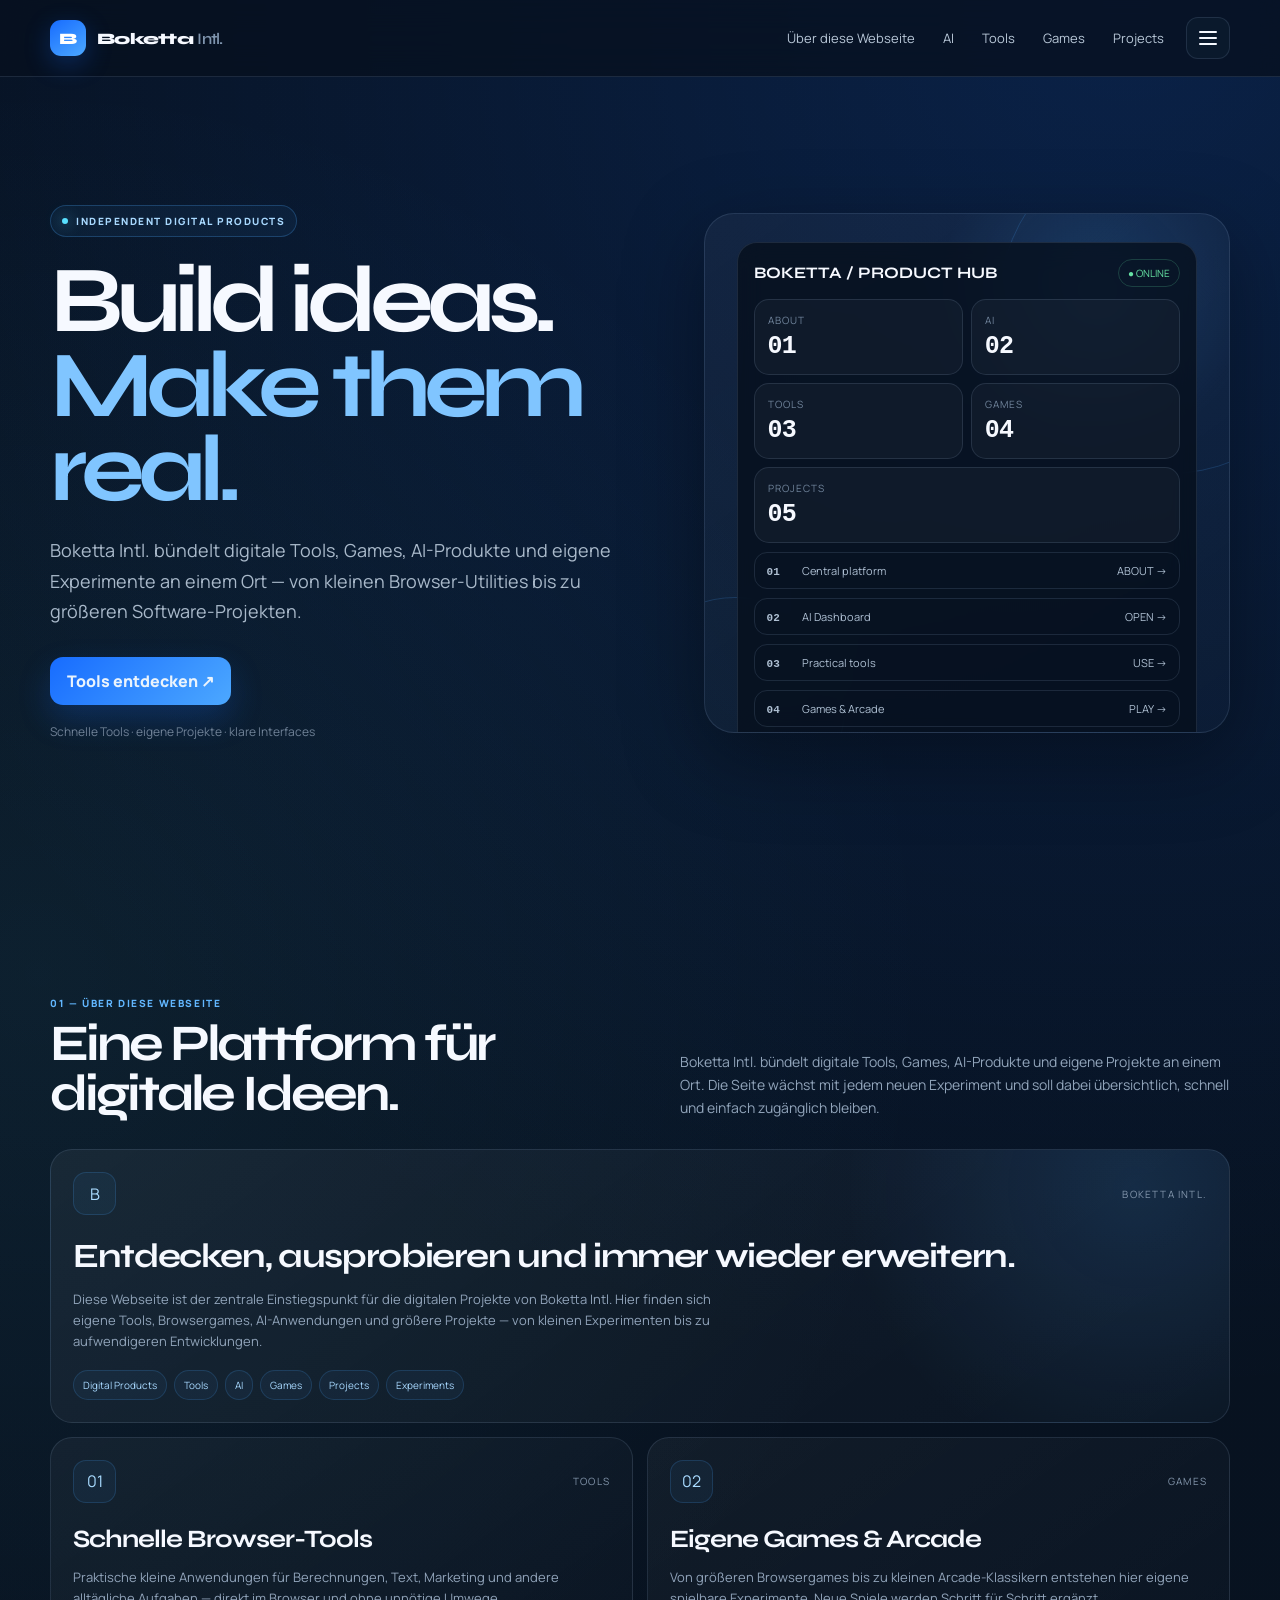
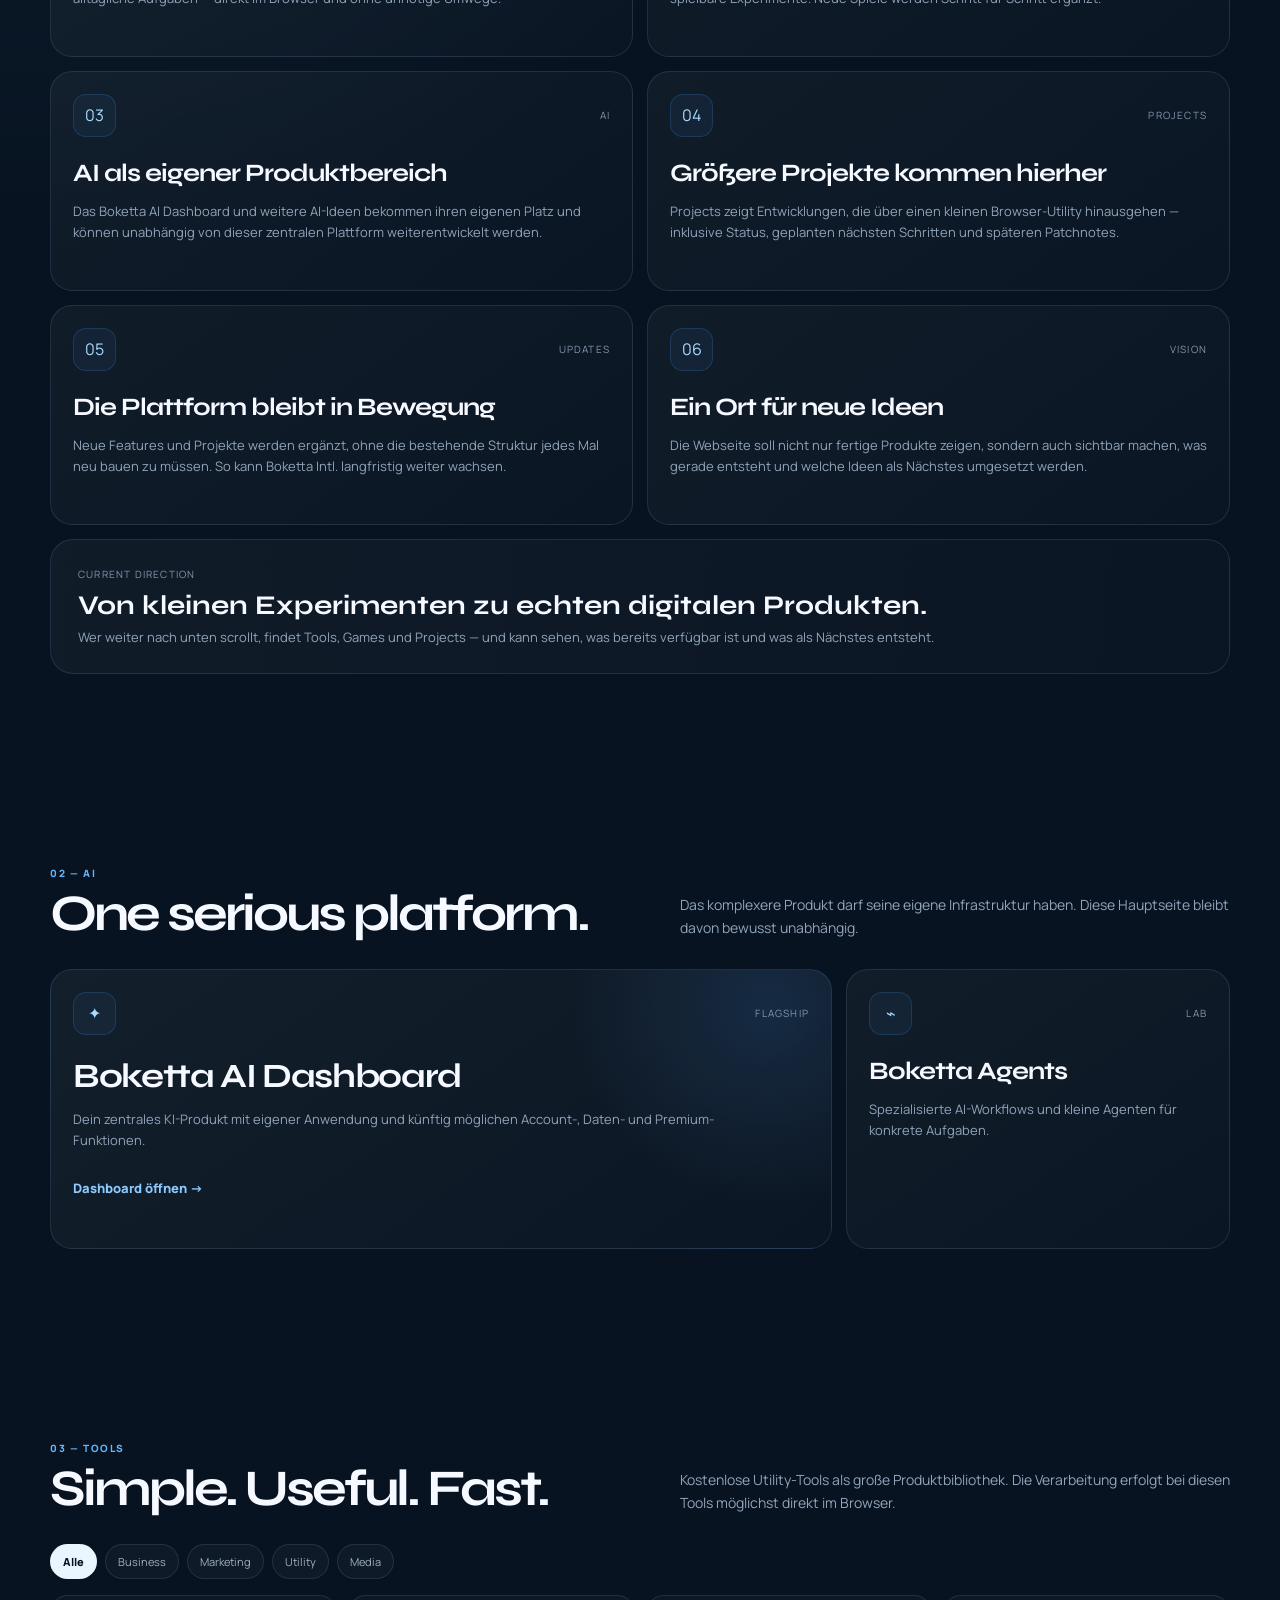
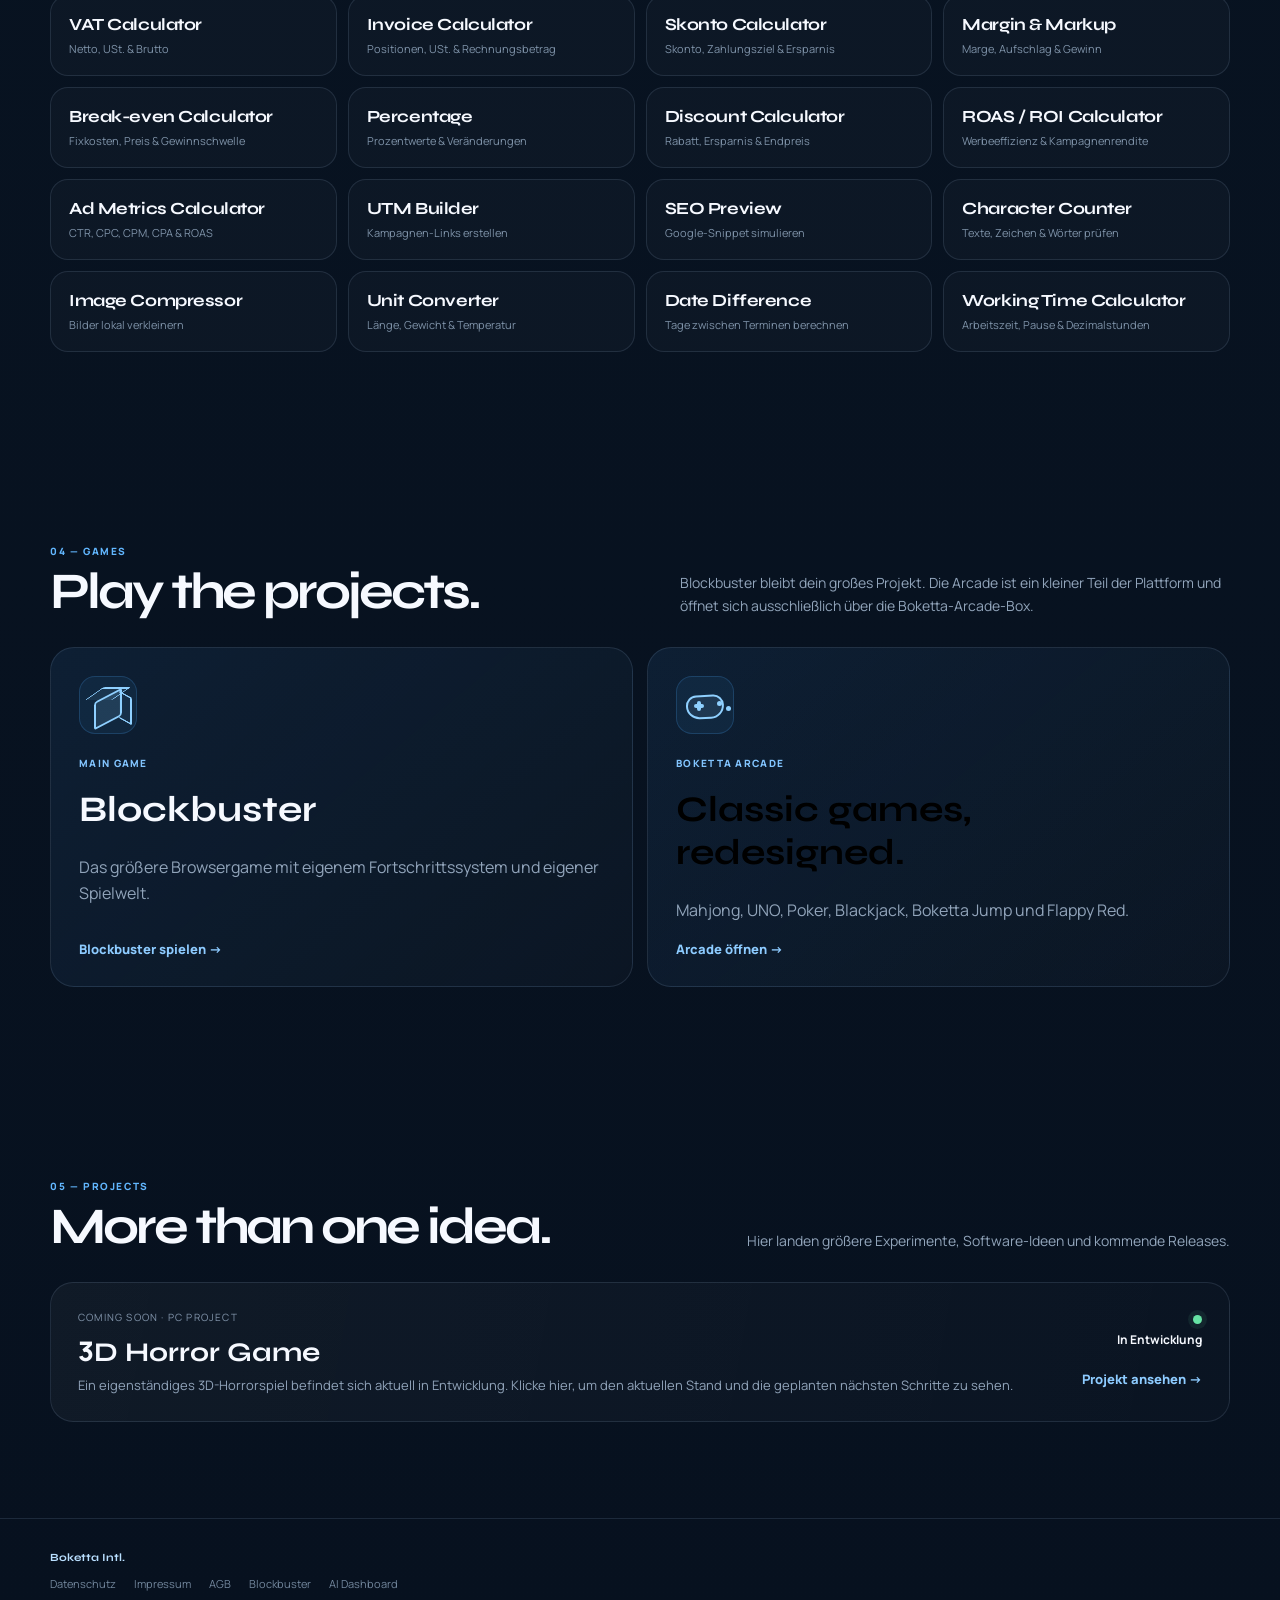
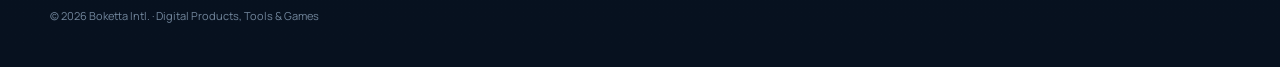
==== index.html @ 2f96fb98 "Add files via upload" ====
<!DOCTYPE html>
<html lang="de">
<head>
  <meta charset="UTF-8">
  <meta name="viewport" content="width=device-width, initial-scale=1.0">
  <meta name="description" content="Boketta Intl. — digitale Tools, Games, AI-Produkte und eigene Projekte.">
  <meta name="theme-color" content="#07111f">
  <title>Boketta Intl. — Digital Products</title>

  <link rel="preconnect" href="https://fonts.googleapis.com">
  <link rel="preconnect" href="https://fonts.gstatic.com" crossorigin>
  <link href="https://fonts.googleapis.com/css2?family=Manrope:wght@400;500;600;700;800&family=Syne:wght@500;600;700;800&display=swap" rel="stylesheet">

  <style>
    :root{
      --bg:#07111f;
      --bg2:#0a1728;
      --surface:#0d1c30;
      --surface2:#11253d;
      --text:#f6f9ff;
      --muted:#91a4ba;
      --line:rgba(164,193,226,.14);
      --blue:#4ca8ff;
      --blue2:#176cff;
      --cyan:#59e0ff;
      --good:#66e3a4;
      --warning:#ffc96b;
      --shadow:0 24px 80px rgba(0,0,0,.34);
      --radius:22px;
    }
    *{box-sizing:border-box}
    html{scroll-behavior:smooth}
    body{
      margin:0;color:var(--text);font-family:"Manrope",sans-serif;
      background:
        radial-gradient(circle at 88% 0%,rgba(23,108,255,.18),transparent 28%),
        radial-gradient(circle at 3% 20%,rgba(89,224,255,.07),transparent 22%),
        linear-gradient(180deg,#07111f 0%,#081321 55%,#07111f 100%);
      min-height:100vh;
    }
    body:before{
      content:"";position:fixed;inset:0;pointer-events:none;opacity:.18;
      background-image:linear-gradient(rgba(255,255,255,.025) 1px,transparent 1px),linear-gradient(90deg,rgba(255,255,255,.025) 1px,transparent 1px);
      background-size:44px 44px;
      mask-image:linear-gradient(to bottom,black,transparent 70%);
    }
    a{text-decoration:none;color:inherit}
    button,input,textarea,select{font:inherit}
    .wrap{width:min(1180px,calc(100% - 40px));margin:auto}
    header{
      position:sticky;top:0;z-index:100;width:100%;backdrop-filter:blur(18px);
      background:rgba(7,17,31,.76);border-bottom:1px solid var(--line);
    }
    .nav{height:76px;display:flex;justify-content:space-between;align-items:center;gap:20px}
    .brand{display:flex;align-items:center;gap:11px;font-family:"Syne",sans-serif;font-weight:800;letter-spacing:-.045em}
    .brand-mark{
      width:36px;height:36px;border-radius:11px;display:grid;place-items:center;
      color:#fff;background:linear-gradient(145deg,var(--blue2),var(--blue));
      box-shadow:0 8px 26px rgba(23,108,255,.28)
    }
    .brand-name{font-size:16px}.brand-name span{color:#7e94ad;font-weight:600}
    nav{display:flex;gap:4px;align-items:center}
    nav a{font-size:13px;color:#b9c8d8;padding:10px 12px;border-radius:11px}
    nav a:hover{background:rgba(255,255,255,.045);color:#fff}
    nav .nav-cta{border:1px solid rgba(76,168,255,.35);color:#bfe4ff}
    main{position:relative}
    section{padding:96px 0}
    .hero{min-height:calc(100vh - 76px);display:grid;grid-template-columns:1.06fr .94fr;align-items:center;gap:60px;padding-top:65px}
    .eyebrow{
      display:inline-flex;align-items:center;gap:8px;border:1px solid rgba(76,168,255,.25);
      background:rgba(76,168,255,.06);border-radius:999px;padding:8px 11px;color:#a9d9ff;
      text-transform:uppercase;font-size:10px;font-weight:800;letter-spacing:.15em
    }
    .eyebrow i{width:6px;height:6px;border-radius:50%;background:var(--cyan);box-shadow:0 0 15px rgba(89,224,255,.9)}
    h1,h2,h3{font-family:"Syne",sans-serif}
    h1{
      font-size:clamp(55px,8vw,94px);line-height:.9;letter-spacing:-.075em;margin:22px 0;
    }
    h1 span{display:block;color:#80c5ff}
    .hero-copy{max-width:650px;color:#a9b9ca;line-height:1.7;font-size:18px}
    .actions{display:flex;gap:11px;flex-wrap:wrap;margin-top:30px}
    .btn{
      border:1px solid var(--line);background:rgba(255,255,255,.035);color:#eaf3fc;
      padding:13px 17px;border-radius:13px;display:inline-flex;justify-content:center;align-items:center;
      gap:8px;cursor:pointer;transition:.2s ease
    }
    .btn:hover{transform:translateY(-2px);border-color:rgba(255,255,255,.22)}
    .btn.primary{border:0;background:linear-gradient(135deg,var(--blue2),var(--blue));font-weight:800;box-shadow:0 14px 32px rgba(23,108,255,.22)}
    .hero-note{margin-top:18px;color:#6f8196;font-size:12px}
    .hero-panel{
      min-height:500px;border:1px solid var(--line);border-radius:30px;position:relative;overflow:hidden;
      background:
        radial-gradient(circle at 75% 15%,rgba(76,168,255,.15),transparent 27%),
        linear-gradient(145deg,rgba(255,255,255,.045),rgba(255,255,255,.015));
      box-shadow:var(--shadow)
    }
    .orb{position:absolute;border:1px solid rgba(76,168,255,.18);border-radius:50%}
    .orb.one{width:340px;height:340px;right:-110px;top:-80px}
    .orb.two{width:220px;height:220px;left:-80px;bottom:-85px}
    .hub-card{
      position:absolute;left:38px;right:38px;top:40px;border:1px solid var(--line);border-radius:20px;
      background:rgba(6,15,27,.78);padding:18px;backdrop-filter:blur(12px)
    }
    .hub-top{display:flex;align-items:center;justify-content:space-between;margin-bottom:18px}
    .hub-title{font-family:"Syne";font-weight:700}.live{font-size:10px;color:var(--good);padding:6px 9px;border:1px solid rgba(102,227,164,.2);border-radius:999px}
    .hub-stats{display:grid;grid-template-columns:repeat(2,1fr);gap:10px}
    .stat{padding:17px;border-radius:15px;background:rgba(255,255,255,.035);border:1px solid var(--line)}
    .stat small{display:block;color:#72869d;font-size:10px;text-transform:uppercase;letter-spacing:.1em}
    .stat strong{display:block;font:700 28px "DM Sans";font-variant-numeric:tabular-nums;margin-top:5px}
    .list-line{margin-top:13px;padding:13px 14px;border:1px solid var(--line);border-radius:13px;color:#afc0d3;font-size:12px;display:flex;justify-content:space-between}
    .section-head{display:flex;align-items:end;justify-content:space-between;gap:30px;margin-bottom:30px}
    .kicker{font-size:10px;letter-spacing:.16em;text-transform:uppercase;color:#62b7ff;font-weight:800}
    h2{font-size:clamp(34px,4vw,54px);line-height:.98;letter-spacing:-.06em;margin:9px 0 0}
    .section-intro{max-width:550px;color:var(--muted);line-height:1.65;font-size:14px;margin:0}
    .grid{display:grid;grid-template-columns:repeat(3,1fr);gap:14px}
    .card{
      border:1px solid var(--line);border-radius:var(--radius);padding:22px;
      background:linear-gradient(145deg,rgba(255,255,255,.045),rgba(255,255,255,.015));
      min-height:220px;transition:.22s ease;position:relative;overflow:hidden
    }
    .card:hover{transform:translateY(-3px);border-color:rgba(76,168,255,.3);box-shadow:0 18px 50px rgba(0,0,0,.22)}
    .featured{grid-column:span 2;min-height:280px;background:
      radial-gradient(circle at 92% 14%,rgba(76,168,255,.13),transparent 26%),
      linear-gradient(145deg,rgba(255,255,255,.05),rgba(255,255,255,.015))}
    .card-icon{width:43px;height:43px;border-radius:13px;display:grid;place-items:center;border:1px solid rgba(76,168,255,.18);background:rgba(76,168,255,.06);color:#a9dbff}
    .card-meta{display:flex;justify-content:space-between;align-items:center}
    .tag{font-size:10px;letter-spacing:.12em;text-transform:uppercase;color:#8497ad}
    .card h3{font-size:25px;letter-spacing:-.04em;margin:21px 0 8px}
    .featured h3{font-size:34px}
    .card p{color:var(--muted);line-height:1.6;font-size:13px;max-width:650px}
    .arrow{display:inline-flex;margin-top:15px;color:#8dcbff;font-size:13px;font-weight:800}
    .tool-bar{display:flex;gap:8px;flex-wrap:wrap;margin-bottom:16px}
    .filter-btn{
      border:1px solid var(--line);background:rgba(255,255,255,.03);color:#9fb0c2;
      padding:9px 12px;border-radius:999px;cursor:pointer;font-size:11px
    }
    .filter-btn.active{background:#eaf6ff;color:#07111f;border-color:transparent;font-weight:800}
    .tool-grid{display:grid;grid-template-columns:repeat(4,1fr);gap:11px}
    .tool{
      border:1px solid var(--line);background:rgba(255,255,255,.025);padding:18px;border-radius:18px;cursor:pointer;transition:.2s
    }
    .tool:hover{transform:translateY(-2px);border-color:rgba(76,168,255,.28);background:rgba(76,168,255,.04)}
    .tool-name{font:700 17px "Syne";letter-spacing:-.025em}.tool small{display:block;color:#7f93a9;line-height:1.45;margin-top:6px;font-size:11px}
    .demo-grid{display:grid;grid-template-columns:1fr 1fr;gap:14px;margin-top:14px}
    .panel{border:1px solid var(--line);border-radius:22px;padding:22px;background:rgba(255,255,255,.025)}
    .panel h3{margin:0;font-size:23px}
    .field{display:grid;gap:7px;margin:12px 0}
    label{font-size:11px;color:#8296ad}
    input,textarea,select{
      width:100%;border:1px solid var(--line);background:#07111f;color:white;border-radius:12px;
      padding:12px 13px;outline:none
    }
    textarea{resize:vertical}
    input:focus,textarea:focus,select:focus{border-color:rgba(76,168,255,.5);box-shadow:0 0 0 3px rgba(76,168,255,.07)}
    .result{margin-top:14px;padding:17px;border-radius:15px;border:1px solid rgba(76,168,255,.18);background:rgba(76,168,255,.045)}
    .result .big{font:700 30px "DM Sans";font-variant-numeric:tabular-nums;color:#91ceff;letter-spacing:-.04em}
    .result span{display:block;color:#71869d;font-size:11px;margin-top:3px}
    .games{display:grid;grid-template-columns:1.18fr .82fr;gap:14px}
    .game{min-height:300px;padding:28px;border:1px solid var(--line);border-radius:24px;position:relative;overflow:hidden;background:linear-gradient(140deg,rgba(76,168,255,.09),rgba(255,255,255,.018))}
    .game h3{font-size:36px;margin:18px 0 8px}.game p{color:var(--muted);line-height:1.6;max-width:560px}
    .game small{color:#83c5ff;text-transform:uppercase;letter-spacing:.13em;font-size:10px;font-weight:800}
    .games-side{display:grid;gap:14px}.game.small{min-height:143px}.game.small h3{font-size:25px;margin:15px 0 5px}.game.small p{font-size:12px;margin:0}
    .project{
      border:1px solid var(--line);border-radius:23px;padding:27px;display:flex;justify-content:space-between;align-items:center;gap:25px;
      background:linear-gradient(100deg,rgba(255,255,255,.04),rgba(255,255,255,.015))
    }
    .project h3{font-size:27px;margin:8px 0 0}.project p{color:var(--muted);font-size:13px;margin:7px 0 0}
    .legal-grid{display:grid;grid-template-columns:1fr 1fr;gap:14px}
    .legal{border:1px solid var(--line);border-radius:20px;padding:22px;background:rgba(255,255,255,.02)}
    .legal h3{font-size:23px;margin:0 0 12px}.legal h4{font-size:13px;margin:15px 0 5px}.legal p{font-size:11px;color:#8396ab;line-height:1.65;margin:6px 0}
    .placeholder{color:#bfdcff;background:rgba(76,168,255,.08);border:1px solid rgba(76,168,255,.16);padding:2px 6px;border-radius:6px}
    footer{border-top:1px solid var(--line);padding:30px 0 44px;color:#72869c;font-size:11px}
    .footer-nav{display:flex;gap:18px;flex-wrap:wrap;margin-top:12px}.footer-nav a:hover{color:#b9ddff}

    .modal::before{
      content:"";position:absolute;inset:0;pointer-events:none;
      background:radial-gradient(circle at 50% 0%,rgba(76,168,255,.12),transparent 34%);
    }
    .modal-box{
      position:relative;width:min(700px,100%);max-height:90vh;overflow:auto;
      border:1px solid rgba(122,178,229,.16);border-radius:26px;
      background:
        linear-gradient(180deg,rgba(17,37,61,.98),rgba(8,20,35,.99));
      padding:0;box-shadow:0 35px 110px rgba(0,0,0,.48);
    }
    .modal-shell-top{
      padding:20px 23px 18px;border-bottom:1px solid var(--line);
      display:flex;justify-content:space-between;align-items:center;gap:20px;
      background:linear-gradient(180deg,rgba(255,255,255,.035),transparent);
    }
    .modal-kicker{
      display:inline-flex;align-items:center;gap:7px;color:#9fd7ff;font-size:10px;
      text-transform:uppercase;letter-spacing:.16em;font-weight:800
    }
    .modal-kicker-dot{width:7px;height:7px;border-radius:50%;background:var(--blue);box-shadow:0 0 13px rgba(76,168,255,.8)}
    .modal-subtitle{margin-top:4px;color:#6f849b;font-size:11px}
    .modal-content{padding:23px}
    .modal-tool-intro{
      color:#8598ad;font-size:12px;line-height:1.55;margin:0 0 18px;
      max-width:560px
    }
    .modal-divider{height:1px;background:var(--line);margin:18px 0}
    .modal-box .result{background:linear-gradient(145deg,rgba(76,168,255,.08),rgba(76,168,255,.02));}
    .tool-actions{display:flex;gap:9px;flex-wrap:wrap;margin-top:13px}
    .tool-actions .btn{min-width:115px}
    .mini-label{font-size:10px;color:#6f849b;text-transform:uppercase;letter-spacing:.11em}
    .split-fields{display:grid;grid-template-columns:1fr 1fr;gap:10px}
    .format-output{
      min-height:165px;border:1px solid var(--line);border-radius:15px;background:#07111f;
      padding:14px;font-family:ui-monospace,SFMono-Regular,Menlo,Consolas,monospace;font-size:12px;
      line-height:1.55;white-space:pre-wrap;word-break:break-word;color:#cfe5f8
    }
    .score-badge{
      display:inline-flex;align-items:center;justify-content:center;width:74px;height:74px;border-radius:50%;
      border:6px solid rgba(76,168,255,.16);font:800 22px "Syne";color:#a8dcff;margin-bottom:10px
    }
    .modal{position:fixed;inset:0;background:rgba(0,0,0,.72);backdrop-filter:blur(9px);z-index:200;display:none;align-items:center;justify-content:center;padding:18px}
    .modal.open{display:flex}.modal-box{width:min(640px,100%);max-height:90vh;overflow:auto;border:1px solid var(--line);border-radius:23px;background:#0a1626;padding:23px;box-shadow:var(--shadow)}
    .modal-head{display:flex;justify-content:space-between;align-items:start;gap:20px}.close{border:0;background:transparent;color:#8196ad;font-size:27px;cursor:pointer}
    .notice{padding:12px 14px;border:1px solid rgba(102,227,164,.15);background:rgba(102,227,164,.04);border-radius:12px;color:#92cdb0;font-size:11px;margin-top:12px}
    .copyrow{display:flex;gap:8px}.copyrow input{flex:1}.copyrow button{min-width:100px}
    .color-output{height:130px;border-radius:15px;margin-top:13px;border:1px solid var(--line);display:flex;align-items:end;padding:13px;color:#07111f;font-weight:800}
    .qr-box{text-align:center;padding:20px;border:1px dashed rgba(76,168,255,.24);border-radius:18px}
    .qr-code{width:220px;height:220px;margin:0 auto 13px;background:white;display:grid;place-items:center;color:#111;font-weight:900;font-size:14px;letter-spacing:2px}
    .drop{padding:32px;text-align:center;border:1px dashed rgba(76,168,255,.3);border-radius:18px;color:#8194aa}
    .drop strong{display:block;color:#eef6ff;margin-bottom:7px}.drop input{margin-top:14px}
    .image-result{display:none;margin-top:14px}.image-preview{max-width:100%;max-height:260px;border-radius:13px;display:block;margin:12px auto}
    @media (max-width:900px){
      .hero{grid-template-columns:1fr}.grid,.tool-grid{grid-template-columns:1fr 1fr}.featured{grid-column:span 2}.games,.demo-grid,.legal-grid{grid-template-columns:1fr}
      nav a:nth-child(-n+2){display:none}
    }
    @media (max-width:620px){
      .wrap{width:calc(100% - 24px)}.nav{height:68px}.hero{padding-top:45px}h1{font-size:56px}.hero-panel{min-height:390px}
      .hub-card{left:18px;right:18px;top:25px}.grid,.tool-grid{grid-template-columns:1fr}.featured{grid-column:span 1}.section-head{display:block}.section-intro{margin-top:12px}.actions .btn{width:100%}
      .project{display:block}.project .btn{margin-top:18px;width:100%}
    }
  
    .reveal{opacity:0;transform:translateY(22px);transition:opacity .65s ease,transform .65s cubic-bezier(.2,.7,.2,1)}
    .reveal.is-visible{opacity:1;transform:none}
    .delay-1{transition-delay:.06s}.delay-2{transition-delay:.12s}.delay-3{transition-delay:.18s}
    @media (prefers-reduced-motion:reduce){.reveal{opacity:1;transform:none;transition:none}}

    .modal{align-items:flex-end;padding:0}
    .modal-box{width:min(760px,100%);max-height:88vh;border-radius:20px 20px 0 0;border-bottom:0;background:#0b1727;padding:0;box-shadow:0 -20px 70px rgba(0,0,0,.42);animation:toolUp .18s ease-out forwards}
    @keyframes toolUp{from{transform:translateY(14px)}to{transform:translateY(0)}}
    .modal-shell-top{padding:17px 20px 15px;background:#0d1c2f;border-bottom:1px solid var(--line)}
    .modal-kicker{font-size:9px;color:#7892ad;letter-spacing:.1em;text-transform:uppercase}
    .modal-kicker-dot{display:none}
    .modal-shell-top [id="modalTitle"]{font-family:"DM Sans",sans-serif!important;font-size:24px!important;font-weight:700!important;letter-spacing:-.035em!important}
    .modal-content{padding:20px}
    .modal-tool-intro{font-size:12px;color:#8195aa;line-height:1.55}
    .modal-box input,.modal-box textarea,.modal-box select{border-radius:9px}
    .modal-box .result{border-radius:12px;background:#0a1b2d}
    @media (prefers-reduced-motion:reduce){.modal-box{animation:none}}

/* Browser scrollbar — same Boketta palette */
html{scrollbar-color:#2d78c9 #07111f;scrollbar-width:thin}
::-webkit-scrollbar{width:11px;height:11px}
::-webkit-scrollbar-track{background:#07111f}
::-webkit-scrollbar-thumb{background:linear-gradient(180deg,#245f9f,#3d94e8);border-radius:999px;border:2px solid #07111f}
::-webkit-scrollbar-thumb:hover{background:linear-gradient(180deg,#2f78c5,#5ba9f5)}

/* Larger arcade selection */
.arcade-grid{display:grid;grid-template-columns:repeat(3,1fr);gap:11px;margin-top:14px}
.arcade-card{appearance:none;text-align:left;min-height:154px;padding:18px;border:1px solid var(--line);border-radius:18px;
background:linear-gradient(145deg,rgba(255,255,255,.042),rgba(255,255,255,.015));color:var(--text);cursor:pointer;transition:.2s}
.arcade-card:hover{transform:translateY(-3px);border-color:rgba(76,168,255,.3);background:rgba(76,168,255,.04)}
.arcade-card .game-icon{width:42px;height:42px;border-radius:12px;border:1px solid rgba(76,168,255,.18);display:grid;place-items:center;
background:#0b1a2b;color:#a8d8ff;font-size:20px;margin-bottom:14px}
.arcade-card strong{display:block;font:700 18px "Syne";letter-spacing:-.03em}.arcade-card small{display:block;color:#7f93a9;line-height:1.45;font-size:11px;margin-top:6px}
.arcade-card.featured-arcade{grid-column:span 3;min-height:180px;background:linear-gradient(145deg,rgba(76,168,255,.08),rgba(255,255,255,.015))}
.arcade-card.featured-arcade .game-icon{float:left;margin-right:14px}
.game-board{border:1px solid var(--line);border-radius:16px;background:#081522;min-height:270px;padding:16px}
.play-status{display:flex;justify-content:space-between;align-items:center;gap:12px;margin-bottom:13px;font-size:11px;color:#8296ad}
.play-status strong{color:#d8ecff}
.play-table{border:1px solid rgba(115,176,224,.11);background:radial-gradient(circle at 50% 35%,rgba(38,124,205,.12),transparent 52%),#07131f;border-radius:18px;padding:18px;min-height:265px}
.play-cards{display:flex;flex-wrap:wrap;gap:8px;align-items:center}
.play-card{position:relative;width:70px;height:98px;border-radius:10px;background:#f5f7fb;color:#0c1520;border:1px solid #b9c6d2;
box-shadow:0 5px 16px rgba(0,0,0,.25);padding:7px;display:flex;flex-direction:column;justify-content:space-between;font:700 14px "DM Sans";cursor:pointer}
.play-card.red{color:#b52942}.play-card.back{background:linear-gradient(145deg,#0e2238,#163554);color:#92cfff;border-color:#2b6597;align-items:center;justify-content:center}
.play-card.back .card-logo{width:42px;height:42px;border-radius:10px;border:1px solid #4688c1;display:grid;place-items:center;font:800 22px "Syne";background:#0c1c2e}
.play-card .center{font-size:28px;text-align:center;line-height:1}
.play-card small{font-size:10px}
.game-controls{display:flex;gap:8px;flex-wrap:wrap;margin-top:14px}
.maze{display:grid;grid-template-columns:repeat(6,1fr);gap:6px;max-width:390px;margin:auto}.maze button{aspect-ratio:1;border-radius:9px;border:1px solid var(--line);background:#0a1a2b;cursor:pointer}
.maze button.active{background:var(--blue);box-shadow:0 0 18px rgba(76,168,255,.3)}
.uno-hand,.sol-hand{display:flex;gap:6px;flex-wrap:wrap}.uno-color{padding:10px 14px;border-radius:10px;border:1px solid var(--line);color:#fff;background:#0c2033;cursor:pointer}
.poker-table{display:grid;grid-template-columns:repeat(5,1fr);gap:6px;max-width:430px;margin:0 auto}.poker-slot{min-height:96px}
.pixel-note{font:10px/1.4 ui-monospace,monospace;color:#7891aa;letter-spacing:.05em}
@media(max-width:900px){.arcade-grid{grid-template-columns:1fr 1fr}.arcade-card.featured-arcade{grid-column:span 2}}
@media(max-width:620px){.arcade-grid{grid-template-columns:1fr}.arcade-card.featured-arcade{grid-column:span 1}.play-card{width:62px;height:88px}}


.arcade-grid{display:grid;grid-template-columns:repeat(3,minmax(0,1fr));gap:12px;margin-top:14px}.arcade-card{appearance:none;text-align:left;min-height:145px;padding:18px;border:1px solid var(--line);border-radius:18px;background:linear-gradient(145deg,rgba(255,255,255,.043),rgba(255,255,255,.014));color:var(--text);cursor:pointer;transition:.2s;touch-action:manipulation}.arcade-card:hover{transform:translateY(-3px);border-color:rgba(76,168,255,.32);background:rgba(76,168,255,.045)}.arcade-card .game-icon{width:42px;height:42px;border-radius:12px;border:1px solid rgba(76,168,255,.18);display:grid;place-items:center;background:#0b1a2b;color:#a8d8ff;font-size:20px;margin-bottom:14px}.arcade-card strong{display:block;font:700 18px "Syne";letter-spacing:-.03em}.arcade-card small{display:block;color:#7f93a9;line-height:1.45;font-size:11px;margin-top:6px}.arcade-tabs{display:flex;gap:7px;overflow-x:auto;padding-bottom:3px}.arcade-stage{border:1px solid var(--line);border-radius:16px;background:#081522;padding:16px;min-height:295px;overflow:hidden}.play-status{display:flex;justify-content:space-between;gap:12px;align-items:center;margin-bottom:13px;font-size:11px;color:#8296ad}.play-status strong{color:#d8ecff}.play-cards{display:flex;gap:8px;flex-wrap:wrap;align-items:center}.play-card{width:70px;height:98px;border-radius:10px;background:#f6f8fc;color:#0d1520;border:1px solid #bac7d2;box-shadow:0 5px 15px rgba(0,0,0,.24);padding:7px;display:flex;flex-direction:column;justify-content:space-between;font:700 14px "DM Sans";cursor:pointer;user-select:none}.play-card.red{color:#b62b43}.play-card.back{background:linear-gradient(145deg,#0e2238,#183b5e);color:#91ccff;border-color:#2e71a8;align-items:center;justify-content:center}.card-logo{width:42px;height:42px;border:1px solid #4d8fca;border-radius:10px;display:grid;place-items:center;background:#0b1c2e;font:800 22px "Syne"}.play-card .center{font-size:27px;text-align:center;line-height:1}.play-card small{font-size:10px}.mah-grid{display:grid;grid-template-columns:repeat(4,1fr);gap:8px;max-width:430px;margin:16px auto}.mah-tile{min-height:60px;border:1px solid var(--line);border-radius:10px;background:#0b1b2c;color:#bfe0fb;font-size:22px;cursor:pointer;touch-action:manipulation}.mah-tile.open{background:#123455;border-color:#4ca8ff}.mah-tile.done{opacity:.14;pointer-events:none}.uno-hand{display:flex;flex-wrap:wrap;gap:7px}.uno-card{width:58px;height:82px;border-radius:10px;border:2px solid rgba(255,255,255,.4);display:flex;flex-direction:column;justify-content:space-between;padding:7px;color:#fff;cursor:pointer;font-weight:800;box-shadow:0 5px 13px rgba(0,0,0,.25);touch-action:manipulation}.uno-r{background:#ba2b3d}.uno-g{background:#1d8b5b}.uno-b{background:#276dd6}.uno-y{background:#cf9a16;color:#0e1a27}
@media(max-width:900px){.arcade-grid{grid-template-columns:1fr 1fr}.modal.arcade-modal{padding:10px}}@media(max-width:620px){.arcade-grid{grid-template-columns:1fr}.arcade-card{min-height:120px}.play-card{width:61px;height:87px}.mah-grid{gap:6px}.mah-tile{min-height:52px;font-size:19px}.uno-card{width:52px;height:75px}.arcade-stage{padding:12px}.modal.arcade-modal{padding:6px}.modal.arcade-modal .modal-box{width:100%;max-height:96vh;border-radius:17px}}


/* ===== Boketta Arcade · mobile-game shell ===== */
.arcade-grid{display:grid;grid-template-columns:repeat(3,minmax(0,1fr));gap:12px;margin-top:15px}
.arcade-card{appearance:none;text-align:left;min-height:150px;padding:18px;border:1px solid var(--line);border-radius:18px;background:linear-gradient(145deg,rgba(255,255,255,.045),rgba(255,255,255,.015));color:var(--text);cursor:pointer;transition:.22s ease;touch-action:manipulation}
.arcade-card:hover{transform:translateY(-4px);border-color:rgba(76,168,255,.38);box-shadow:0 14px 35px rgba(0,0,0,.18)}
.arcade-card .game-icon{width:44px;height:44px;border-radius:13px;border:1px solid rgba(76,168,255,.18);display:grid;place-items:center;background:#0b1a2b;color:#a8d8ff;font-size:20px;margin-bottom:14px}
.arcade-card strong{display:block;font:700 18px "Syne";letter-spacing:-.03em}
.arcade-card small{display:block;color:#7f93a9;line-height:1.45;font-size:11px;margin-top:6px}
.arcade-modal{align-items:center!important;padding:16px!important}
.arcade-modal .modal-box{width:min(1020px,100%)!important;max-height:min(94vh,920px)!important;border:1px solid rgba(122,178,229,.17)!important;border-radius:24px!important}
.arcade-tabs{display:flex;gap:7px;overflow-x:auto;scrollbar-width:thin;padding:0 0 6px}
.arcade-tabs .filter-btn{white-space:nowrap;flex:0 0 auto}
.arcade-shell{min-height:560px;border:1px solid var(--line);border-radius:18px;background:linear-gradient(180deg,#081522 0%,#07111d 100%);overflow:hidden}
.arcade-topbar{display:flex;justify-content:space-between;align-items:center;padding:12px 14px;border-bottom:1px solid var(--line);background:#0a1727}
.arcade-topbar .left,.arcade-topbar .right{display:flex;align-items:center;gap:10px}
.arcade-title{font:700 13px "DM Sans";letter-spacing:.02em}.arcade-caption{font-size:10px;color:#6d839b}
.arcade-icon-btn{width:38px;height:38px;border:1px solid var(--line);border-radius:11px;background:#0b1b2d;color:#bcd7ef;cursor:pointer;touch-action:manipulation}
.arcade-main{padding:15px;min-height:500px}
.arcade-actionbar{display:flex;justify-content:space-between;align-items:center;gap:10px;flex-wrap:wrap;margin-bottom:14px}
.arcade-actionbar .muted{color:#71869b;font-size:11px}
.arcade-primary{background:linear-gradient(135deg,#176cff,#4ca8ff)!important;color:white!important;border:0!important}
.arcade-secondary{background:#0a1b2d!important;border:1px solid var(--line)!important}
.touch-card{width:78px;height:110px;border-radius:12px;background:#f6f8fc;color:#111a23;border:1px solid #b8c6d2;box-shadow:0 7px 17px rgba(0,0,0,.28);padding:8px;display:flex;flex-direction:column;justify-content:space-between;font:700 14px "DM Sans";cursor:pointer;user-select:none;transition:.16s;touch-action:manipulation}
.touch-card.red{color:#b82a44}.touch-card.back{background:linear-gradient(145deg,#0d2035,#18446b);border-color:#2f73ac;color:#9cd3ff;align-items:center;justify-content:center}
.touch-card.selected{transform:translateY(-8px);outline:2px solid #4ca8ff;box-shadow:0 14px 25px rgba(76,168,255,.2)}
.touch-card .tc-center{text-align:center;font-size:31px;line-height:1}.touch-card small{font-size:10px}
.card-stack{display:flex;gap:9px;flex-wrap:wrap;align-items:flex-start}
.arcade-message{min-height:23px;color:#9ab0c5;font-size:12px;line-height:1.5;margin-top:12px}
.score-panel{display:flex;gap:9px;flex-wrap:wrap}.score-chip{padding:9px 11px;border:1px solid var(--line);border-radius:11px;background:#0a1929;min-width:100px}.score-chip small{display:block;color:#70869e;font-size:9px;text-transform:uppercase;letter-spacing:.08em}.score-chip strong{display:block;font:700 20px "DM Sans";font-variant-numeric:tabular-nums;color:#dbeeff;margin-top:2px}
/* Mahjong */
.mj-layout{display:grid;grid-template-columns:1fr 260px;gap:14px;align-items:start}.mj-board{min-height:430px;border:1px solid rgba(76,168,255,.12);border-radius:18px;background:radial-gradient(circle at 50% 20%,rgba(76,168,255,.10),transparent 48%),#081624;padding:18px;display:grid;place-items:center}
.mj-grid-pro{display:grid;grid-template-columns:repeat(4,72px);gap:10px}.mj-tile-pro{width:72px;height:72px;border-radius:12px;border:1px solid #1d4165;background:linear-gradient(145deg,#123554,#0b2238);color:#b9ddfb;display:grid;place-items:center;font-size:27px;cursor:pointer;box-shadow:0 6px 14px rgba(0,0,0,.2);touch-action:manipulation;transition:.16s}.mj-tile-pro.open{border-color:#4ca8ff;transform:translateY(-3px);background:#123d62}.mj-tile-pro.done{visibility:hidden}
.mj-side{border:1px solid var(--line);border-radius:16px;padding:14px;background:#0a1828}.mj-side h4{margin:0 0 10px;font:700 15px "Syne"}.mj-rule{color:#748aa1;font-size:11px;line-height:1.55;margin-bottom:14px}
/* UNO */
.uno-layout-pro{display:grid;gap:13px}.uno-zone{border:1px solid var(--line);border-radius:15px;padding:13px;background:#0a1828}.uno-label{font-size:9px;text-transform:uppercase;letter-spacing:.11em;color:#70869d;margin-bottom:8px}.uno-mini{display:flex;gap:7px;flex-wrap:wrap}.uno-pro-card{width:58px;height:84px;border-radius:12px;border:2px solid rgba(255,255,255,.48);color:white;padding:7px;display:flex;flex-direction:column;justify-content:space-between;cursor:pointer;font-weight:800;box-shadow:0 6px 14px rgba(0,0,0,.22);touch-action:manipulation;transition:.16s}.uno-pro-card:hover{transform:translateY(-5px)}.uno-pro-card.red{background:#c52a41}.uno-pro-card.green{background:#198e5d}.uno-pro-card.blue{background:#286fda}.uno-pro-card.yellow{background:#d1a019;color:#0d1924}.uno-pro-card.wild{background:#172838}.uno-color-picker{display:grid;grid-template-columns:repeat(4,1fr);gap:8px;margin-top:10px}.uno-color-picker button{height:38px;border:0;border-radius:9px;cursor:pointer;touch-action:manipulation}
/* Solitaire */
.sol-layout{display:grid;gap:13px}.sol-top{display:grid;grid-template-columns:repeat(5,minmax(0,1fr));gap:8px}.sol-slot{min-height:100px;border:1px dashed rgba(115,176,224,.2);border-radius:12px;background:#091827;display:grid;place-items:center;color:#6c849c}.sol-tableau-pro{display:grid;grid-template-columns:repeat(7,minmax(0,1fr));gap:7px}.sol-col-pro{min-height:300px;border:1px dashed rgba(115,176,224,.13);border-radius:11px;padding:5px;display:flex;flex-direction:column;align-items:center}.sol-col-pro .touch-card{margin-top:-49px}.sol-col-pro .touch-card:first-child{margin-top:0}
/* Poker */
.poker-pro{display:grid;gap:14px}.poker-center{display:grid;place-items:center;min-height:160px;border:1px solid rgba(76,168,255,.1);border-radius:18px;background:radial-gradient(circle at 50% 40%,rgba(76,168,255,.12),transparent 45%),#081522}.hold-card-wrap{display:flex;flex-direction:column;gap:6px}.hold-label{text-align:center;font-size:9px;text-transform:uppercase;letter-spacing:.09em;color:#6e849a;min-height:12px}
/* Blackjack */
.bj-pro{display:grid;gap:13px}.bj-table{min-height:410px;border-radius:20px;border:1px solid rgba(76,168,255,.12);background:radial-gradient(circle at 50% 50%,rgba(24,108,255,.13),transparent 55%),#071520;padding:18px;display:grid;grid-template-rows:auto 1fr auto;gap:15px}.bj-seat{display:grid;gap:8px}.bj-seat-title{font-size:9px;text-transform:uppercase;letter-spacing:.12em;color:#7188a1}.bj-center{display:grid;place-items:center;color:#5d7894;font:600 12px "Syne";letter-spacing:.11em}
/* Reaction */
.reaction-pro{display:grid;gap:14px}.reaction-arena{min-height:420px;border:1px solid rgba(76,168,255,.12);border-radius:20px;background:#081522;display:grid;place-items:center;transition:background .18s,box-shadow .18s}.reaction-arena.go{background:radial-gradient(circle,#164b74 0%,#0a253a 45%,#081522 100%);box-shadow:inset 0 0 80px rgba(76,168,255,.15)}.reaction-button{width:230px;height:100px;border-radius:18px;border:1px solid rgba(255,255,255,.15);background:linear-gradient(145deg,#176cff,#4ca8ff);color:white;font:800 18px "DM Sans";cursor:pointer;touch-action:manipulation}

/* ===== Premium table presentation + card motion ===== */
.arcade-shell{position:relative}
.table-felt{position:relative;overflow:hidden;border:1px solid rgba(99,176,235,.14);border-radius:26px;background:
 radial-gradient(circle at 50% 42%,rgba(76,168,255,.18),transparent 34%),
 radial-gradient(circle at 50% 50%,rgba(11,71,49,.68),rgba(5,28,24,.96) 62%,rgba(4,19,29,1) 100%);
 box-shadow:inset 0 0 0 1px rgba(255,255,255,.02),inset 0 24px 60px rgba(0,0,0,.2),0 20px 55px rgba(0,0,0,.22);min-height:460px;padding:22px}
.table-felt:before{content:"";position:absolute;inset:10px;border:1px solid rgba(205,240,255,.07);border-radius:22px;pointer-events:none}
.table-felt:after{content:"";position:absolute;left:50%;top:50%;width:220px;height:220px;transform:translate(-50%,-50%);border:1px solid rgba(176,224,255,.06);border-radius:50%;box-shadow:0 0 90px rgba(76,168,255,.06);pointer-events:none}
.table-center-logo{position:absolute;left:50%;top:50%;transform:translate(-50%,-50%);font:800 12px "Syne";letter-spacing:.25em;color:rgba(188,226,255,.16);pointer-events:none}
.uno-table{position:relative;min-height:450px;display:grid;grid-template-columns:150px 1fr 150px;grid-template-rows:100px 1fr 145px;gap:10px;align-items:center;z-index:1}
.uno-seat{display:flex;flex-direction:column;gap:7px;align-items:center;min-width:0}
.uno-seat.top{grid-column:2;grid-row:1}.uno-seat.left{grid-column:1;grid-row:2}.uno-seat.right{grid-column:3;grid-row:2}.uno-seat.bottom{grid-column:2;grid-row:3;align-self:end}
.uno-avatar{width:46px;height:46px;border-radius:50%;display:grid;place-items:center;background:linear-gradient(145deg,#0c2b43,#163e59);border:1px solid rgba(117,189,239,.25);box-shadow:0 8px 18px rgba(0,0,0,.22);font:800 13px "Syne";color:#bde6ff;position:relative}
.uno-seat.active .uno-avatar{box-shadow:0 0 0 2px rgba(76,168,255,.4),0 0 25px rgba(76,168,255,.24);animation:seatPulse 1.1s ease-in-out infinite alternate}
.uno-seat .seat-name{font:700 11px "DM Sans";color:#d9ecff}.uno-seat .seat-count{font:10px "DM Sans";color:#6f879d}
.uno-fan{display:flex;justify-content:center;min-height:60px}
.uno-fan .uno-pro-card.mini{width:34px;height:50px;margin-left:-8px;border-radius:8px;padding:4px;font-size:9px;cursor:default}
.uno-fan .uno-pro-card.mini:first-child{margin-left:0}
.uno-center{grid-column:2;grid-row:2;display:flex;align-items:center;justify-content:center;gap:28px}
.uno-pile{display:flex;flex-direction:column;align-items:center;gap:7px}.uno-pile-label{font-size:9px;text-transform:uppercase;letter-spacing:.12em;color:rgba(204,232,250,.45)}
.uno-pro-card.table-card{width:74px;height:108px;border-radius:13px;box-shadow:0 10px 26px rgba(0,0,0,.3),0 0 0 1px rgba(255,255,255,.05) inset;position:relative}
.uno-pro-card.table-card.played{animation:cardPlay .42s cubic-bezier(.2,.9,.25,1)}
.uno-discard-wrap{transform:rotate(-2deg)}
.uno-deck-wrap{transform:rotate(3deg);position:relative}.uno-deck-wrap:after,.uno-deck-wrap:before{content:"";position:absolute;inset:4px;border-radius:12px;border:1px solid rgba(255,255,255,.08);z-index:-1}.uno-deck-wrap:after{transform:translate(4px,4px);opacity:.6}.uno-deck-wrap:before{transform:translate(8px,8px);opacity:.35}
.uno-your-hand{border:1px solid rgba(111,184,231,.10);background:rgba(4,18,29,.5);border-radius:18px;padding:12px 10px 8px;backdrop-filter:blur(4px)}
.uno-hand-pro{display:flex;justify-content:center;gap:8px;flex-wrap:wrap}
.uno-hand-pro .uno-pro-card{transition:transform .18s ease,box-shadow .18s ease;animation:handDeal .38s both}
.uno-hand-pro .uno-pro-card:hover{transform:translateY(-14px);box-shadow:0 18px 28px rgba(0,0,0,.34)}
.uno-hand-pro .uno-pro-card.uno-disabled{opacity:.38;cursor:not-allowed;filter:saturate(.7)}
.uno-action-row{display:flex;justify-content:center;gap:8px;flex-wrap:wrap;margin-top:8px}.uno-status-strip{display:flex;gap:7px;justify-content:center;flex-wrap:wrap}
.uno-mini-stat{font-size:10px;color:#8aa4bb;border:1px solid rgba(111,184,231,.1);background:rgba(7,20,33,.6);padding:7px 9px;border-radius:9px}
.uno-banner{min-height:18px;text-align:center;color:#cfe9ff;font-size:12px}.uno-color-picker.pro{max-width:300px;margin:0 auto;background:rgba(5,18,29,.84);padding:8px;border-radius:13px;border:1px solid rgba(119,198,244,.16);box-shadow:0 14px 25px rgba(0,0,0,.24)}
.uno-color-picker.pro button{height:42px;box-shadow:inset 0 0 0 2px rgba(255,255,255,.1)}
.blackjack-table{position:relative;overflow:hidden;border:1px solid rgba(99,176,235,.14);border-radius:28px;min-height:520px;padding:22px;background:
 radial-gradient(circle at 50% 34%,rgba(89,224,255,.10),transparent 28%),
 radial-gradient(circle at 50% 50%,rgba(19,110,68,.74),rgba(6,36,29,.98) 58%,#041c1c 100%);
 box-shadow:inset 0 0 0 1px rgba(255,255,255,.02),inset 0 24px 60px rgba(0,0,0,.22),0 22px 60px rgba(0,0,0,.25)}
.bj-rail{position:absolute;inset:14px;border:1px solid rgba(222,240,248,.07);border-radius:24px;pointer-events:none}.bj-arc{position:absolute;left:50%;top:52%;width:76%;height:42%;transform:translate(-50%,-50%);border:1px solid rgba(214,239,250,.06);border-radius:50%;pointer-events:none}
.bj-zone{position:relative;z-index:1;display:grid;grid-template-rows:auto 1fr auto;gap:26px;min-height:474px}.bj-dealer-zone,.bj-player-zone{display:grid;gap:9px}.bj-zone-label{display:flex;justify-content:space-between;align-items:center;color:#d5ebfa;font:700 11px "DM Sans"}.bj-zone-label span{font-size:10px;color:#7693aa;font-weight:500}
.bj-card-row{display:flex;justify-content:center;gap:9px;min-height:112px;align-items:center}.bj-card-row .touch-card{animation:dealCard .46s cubic-bezier(.2,.85,.2,1) both}.bj-card-row .touch-card:nth-child(2){animation-delay:.12s}.bj-card-row .touch-card:nth-child(3){animation-delay:.18s}.bj-card-row .touch-card:nth-child(4){animation-delay:.24s}
.bj-badge{text-align:center;color:rgba(216,239,252,.3);font:800 12px "Syne";letter-spacing:.22em}.bj-badge.win{color:#86e9bf;text-shadow:0 0 24px rgba(134,233,191,.26);animation:badgePop .35s ease-out}.bj-badge.lose{color:#ff9eaa}.bj-badge.push{color:#9dd5ff}
.bj-hand-card{position:relative}.bj-chip-bet{display:inline-flex;align-items:center;gap:6px;padding:5px 8px;border-radius:999px;border:1px solid rgba(255,255,255,.08);background:rgba(2,16,18,.45);font-size:9px;color:#9ab0bc}
.bj-bottom-bar{display:flex;flex-direction:column;gap:9px}.bj-bet-controls{display:flex;justify-content:center;align-items:center;gap:7px}.bj-bet-chip{min-width:74px;text-align:center;padding:8px 10px;border-radius:10px;border:1px solid rgba(135,212,246,.18);background:rgba(4,17,27,.6);color:#dff4ff;font:700 13px "DM Sans"}.bj-bet-btn{width:36px;height:36px;border-radius:10px;border:1px solid var(--line);background:#0a1b2d;color:#c6e7fb;cursor:pointer}.bj-action-row{display:flex;justify-content:center;gap:7px;flex-wrap:wrap}
.bj-chip-burst{animation:chipBurst .42s ease-out}.uno-table.flash,.blackjack-table.flash{box-shadow:inset 0 0 0 1px rgba(119,202,255,.12),inset 0 0 60px rgba(76,168,255,.08),0 0 34px rgba(76,168,255,.12)}
@keyframes dealCard{from{opacity:0;transform:translateY(-35px) translateX(18px) rotate(5deg) scale(.88)}to{opacity:1;transform:none}}
@keyframes handDeal{from{opacity:0;transform:translateY(18px) scale(.9) rotate(2deg)}to{opacity:1;transform:none}}
@keyframes cardPlay{0%{transform:translateY(0) scale(1)}45%{transform:translateY(-18px) scale(1.03)}100%{transform:translateY(0) scale(1)}}
@keyframes badgePop{from{transform:scale(.82);opacity:.2}to{transform:scale(1);opacity:1}}
@keyframes seatPulse{from{transform:scale(1)}to{transform:scale(1.04)}}
@keyframes chipBurst{from{transform:scale(.75);opacity:.4}to{transform:scale(1);opacity:1}}
@media(max-width:900px){.uno-table{grid-template-columns:90px 1fr 90px}.uno-fan .uno-pro-card.mini{width:29px;height:44px}.uno-pro-card.table-card{width:65px;height:95px}.blackjack-table{min-height:480px}.bj-zone{min-height:430px}}
@media(max-width:620px){.uno-table{grid-template-columns:62px 1fr 62px;grid-template-rows:88px 1fr 150px;min-height:460px}.uno-center{gap:12px}.uno-pro-card.table-card{width:58px;height:85px}.uno-hand-pro{gap:5px}.uno-hand-pro .uno-pro-card{width:48px;height:72px}.uno-seat .seat-name{font-size:10px}.uno-seat .seat-count{font-size:9px}.uno-avatar{width:40px;height:40px}.blackjack-table{border-radius:20px;padding:14px;min-height:500px}.bj-zone{gap:19px;min-height:458px}.bj-card-row{gap:6px}.bj-card-row .touch-card{width:58px;height:84px}.bj-bottom-bar{padding-bottom:2px}.bj-action-row .btn{padding:10px 11px}}

/* Mobile */
@media(max-width:900px){.arcade-grid{grid-template-columns:1fr 1fr}.mj-layout{grid-template-columns:1fr}.mj-side{order:-1}.sol-tableau-pro{grid-template-columns:repeat(4,minmax(0,1fr))}.arcade-modal{padding:9px!important}}
.about-grid{display:grid;grid-template-columns:repeat(2,1fr);gap:14px}.about-grid .featured{grid-column:span 2;min-height:250px}.about-card-main{display:block}.about-tags{display:flex;flex-wrap:wrap;gap:7px;margin-top:18px}.about-tags span{font-size:10px;color:#a9d9ff;border:1px solid rgba(76,168,255,.18);background:rgba(76,168,255,.055);padding:7px 9px;border-radius:999px}.about-quote{margin-top:14px}@media(max-width:620px){.about-grid{grid-template-columns:1fr}.about-grid .featured{grid-column:span 1}}
@media(max-width:620px){
  .arcade-grid{grid-template-columns:1fr}.arcade-modal{padding:0!important}.arcade-modal .modal-box{width:100%!important;max-height:100vh!important;height:100dvh;border-radius:0!important;border-left:0!important;border-right:0!important}
  .arcade-modal .modal-content{padding:10px}.arcade-shell{border-radius:13px;min-height:calc(100dvh - 150px)}.arcade-main{padding:10px;min-height:0}.arcade-topbar{padding:10px}.arcade-actionbar{margin-bottom:9px}
  .arcade-stage{min-height:0}.touch-card{width:60px;height:87px}.uno-pro-card{width:53px;height:78px}.mj-board{min-height:350px;padding:10px}.mj-grid-pro{grid-template-columns:repeat(4,58px);gap:6px}.mj-tile-pro{width:58px;height:58px;font-size:21px}.sol-tableau-pro{grid-template-columns:repeat(4,minmax(0,1fr));gap:5px}.sol-col-pro{min-height:235px}.sol-col-pro .touch-card{margin-top:-38px}.sol-top{grid-template-columns:repeat(4,1fr)}.sol-top .sol-slot:last-child{display:none}
  .poker-center{min-height:125px}.bj-table{min-height:355px;padding:12px}.reaction-arena{min-height:calc(100dvh - 315px);min-height:390px}.score-chip{min-width:0;flex:1}.arcade-tabs{padding-bottom:2px}
}


/* ===== Arcade game upgrades: poker / blackjack / UNO ===== */
.poker-pro-grid{display:grid;grid-template-columns:210px 1fr;gap:14px;align-items:stretch}
.poker-seats{display:grid;gap:8px;align-content:start}
.poker-seat{border:1px solid var(--line);border-radius:13px;padding:10px;background:#0a1828}
.poker-seat.active{border-color:rgba(76,168,255,.55);box-shadow:0 0 0 1px rgba(76,168,255,.12)}
.poker-seat.folded{opacity:.45}
.poker-seat .pname{font:700 13px "Syne"}.poker-seat .psub{color:#7890a8;font-size:10px;margin-top:3px}
.poker-seat .pcards{display:flex;gap:4px;margin-top:7px}
.poker-seat .pcards .touch-card{width:34px;height:48px;font-size:8px;padding:4px;border-radius:6px}
.poker-seat .pcards .touch-card .tc-center{font-size:15px}
.poker-seat .pcards .touch-card small{font-size:7px}
.poker-center .hold-label{margin:10px 0 6px}
.bj-hand-block{display:grid;gap:8px}
.bj-hand-chip{padding:8px 10px;border:1px solid var(--line);border-radius:10px;background:#0a1929;color:#b9d2e8;font-size:10px}
@media(max-width:700px){
  .poker-pro-grid{grid-template-columns:1fr}
  .poker-seats{grid-template-columns:1fr 1fr}
  .poker-seat{min-height:80px}
}


/* ===== Premium arcade skins ===== */
.table-felt,.uno-premium-table,.bj-casino,.mj-premium-board{position:relative}
.uno-premium-table{min-height:590px;border-radius:28px;border:1px solid rgba(112,200,160,.22);background:radial-gradient(circle at 50% 46%,rgba(54,150,108,.26),transparent 44%),radial-gradient(circle at 50% 50%,#14583f 0%,#0d3a2c 47%,#08271f 100%);box-shadow:inset 0 0 80px rgba(0,0,0,.35),0 24px 55px rgba(0,0,0,.24);overflow:hidden}
.uno-felt-ring{position:absolute;inset:20px;border:1px solid rgba(255,255,255,.12);border-radius:50%;pointer-events:none}
.uno-seat.premium{position:absolute;display:grid;justify-items:center;gap:4px;z-index:5;transition:.35s ease}
.uno-seat.premium.top{top:19px;left:50%;transform:translateX(-50%)}.uno-seat.premium.left{left:20px;top:50%;transform:translateY(-50%)}.uno-seat.premium.right{right:20px;top:50%;transform:translateY(-50%)}.uno-seat.premium.bottom{left:50%;bottom:14px;transform:translateX(-50%);width:92%}
.uno-seat.active-seat{filter:drop-shadow(0 0 13px rgba(112,224,170,.55));transform:translateX(-50%) scale(1.035)}.uno-seat.left.active-seat,.uno-seat.right.active-seat{transform:translateY(-50%) scale(1.035)}
.uno-avatar{width:40px;height:40px;border-radius:50%;display:grid;place-items:center;background:linear-gradient(145deg,#dbeeff,#8ab7dc);color:#092033;font:800 12px "Syne";border:3px solid rgba(255,255,255,.3);box-shadow:0 8px 22px rgba(0,0,0,.25)}
.seat-name{font:800 11px "DM Sans";letter-spacing:.09em}.seat-count{font-size:9px;color:#b4d2c6}
.uno-fan{display:flex;justify-content:center;min-height:34px}.uno-fan .mini-card{width:26px!important;height:38px!important;margin-left:-8px!important;pointer-events:none}
.uno-center-premium{position:absolute;top:50%;left:50%;transform:translate(-50%,-54%);display:flex;gap:24px;align-items:center;z-index:4}
.uno-pile-pair{display:grid;justify-items:center;gap:7px}.uno-pile-label{font:700 8px "DM Sans";letter-spacing:.16em;color:#8fc8b4}
.uno-deck{width:78px;height:112px;border-radius:14px;border:2px solid rgba(255,255,255,.36);background:linear-gradient(145deg,#132d44,#0a1726);box-shadow:0 11px 25px rgba(0,0,0,.35);color:#8ed0ff;font:800 31px "Syne";cursor:pointer;transition:.18s}.uno-deck:hover{transform:translateY(-5px) rotate(-2deg)}
.uno-info-bar{position:absolute;left:50%;bottom:178px;transform:translateX(-50%);display:flex;gap:16px;padding:9px 14px;border-radius:999px;background:rgba(4,19,15,.55);border:1px solid rgba(255,255,255,.09);font-size:9px;color:#8bb5a7;z-index:6;white-space:nowrap}.uno-info-bar strong{color:#e4fff4}
.uno-turn-tracker{position:absolute;top:-32px;left:50%;transform:translateX(-50%);display:flex;align-items:center;gap:8px;color:#83a99e;font-size:8px;white-space:nowrap}.uno-turn-tracker span.active{color:#fff}.uno-turn-tracker i{opacity:.4}
.uno-your-hand{width:100%;padding-top:2px}.uno-hand-pro{display:flex;justify-content:center;gap:7px;flex-wrap:wrap;min-height:84px}.uno-pro-card{position:relative}.uno-pro-card.playable{animation:unoFloat 1.25s ease-in-out infinite alternate}.uno-pro-card.playable:hover{transform:translateY(-11px) scale(1.03)}.discard-fly{animation:discardIn .35s cubic-bezier(.2,.8,.2,1)}
@keyframes unoFloat{from{transform:translateY(0)}to{transform:translateY(-4px)}}@keyframes discardIn{from{opacity:0;transform:translateY(-28px) rotate(-8deg) scale(.92)}to{opacity:1;transform:none}}
.uno-banner{text-align:center;margin-top:10px;padding:9px;border-radius:12px;background:rgba(0,0,0,.18);border:1px solid rgba(255,255,255,.06);color:#cce8dd;font-size:11px}
.uno-color-picker.pro{width:min(290px,92vw);margin:10px auto 0}.uno-color-picker.pro button{height:34px}

.mj-premium{display:grid;gap:12px}.mj-hud{display:flex;align-items:center;justify-content:space-between;gap:10px;flex-wrap:wrap}.mj-controls{display:flex;gap:8px}.mj-premium-board{min-height:520px;border-radius:22px;border:1px solid rgba(122,178,229,.12);background:radial-gradient(circle at 50% 45%,rgba(76,168,255,.12),transparent 50%),linear-gradient(160deg,#0a2436,#061622);overflow:auto;padding:22px}
.mj-premium-board #mjLayers{position:relative;width:780px;height:430px;margin:0 auto}.mj-table-mark{position:absolute;left:50%;top:50%;transform:translate(-50%,-50%);font:800 34px "Syne";letter-spacing:.08em;text-align:center;color:rgba(151,209,244,.05);z-index:0}.mj-table-mark span{font-size:15px;letter-spacing:.22em}
.mj-real-tile{position:absolute;width:56px;height:56px;border-radius:10px;border:1px solid #1b496c;background:linear-gradient(145deg,#174463,#0c273e);color:#b9dcf7;box-shadow:6px 7px 0 rgba(0,0,0,.18),0 9px 18px rgba(0,0,0,.22);cursor:default;transition:.16s}.mj-real-tile.free{cursor:pointer}.mj-real-tile.free:hover{transform:translateY(-4px);border-color:#4ca8ff}.mj-real-tile.selected{border-color:#fff;box-shadow:0 0 0 2px #4ca8ff,6px 7px 0 rgba(0,0,0,.16)}.mj-real-tile span{font-size:23px}.mj-real-tile small{font-size:7px;letter-spacing:.1em;color:#70a0bf}.mj-real-tile.match-pop{animation:matchPop .4s ease forwards}@keyframes matchPop{to{opacity:0;transform:scale(1.2) rotate(8deg)}}

.bj-casino{min-height:610px;border-radius:34px;border:5px solid #132b45;background:radial-gradient(circle at 50% 46%,rgba(38,147,102,.2),transparent 45%),linear-gradient(160deg,#154f39 0%,#0d392a 46%,#08261e 100%);box-shadow:inset 0 0 90px rgba(0,0,0,.35),0 24px 60px rgba(0,0,0,.24);padding:18px;overflow:hidden}.bj-casino-rim{position:absolute;inset:14px;border:1px solid rgba(224,194,109,.22);border-radius:25px;pointer-events:none}.bj-bank-strip{position:absolute;top:22px;left:50%;transform:translateX(-50%);display:flex;gap:18px;padding:8px 13px;border-radius:999px;background:rgba(1,18,12,.45);border:1px solid rgba(255,255,255,.08);font-size:9px;color:#8fb7a5;z-index:5}.bj-bank-strip strong{color:#f4f7f9;font:700 13px "DM Sans"}.bj-casino-zone{position:absolute;inset:90px 30px 25px;display:grid;grid-template-rows:1fr auto 1fr;align-items:center}.bj-dealer-zone,.bj-player-zone{display:grid;justify-items:center;gap:9px}.bj-zone-label{width:min(430px,92%);display:flex;justify-content:space-between;font-size:9px;color:#91b6a8;letter-spacing:.15em}.bj-zone-label span:last-child{color:#effff6;font:700 16px "DM Sans"}.bj-card-row{display:flex;justify-content:center;gap:8px;min-height:115px}.bj-card-row .touch-card{animation:dealCard .34s cubic-bezier(.2,.8,.2,1)}@keyframes dealCard{from{opacity:0;transform:translateY(-40px) rotate(-9deg)}to{opacity:1;transform:none}}.bj-table-logo{text-align:center;font:800 34px "Syne";letter-spacing:.15em;color:rgba(226,244,237,.1)}.bj-table-logo span{font-size:11px;letter-spacing:.35em}.bj-controls-pro{display:grid;gap:10px;justify-items:center}.bj-bet-controls{display:flex;gap:7px;align-items:center}.bj-bet-btn{width:38px;height:34px;border-radius:10px;border:1px solid rgba(255,255,255,.12);background:#0b2437;color:#d0e8fa;cursor:pointer}.bj-bet-chip{padding:8px 13px;border-radius:999px;background:#e4c765;color:#15210f;font:800 11px "DM Sans";box-shadow:0 7px 18px rgba(0,0,0,.25)}.bj-result{position:absolute;left:50%;top:51%;transform:translate(-50%,-50%);padding:10px 18px;border-radius:999px;background:rgba(6,24,18,.74);border:1px solid rgba(226,199,101,.25);font:800 11px "DM Sans";letter-spacing:.14em;color:#e8f8f0;pointer-events:none;animation:bjPulse 1.8s ease-in-out infinite}@keyframes bjPulse{50%{box-shadow:0 0 25px rgba(223,201,110,.14)}}

.jump-pro,.smoker-pro{display:grid;gap:10px}.jump-hud,.sm-hud{display:flex;justify-content:space-between;gap:10px;padding:10px 12px;border:1px solid var(--line);border-radius:13px;background:#091725;font-size:9px;color:#738ca3;letter-spacing:.12em}.jump-hud strong,.sm-hud strong{color:#e6f4ff;font:700 17px "DM Sans"}.jump-canvas-wrap,.sm-canvas-wrap{position:relative;border:1px solid rgba(76,168,255,.16);border-radius:20px;overflow:hidden;background:#081522;box-shadow:inset 0 0 60px rgba(0,0,0,.25)}.jump-canvas-wrap canvas,.sm-canvas-wrap canvas{width:100%;height:auto;display:block}.jump-overlay,.sm-overlay{position:absolute;inset:0;display:grid;place-items:center;align-content:center;gap:13px;background:linear-gradient(rgba(3,12,19,.6),rgba(3,12,19,.82));backdrop-filter:blur(4px);text-align:center}.jump-overlay strong,.sm-overlay strong{font:800 39px "Syne";letter-spacing:-.05em}.jump-overlay span,.sm-overlay span{font-size:11px;color:#9db0c1}.smoker-pro .sm-overlay strong{font-size:36px}

@media(max-width:900px){.uno-premium-table{min-height:560px}.bj-casino{min-height:570px}.bj-casino-zone{inset:85px 18px 18px}.uno-info-bar{bottom:154px}.mj-premium-board #mjLayers{transform-origin:top left;transform:scale(.86);height:380px;width:700px}}
@media(max-width:620px){.uno-premium-table{min-height:690px;border-radius:21px}.uno-seat.premium.top{top:13px}.uno-seat.premium.left{left:8px}.uno-seat.premium.right{right:8px}.uno-seat.premium.bottom{bottom:9px}.uno-center-premium{transform:translate(-50%,-58%);gap:10px}.uno-deck{width:62px;height:90px}.uno-info-bar{bottom:170px;gap:8px;font-size:7px}.uno-turn-tracker{top:-27px}.uno-hand-pro{gap:5px}.uno-pro-card{width:49px;height:72px}.mj-premium-board{min-height:450px;padding:10px}.mj-premium-board #mjLayers{transform:scale(.66);transform-origin:top left;width:780px;height:430px}.bj-casino{min-height:610px;padding:8px;border-width:3px}.bj-casino-zone{inset:82px 8px 16px}.bj-card-row{gap:4px;min-height:94px}.bj-card-row .touch-card{width:58px;height:84px}.bj-table-logo{font-size:24px}.bj-bank-strip{gap:8px;font-size:7px}.bj-action-row{justify-content:center}.bj-action-row .btn{min-width:74px;padding:10px 9px}.jump-overlay strong,.sm-overlay strong{font-size:28px}.jump-overlay span,.sm-overlay span{max-width:85%}}


/* ===== Arcade V3 visual correction — only Arcade styles ===== */
.arcade-modal .modal-box{background:#08131f!important}
.arcade-modal .modal-content{background:#08131f}
.arcade-tabs{scrollbar-width:none!important;align-items:center;gap:8px!important}
.arcade-tabs::-webkit-scrollbar{display:none}
.arcade-tabs .filter-btn{background:#0a1a2a!important;border:1px solid rgba(164,193,226,.14)!important;color:#8ea5bb!important}
.arcade-tabs .filter-btn.active{background:#eaf6ff!important;color:#07111f!important;border-color:transparent!important}
.arcade-card{min-height:145px!important}
.jump-canvas-wrap,.sm-canvas-wrap{background:#06111c!important;box-shadow:inset 0 0 100px rgba(0,0,0,.42),0 16px 42px rgba(0,0,0,.22)!important}
.jump-canvas-wrap canvas,.sm-canvas-wrap canvas{width:100%;height:auto;aspect-ratio:900/560;object-fit:cover}
.jump-overlay,.sm-overlay{transition:opacity .22s ease,backdrop-filter .22s ease;background:linear-gradient(180deg,rgba(3,10,17,.36),rgba(3,10,17,.78))!important}
.jump-overlay strong,.sm-overlay strong{text-shadow:0 8px 35px rgba(0,0,0,.55);letter-spacing:-.055em}
@media(max-width:620px){.arcade-modal .modal-box{overflow:hidden!important}.arcade-modal .modal-content{overflow-y:auto;height:calc(100dvh - 76px)}.arcade-tabs{padding-right:4px!important}.jump-canvas-wrap,.sm-canvas-wrap{border-radius:15px}.jump-canvas-wrap canvas,.sm-canvas-wrap canvas{min-height:340px;object-fit:cover}}


/* ===== Arcade refinements ===== */
.flappy-dark-shell{background:#0b111b!important}
.flappy-dark-shell #flappyCanvas{background:#0a1019}
.flappy-dark-shell .jump-canvas-wrap{background:#0a1019;border-color:rgba(76,168,255,.16)}

/* Hide arcade selection cards on the landing page: Arcade opens only from the small box. */
section#games > .arcade-grid{display:none!important}

@media(max-width:620px){
  .arcade-shell .jump-canvas-wrap{border-radius:14px}
}


/* ===== Navigation menu + project presentation ===== */
.nav-menu-btn{width:44px;height:42px;border:1px solid var(--line);border-radius:12px;background:rgba(13,28,48,.72);display:grid;place-content:center;gap:4px;cursor:pointer;margin-left:6px;padding:0}
.nav-menu-btn span{display:block;width:18px;height:2px;border-radius:2px;background:var(--text);transition:.18s}
.nav-menu-btn:hover{border-color:rgba(76,168,255,.45);background:rgba(23,108,255,.12)}
.site-menu{position:fixed;inset:0;z-index:1200;background:rgba(2,8,16,.62);backdrop-filter:blur(10px);display:none;align-items:flex-start;justify-content:flex-end;padding:78px 22px 22px}
.site-menu.open{display:flex}
.site-menu-panel{width:min(390px,100%);border:1px solid rgba(164,193,226,.16);border-radius:22px;background:linear-gradient(180deg,#0e2035,#091727);box-shadow:0 30px 90px rgba(0,0,0,.5);overflow:hidden;animation:menuDrop .2s ease}
@keyframes menuDrop{from{opacity:0;transform:translateY(-10px)}to{opacity:1;transform:translateY(0)}}
.site-menu-head{display:flex;align-items:center;justify-content:space-between;padding:20px 20px 16px;border-bottom:1px solid var(--line)}
.menu-title{font:700 27px 'Syne';letter-spacing:-.04em;margin-top:5px}
.menu-links{padding:10px}
.menu-links button{width:100%;display:flex;flex-direction:column;align-items:flex-start;gap:4px;text-align:left;border:1px solid transparent;border-radius:15px;background:transparent;color:var(--text);padding:15px 14px;cursor:pointer}
.menu-links button:hover{background:rgba(76,168,255,.08);border-color:rgba(76,168,255,.16)}
.menu-links span{font-weight:800;font-size:14px}.menu-links small{color:var(--muted);font-size:11px}
.projects-grid{display:grid;gap:16px}.project-card{width:100%;text-align:left;cursor:pointer;display:flex;align-items:center;justify-content:space-between;gap:24px;border:1px solid var(--line);font:inherit;color:var(--text);transition:.2s}.project-card:hover{transform:translateY(-3px);border-color:rgba(76,168,255,.35);box-shadow:0 20px 50px rgba(0,0,0,.2)}
.project-card-side{display:flex;flex-direction:column;align-items:flex-end;gap:7px;min-width:150px;color:var(--muted);font-size:11px}.project-card-side strong{color:var(--text);font-size:12px}.status-dot{width:9px;height:9px;border-radius:50%;display:inline-block;background:var(--good);box-shadow:0 0 0 5px rgba(102,227,164,.08)}
.project-detail{display:grid;gap:18px}.project-detail h3{margin:0;font:700 25px 'Syne';letter-spacing:-.035em}.project-detail p{color:var(--muted);line-height:1.7}.project-status{display:flex;align-items:center;gap:10px;flex-wrap:wrap;color:var(--muted);font-size:11px}.project-status strong{color:var(--good)}.project-detail-grid{display:grid;grid-template-columns:repeat(3,1fr);gap:10px}.project-detail-grid .result{display:grid;gap:7px}.project-detail-grid .result small{color:#70869d;letter-spacing:.11em;font-size:9px}.project-detail-grid .result strong{font-size:13px}.project-detail-grid .result span{font-size:11px;line-height:1.5;color:var(--muted)}.patchnotes{display:grid;gap:10px}.patch{display:grid;gap:5px;border-top:1px solid var(--line);padding-top:13px}.patch strong{font-size:13px}.patch span{color:var(--muted);font-size:11px;line-height:1.6}
@media(max-width:760px){.project-card{flex-direction:column;align-items:flex-start}.project-card-side{align-items:flex-start;min-width:0}.project-detail-grid{grid-template-columns:1fr}.site-menu{padding:72px 12px 12px}.site-menu-panel{width:100%}}

/* ===== V9 visual fixes: modal scrolling, ordered hub, equal game cards ===== */
.hub-stats{grid-template-columns:repeat(2,minmax(0,1fr));}
.hub-stats .stat-wide{grid-column:1 / -1;}
.stat strong{font-family:"IBM Plex Mono",ui-monospace,SFMono-Regular,Menlo,Consolas,monospace!important;font-weight:700!important;letter-spacing:-.03em;}
.games-equal{grid-template-columns:repeat(2,minmax(0,1fr))!important;}
.game-equal{min-height:320px!important;display:flex;flex-direction:column;align-items:flex-start;}
.game-equal .arrow{margin-top:auto;}
.game-icon{width:58px;height:58px;border:1px solid rgba(76,168,255,.2);border-radius:16px;background:rgba(76,168,255,.07);display:grid;place-items:center;color:#a9dbff;margin-bottom:22px;}
.game-icon-block{grid-template-columns:repeat(2,9px);grid-template-rows:repeat(2,9px);gap:4px;}
.game-icon-block span{display:block;width:9px;height:9px;border-radius:2px;background:#8fd0ff;}
.game-icon-controller{font-size:39px;line-height:1;transform:rotate(-18deg);font-family:Arial,sans-serif;}
/* Every modal stays fully inside the viewport; long content scrolls inside the box. */
.modal{align-items:center!important;justify-content:center!important;padding:20px!important;overflow:hidden;}
.modal:not(.arcade-modal) .modal-box{width:min(760px,100%);max-height:calc(100vh - 40px)!important;overflow:hidden!important;display:flex;flex-direction:column;}
.modal:not(.arcade-modal) .modal-content{min-height:0;overflow-y:auto;overflow-x:hidden;}
.modal:not(.arcade-modal) .modal-shell-top{flex:0 0 auto;}
.arcade-modal .modal-box{max-height:calc(100vh - 40px)!important;overflow:hidden!important;display:flex;flex-direction:column;}
.arcade-modal .modal-content{min-height:0;overflow-y:auto;overflow-x:hidden;}
@media(max-width:620px){
  .games-equal{grid-template-columns:1fr!important;}
  .game-equal{min-height:260px!important;}
  .modal{padding:10px!important;}
  .modal:not(.arcade-modal) .modal-box,.arcade-modal .modal-box{max-height:calc(100dvh - 20px)!important;}
}

/* V10 precision fixes: navigation, hub ordering, equal game cards, numeric typography */
.games.games-equal{grid-template-columns:repeat(2,minmax(0,1fr))!important}
.games.games-equal .game-equal{min-width:0}
.hub-index{display:inline-block;width:25px;margin-right:8px;font-family:"IBM Plex Mono","Courier New",monospace;font-size:11px;font-weight:600;font-variant-numeric:tabular-nums;letter-spacing:0}
.stat strong,.result .big,.score-chip strong{
  font-family:"IBM Plex Mono","Courier New",monospace!important;
  font-variant-numeric:tabular-nums;
  font-feature-settings:"tnum" 1;
}
.clean-number{font-family:"Manrope",sans-serif!important;font-weight:800}
.modal{overflow-y:auto;overscroll-behavior:contain}
.modal .modal-box{max-height:calc(100dvh - 36px);overflow:hidden;display:flex;flex-direction:column}
.modal .modal-content{min-height:0;overflow-y:auto;overflow-x:hidden;-webkit-overflow-scrolling:touch}
.arcade-modal .modal-box{max-height:calc(100dvh - 36px)!important;overflow:hidden!important}
.arcade-modal .modal-content{min-height:0;overflow-y:auto;overflow-x:hidden;-webkit-overflow-scrolling:touch}
@media(max-width:760px){
  .games.games-equal{grid-template-columns:1fr!important}
}

/* ===== V11 mobile layout: desktop remains unchanged ===== */
html,body{max-width:100%;overflow-x:hidden}
img,svg{max-width:100%;height:auto}
@media(max-width:760px){
  .wrap{width:calc(100% - 24px);max-width:100%}
  header{overflow:hidden}
  .nav{height:64px;gap:5px;min-width:0}
  .brand{gap:7px;min-width:0;flex:0 1 auto}
  .brand-mark{width:30px;height:30px;border-radius:9px;flex:0 0 30px}
  .brand-name{font-size:12px;white-space:nowrap}
  nav{gap:0;min-width:0;justify-content:flex-end;flex:1}
  nav a{
    font-size:9px!important;
    padding:7px 4px!important;
    border-radius:8px;
    white-space:nowrap;
    letter-spacing:-.01em
  }
  .nav-menu-btn{
    width:36px;height:36px;min-width:36px;
    border-radius:10px;margin-left:3px
  }
  .nav-menu-btn span{width:16px}
  .hero{
    min-height:auto;
    grid-template-columns:1fr;
    gap:34px;
    padding-top:44px
  }
  h1{font-size:clamp(45px,14vw,70px)}
  .hero-copy{font-size:15px}
  .hero-panel{width:100%;min-width:0}
  .hub-card{width:100%;max-width:100%}
  .grid,.demo-grid,.about-grid,.projects-grid{grid-template-columns:1fr!important}
  .featured,.about-grid .featured{grid-column:auto!important}
  .tool-grid{grid-template-columns:repeat(2,minmax(0,1fr))}
  .tool{min-width:0;padding:14px}
  .tool-name{font-size:14px}
  .games.games-equal{grid-template-columns:1fr!important}
  .game-equal{min-width:0;width:100%;min-height:260px!important}
  .section-head{grid-template-columns:1fr!important;gap:10px}
  .section-head h2{font-size:clamp(34px,10vw,52px)}
  section{padding:68px 0}
  .site-menu{padding:68px 10px 10px}
  .site-menu-panel{width:min(420px,100%);max-height:calc(100dvh - 78px);overflow:hidden}
  .menu-links{max-height:calc(100dvh - 150px);overflow-y:auto}
  .menu-tools-list{max-height:42vh;overflow-y:auto}
  .menu-tool-item{padding:11px 12px!important}
  .menu-tool-item span{font-size:13px!important}
  .menu-tool-item small{font-size:10px!important}
}
@media(max-width:390px){
  .brand-name{font-size:11px}
  nav a{font-size:8px!important;padding-left:3px!important;padding-right:3px!important}
  .nav-menu-btn{width:34px;min-width:34px}
  .tool-grid{grid-template-columns:1fr}
}

.menu-tools{display:block}
.menu-tools-toggle{position:relative!important}
.menu-chevron{position:absolute;right:14px;font-size:18px;font-weight:500;transition:transform .18s ease}
.menu-tools-toggle[aria-expanded="true"] .menu-chevron{transform:rotate(180deg)}
.menu-tools-list{
  display:grid;gap:4px;margin:0 10px 8px;padding:6px;
  border:1px solid rgba(164,193,226,.10);border-radius:15px;
  background:rgba(2,10,20,.28)
}
.menu-tools-list[hidden]{display:none}
.menu-tool-item{
  width:100%;display:flex;flex-direction:column;align-items:flex-start;gap:3px;
  text-align:left;border:1px solid transparent;border-radius:11px;
  background:transparent;color:var(--text);padding:10px 11px;cursor:pointer
}
.menu-tool-item:hover{background:rgba(76,168,255,.08);border-color:rgba(76,168,255,.14)}
.menu-tool-item span{font-weight:750;font-size:12px}
.menu-tool-item small{color:var(--muted);font-size:10px}

/* ===== V12 requested refinements ===== */
.tools-demo-closed{display:none!important}
.vat-mode{display:grid;grid-template-columns:repeat(3,1fr);gap:7px;margin:12px 0 16px}
.vat-mode-btn{border:1px solid var(--line);background:rgba(255,255,255,.025);color:var(--muted);border-radius:11px;padding:10px 8px;font:700 11px "Syne";cursor:pointer}
.vat-mode-btn.active{color:#fff;border-color:rgba(76,168,255,.45);background:rgba(76,168,255,.10)}
.vat-results{display:grid;grid-template-columns:repeat(3,1fr);gap:10px}
.vat-results .result{display:grid;gap:5px}
.vat-results .result small{color:#70869d;font-size:9px;letter-spacing:.11em}
.vat-results .result .big{font-size:clamp(17px,3vw,24px)}
@media(max-width:620px){
  .vat-results{grid-template-columns:1fr}
  .vat-results .result .big{font-size:21px}
}

.site-menu-panel{max-height:calc(100dvh - 100px);display:flex;flex-direction:column}
.site-menu-head{flex:0 0 auto}
.menu-links{min-height:0;overflow-y:auto;-webkit-overflow-scrolling:touch}
.menu-tools-list{max-height:none}

.game-icon-block{position:relative;display:block}
.game-icon-block .cube-face{position:absolute;width:28px;height:28px;left:14px;top:18px;border-radius:3px;border:2px solid #8fd0ff;background:rgba(143,208,255,.13);transform:skewY(-28deg)}
.game-icon-block .cube-top{position:absolute;width:28px;height:13px;left:14px;top:10px;border:2px solid #8fd0ff;border-bottom:0;background:rgba(143,208,255,.08);transform:skewX(-55deg)}
.game-icon-block .cube-side{position:absolute;width:13px;height:28px;left:39px;top:17px;border:2px solid #8fd0ff;border-left:0;background:rgba(143,208,255,.05);transform:skewY(28deg)}
.game-icon-controller{position:relative!important;display:block!important;transform:none!important;font-size:0!important}
.controller-body{position:absolute;width:38px;height:24px;left:9px;top:18px;border:2px solid #8fd0ff;border-radius:11px 11px 14px 14px;background:rgba(143,208,255,.10);transform:rotate(-3deg)}
.controller-stick{position:absolute;width:10px;height:4px;left:17px;top:27px;border-radius:3px;background:#8fd0ff}
.controller-stick:after{content:"";position:absolute;width:4px;height:10px;left:3px;top:-3px;border-radius:3px;background:#8fd0ff}
.controller-dot{position:absolute;width:5px;height:5px;left:40px;top:24px;border-radius:50%;background:#8fd0ff;box-shadow:9px 5px 0 #8fd0ff}

#legalBody h4{font:700 15px "Syne",sans-serif;margin:20px 0 7px;color:var(--text)}
#legalBody .result{margin:10px 0}

/* ===== V14 precision: fixed header + expanded practical toolset ===== */
header{
  position:fixed!important;
  top:0;left:0;right:0;width:100%;
}
body{padding-top:76px;}
.invoice-rows{display:grid;gap:8px}
.invoice-row{display:grid;grid-template-columns:1.7fr .6fr 1fr auto;gap:7px;align-items:center}
.invoice-row input{min-width:0}
.invoice-head{font-size:9px;color:#71869d;text-transform:uppercase;letter-spacing:.1em;padding:0 3px}
.invoice-row .btn{padding:8px 10px;min-width:38px}
.invoice-summary{display:grid;grid-template-columns:repeat(3,minmax(0,1fr));gap:9px;margin-top:12px}
.invoice-summary .result{min-width:0}
.invoice-summary .result .big{white-space:nowrap;overflow:hidden;text-overflow:ellipsis}
@media(max-width:760px){
  body{padding-top:64px}
  header{z-index:1100}
  .invoice-row{grid-template-columns:1.5fr .6fr 1fr 38px}
  .invoice-head{display:grid}
  .invoice-summary{grid-template-columns:1fr}
}
/* ===== V16: only requested hub/navigation refinement ===== */
.hero-panel{min-height:520px}
.hub-card{top:28px;left:32px;right:32px;padding:16px}
.hub-top{margin-bottom:12px}
.hub-stats{gap:8px}
.stat{padding:13px}
.stat strong{font-size:25px}
.list-line{margin-top:9px;padding:10px 12px;font-size:11px}
@media(max-width:760px){
  .hero-panel{min-height:500px}
  .hub-card{top:16px;left:12px;right:12px;width:auto;max-width:none;padding:13px}
  .hub-title{font-size:13px}
  .live{font-size:9px;padding:5px 7px}
  .hub-stats{gap:7px}
  .stat{padding:11px}
  .stat strong{font-size:22px}
  .list-line{margin-top:7px;padding:9px 10px;font-size:10px}
  .hub-index{width:22px;margin-right:5px;font-size:10px}
}
@media(max-width:390px){
  .hero-panel{min-height:480px}
  .hub-card{left:10px;right:10px;padding:11px}
  .hub-top{gap:8px}
  .hub-title{font-size:11.5px}
  .stat{padding:9px}
  .stat small{font-size:8px}
  .stat strong{font-size:20px}
  .list-line{padding:8px;font-size:9px}
}
</style>
</head>
<body>
<header>
  <div class="wrap nav">
    <a class="brand" href="#home">
      <div class="brand-mark">B</div>
      <div class="brand-name">Boketta <span>Intl.</span></div>
    </a>
    <nav aria-label="Hauptnavigation">
      <a href="#about">Über diese Webseite</a>
      <a href="#ai">AI</a>
      <a href="#tools">Tools</a>
      <a href="#games">Games</a>
      <a href="#projects">Projects</a>
      <button class="nav-menu-btn" id="menuOpen" aria-label="Menü öffnen" aria-expanded="false"><span></span><span></span><span></span></button>
    </nav>
  </div>
</header>

<main id="home">
  <div class="wrap">
    <section class="hero">
      <div>
        <div class="eyebrow"><i></i>Independent digital products</div>
        <h1>Build ideas.<span>Make them real.</span></h1>
        <p class="hero-copy">
          Boketta Intl. bündelt digitale Tools, Games, AI-Produkte und eigene Experimente
          an einem Ort — von kleinen Browser-Utilities bis zu größeren Software-Projekten.
        </p>
        <div class="actions">
          <a class="btn primary" href="#tools">Tools entdecken ↗</a>
        </div>
        <div class="hero-note">Schnelle Tools · eigene Projekte · klare Interfaces</div>
      </div>

      <div class="hero-panel" aria-hidden="true">
        <div class="orb one"></div><div class="orb two"></div>
        <div class="hub-card">
          <div class="hub-top"><div class="hub-title">BOKETTA / PRODUCT HUB</div><div class="live">● ONLINE</div></div>
          <div class="hub-stats">
            <div class="stat"><small>ABOUT</small><strong>01</strong></div>
            <div class="stat"><small>AI</small><strong>02</strong></div>
            <div class="stat"><small>TOOLS</small><strong>03</strong></div>
            <div class="stat"><small>GAMES</small><strong>04</strong></div>
            <div class="stat stat-wide"><small>PROJECTS</small><strong>05</strong></div>
          </div>
          <div class="list-line"><span><b class="hub-index">01</b> Central platform</span><span>ABOUT →</span></div>
          <div class="list-line"><span><b class="hub-index">02</b> AI Dashboard</span><span>OPEN →</span></div>
          <div class="list-line"><span><b class="hub-index">03</b> Practical tools</span><span>USE →</span></div>
          <div class="list-line"><span><b class="hub-index">04</b> Games &amp; Arcade</span><span>PLAY →</span></div>
          <div class="list-line"><span><b class="hub-index">05</b> Projects in development</span><span>BUILD →</span></div>
        </div>
      </div>
    </section>

    <section id="about">
      <div class="section-head">
        <div><div class="kicker">01 — Über diese Webseite</div><h2>Eine Plattform für digitale Ideen.</h2></div>
        <p class="section-intro">Boketta Intl. bündelt digitale Tools, Games, AI-Produkte und eigene Projekte an einem Ort. Die Seite wächst mit jedem neuen Experiment und soll dabei übersichtlich, schnell und einfach zugänglich bleiben.</p>
      </div>

      <div class="about-grid">
        <div class="card featured about-card-main">
          <div class="card-meta"><div class="card-icon">B</div><div class="tag">BOKETTA INTL.</div></div>
          <h3>Entdecken, ausprobieren und immer wieder erweitern.</h3>
          <p>Diese Webseite ist der zentrale Einstiegspunkt für die digitalen Projekte von Boketta Intl. Hier finden sich eigene Tools, Browsergames, AI-Anwendungen und größere Projekte — von kleinen Experimenten bis zu aufwendigeren Entwicklungen.</p>
          <div class="about-tags"><span>Digital Products</span><span>Tools</span><span>AI</span><span>Games</span><span>Projects</span><span>Experiments</span></div>
        </div>

        <div class="card">
          <div class="card-meta"><div class="card-icon">01</div><div class="tag">TOOLS</div></div>
          <h3>Schnelle Browser-Tools</h3>
          <p>Praktische kleine Anwendungen für Berechnungen, Text, Marketing und andere alltägliche Aufgaben — direkt im Browser und ohne unnötige Umwege.</p>
        </div>

        <div class="card">
          <div class="card-meta"><div class="card-icon">02</div><div class="tag">GAMES</div></div>
          <h3>Eigene Games & Arcade</h3>
          <p>Von größeren Browsergames bis zu kleinen Arcade-Klassikern entstehen hier eigene spielbare Experimente. Neue Spiele werden Schritt für Schritt ergänzt.</p>
        </div>

        <div class="card">
          <div class="card-meta"><div class="card-icon">03</div><div class="tag">AI</div></div>
          <h3>AI als eigener Produktbereich</h3>
          <p>Das Boketta AI Dashboard und weitere AI-Ideen bekommen ihren eigenen Platz und können unabhängig von dieser zentralen Plattform weiterentwickelt werden.</p>
        </div>

        <div class="card">
          <div class="card-meta"><div class="card-icon">04</div><div class="tag">PROJECTS</div></div>
          <h3>Größere Projekte kommen hierher</h3>
          <p>Projects zeigt Entwicklungen, die über einen kleinen Browser-Utility hinausgehen — inklusive Status, geplanten nächsten Schritten und späteren Patchnotes.</p>
        </div>

        <div class="card">
          <div class="card-meta"><div class="card-icon">05</div><div class="tag">UPDATES</div></div>
          <h3>Die Plattform bleibt in Bewegung</h3>
          <p>Neue Features und Projekte werden ergänzt, ohne die bestehende Struktur jedes Mal neu bauen zu müssen. So kann Boketta Intl. langfristig weiter wachsen.</p>
        </div>

        <div class="card">
          <div class="card-meta"><div class="card-icon">06</div><div class="tag">VISION</div></div>
          <h3>Ein Ort für neue Ideen</h3>
          <p>Die Webseite soll nicht nur fertige Produkte zeigen, sondern auch sichtbar machen, was gerade entsteht und welche Ideen als Nächstes umgesetzt werden.</p>
        </div>
      </div>

      <div class="project about-quote">
        <div>
          <div class="tag">CURRENT DIRECTION</div>
          <h3>Von kleinen Experimenten zu echten digitalen Produkten.</h3>
          <p>Wer weiter nach unten scrollt, findet Tools, Games und Projects — und kann sehen, was bereits verfügbar ist und was als Nächstes entsteht.</p>
        </div>
      </div>
    </section>

    <section id="ai">
      <div class="section-head">
        <div><div class="kicker">02 — AI</div><h2>One serious platform.</h2></div>
        <p class="section-intro">Das komplexere Produkt darf seine eigene Infrastruktur haben. Diese Hauptseite bleibt davon bewusst unabhängig.</p>
      </div>
      <div class="grid">
        <a class="card featured" href="https://boketta-ki-dashboard.netlify.app" target="_blank" rel="noopener">
          <div class="card-meta"><div class="card-icon">✦</div><div class="tag">Flagship</div></div>
          <h3>Boketta AI Dashboard</h3>
          <p>Dein zentrales KI-Produkt mit eigener Anwendung und künftig möglichen Account-, Daten- und Premium-Funktionen.</p>
          <span class="arrow">Dashboard öffnen →</span>
        </a>
        <div class="card">
          <div class="card-meta"><div class="card-icon">⌁</div><div class="tag">Lab</div></div>
          <h3>Boketta Agents</h3>
          <p>Spezialisierte AI-Workflows und kleine Agenten für konkrete Aufgaben.</p>
        </div>
      </div>
    </section>

    <section id="tools">
      <div class="section-head">
        <div><div class="kicker">03 — Tools</div><h2>Simple. Useful. Fast.</h2></div>
        <p class="section-intro">Kostenlose Utility-Tools als große Produktbibliothek. Die Verarbeitung erfolgt bei diesen Tools möglichst direkt im Browser.</p>
      </div>

      <div class="tool-bar">
        <button class="filter-btn active" data-filter="all">Alle</button>
        <button class="filter-btn" data-filter="business">Business</button>
        <button class="filter-btn" data-filter="marketing">Marketing</button>
        <button class="filter-btn" data-filter="utility">Utility</button>
        <button class="filter-btn" data-filter="media">Media</button>
      </div>

      <div class="tool-grid">
        <div class="tool" data-cat="business" data-tool="vat"><div class="tool-name">VAT Calculator</div><small>Netto, USt. & Brutto</small></div>
        <div class="tool" data-cat="business" data-tool="invoice"><div class="tool-name">Invoice Calculator</div><small>Positionen, USt. & Rechnungsbetrag</small></div>
        <div class="tool" data-cat="business" data-tool="skonto"><div class="tool-name">Skonto Calculator</div><small>Skonto, Zahlungsziel & Ersparnis</small></div>
        <div class="tool" data-cat="business" data-tool="margin"><div class="tool-name">Margin & Markup</div><small>Marge, Aufschlag & Gewinn</small></div>
        <div class="tool" data-cat="business" data-tool="breakeven"><div class="tool-name">Break-even Calculator</div><small>Fixkosten, Preis & Gewinnschwelle</small></div>
        <div class="tool" data-cat="business" data-tool="percentage"><div class="tool-name">Percentage</div><small>Prozentwerte & Veränderungen</small></div>
        <div class="tool" data-cat="business" data-tool="discount"><div class="tool-name">Discount Calculator</div><small>Rabatt, Ersparnis & Endpreis</small></div>
        <div class="tool" data-cat="marketing" data-tool="roas"><div class="tool-name">ROAS / ROI Calculator</div><small>Werbeeffizienz & Kampagnenrendite</small></div>
        <div class="tool" data-cat="marketing" data-tool="admetrics"><div class="tool-name">Ad Metrics Calculator</div><small>CTR, CPC, CPM, CPA & ROAS</small></div>
        <div class="tool" data-cat="marketing" data-tool="utm"><div class="tool-name">UTM Builder</div><small>Kampagnen-Links erstellen</small></div>
        <div class="tool" data-cat="marketing" data-tool="seo"><div class="tool-name">SEO Preview</div><small>Google-Snippet simulieren</small></div>
        <div class="tool" data-cat="marketing" data-tool="characters"><div class="tool-name">Character Counter</div><small>Texte, Zeichen & Wörter prüfen</small></div>
        <div class="tool" data-cat="media" data-tool="compressor"><div class="tool-name">Image Compressor</div><small>Bilder lokal verkleinern</small></div>
        <div class="tool" data-cat="utility" data-tool="unit"><div class="tool-name">Unit Converter</div><small>Länge, Gewicht & Temperatur</small></div>
        <div class="tool" data-cat="utility" data-tool="date"><div class="tool-name">Date Difference</div><small>Tage zwischen Terminen berechnen</small></div>
        <div class="tool" data-cat="utility" data-tool="worktime"><div class="tool-name">Working Time Calculator</div><small>Arbeitszeit, Pause & Dezimalstunden</small></div>
      </div>

      <div class="demo-grid tools-demo-closed <div class="demo-grid tools-demo-closed" aria-hidden="true">
        <div class="panel">
          <h3>VAT Calculator</h3>
          <div class="field"><label>Netto-Betrag</label><input id="vatAmount" type="number" min="0" step="0.01" value="100"></div>
          <div class="field"><label>USt.-Satz</label><select id="vatRate"><option value="0.19">19 %</option><option value="0.07">7 %</option><option value="0">0 %</option></select></div>
          <button class="btn primary" style="width:100%" id="vatBtn">Berechnen</button>
          <div class="result"><div class="big" id="vatGross">119,00 €</div><span id="vatInfo">100,00 € netto + 19,00 € USt.</span></div>
        </div>

        <div class="panel">
          <h3>Character Counter</h3>
          <div class="field"><label>Text</label><textarea id="charText" rows="7" placeholder="Text hier eingeben..."></textarea></div>
          <div class="result"><div class="big" id="charCount">0</div><span>Zeichen · Wörter: <b id="wordCount">0</b></span></div>
        </div>
      </div>
    </section>

    <section id="games">
  <div class="section-head">
    <div><div class="kicker">04 — Games</div><h2>Play the projects.</h2></div>
    <p class="section-intro">Blockbuster bleibt dein großes Projekt. Die Arcade ist ein kleiner Teil der Plattform und öffnet sich ausschließlich über die Boketta-Arcade-Box.</p>
  </div>

  <div class="games games-equal">
    <a class="game game-equal" href="https://boketta-games.netlify.app" target="_blank" rel="noopener">
      <div class="game-icon game-icon-block" aria-hidden="true"><span class="cube-top"></span><span class="cube-face"></span><span class="cube-side"></span></div>
      <small>MAIN GAME</small><h3>Blockbuster</h3>
      <p>Das größere Browsergame mit eigenem Fortschrittssystem und eigener Spielwelt.</p>
      <span class="arrow">Blockbuster spielen →</span>
    </a>
    <button class="game game-equal" style="text-align:left;cursor:pointer" id="arcadeOpen" type="button">
      <div class="game-icon game-icon-controller" aria-hidden="true"><span class="controller-body"></span><i class="controller-stick"></i><i class="controller-dot"></i></div>
      <small>BOKETTA ARCADE</small><h3>Classic games, redesigned.</h3>
      <p>Mahjong, UNO, Poker, Blackjack, Boketta Jump und Flappy Red.</p>
      <span class="arrow">Arcade öffnen →</span>
    </button>
  </div>
</section>

    <section id="projects">
      <div class="section-head">
        <div><div class="kicker">05 — Projects</div><h2>More than one idea.</h2></div>
        <p class="section-intro">Hier landen größere Experimente, Software-Ideen und kommende Releases.</p>
      </div>
      <div class="projects-grid">
        <button class="project project-card" id="horrorProjectOpen" type="button">
          <div>
            <div class="tag">COMING SOON · PC PROJECT</div>
            <h3><span class="clean-number">3</span>D Horror Game</h3>
            <p>Ein eigenständiges 3D-Horrorspiel befindet sich aktuell in Entwicklung. Klicke hier, um den aktuellen Stand und die geplanten nächsten Schritte zu sehen.</p>
          </div>
          <div class="project-card-side"><span class="status-dot"></span><strong>In Entwicklung</strong><span class="arrow">Projekt ansehen →</span></div>
        </button>
      </div>
    </section>


  </div>
</main>

<footer>
  <div class="wrap">
    <strong style="font-family:'Syne';color:#b9dfff">Boketta Intl.</strong>
    <div class="footer-nav">
      <a href="#" data-legal="privacy">Datenschutz</a>
      <a href="#" data-legal="imprint">Impressum</a>
      <a href="#" data-legal="terms">AGB</a>
      <a href="https://boketta-games.netlify.app" target="_blank" rel="noopener">Blockbuster</a>
      <a href="https://boketta-ki-dashboard.netlify.app" target="_blank" rel="noopener">AI Dashboard</a>
    </div>
    <div style="margin-top:17px">© 2026 Boketta Intl. · Digital Products, Tools & Games</div>
  </div>
</footer>


<div class="site-menu" id="siteMenu" aria-hidden="true">
  <div class="site-menu-panel">
    <div class="site-menu-head"><div><div class="modal-kicker">Boketta Intl.</div><div class="menu-title">Menu</div></div><button class="close" id="menuClose" aria-label="Menü schließen">×</button></div>
    <div class="menu-links">
      <button type="button" data-menu-view="about-personal"><span>Über mich</span><small>Persönliche Vorstellung</small></button>
      <button type="button" data-menu-view="profile"><span>Profil</span><small>Creator · Builder · Marketing</small></button>
      <div class="menu-tools">
        <button type="button" class="menu-tools-toggle" id="menuToolsToggle" aria-expanded="false">
          <span>Tools <b class="menu-chevron">⌄</b></span><small>Schnellzugriff auf alle Tools</small>
        </button>
        <div class="menu-tools-list" id="menuToolsList" hidden>
          <button type="button" class="menu-tool-item" data-tool-jump="vat"><span>VAT Calculator</span><small>Netto, USt. & Brutto</small></button>
          <button type="button" class="menu-tool-item" data-tool-jump="invoice"><span>Invoice Calculator</span><small>Positionen, USt. & Rechnungsbetrag</small></button>
          <button type="button" class="menu-tool-item" data-tool-jump="skonto"><span>Skonto Calculator</span><small>Skonto & Zahlungsziel</small></button>
          <button type="button" class="menu-tool-item" data-tool-jump="margin"><span>Margin & Markup</span><small>Marge, Aufschlag & Gewinn</small></button>
          <button type="button" class="menu-tool-item" data-tool-jump="breakeven"><span>Break-even Calculator</span><small>Gewinnschwelle berechnen</small></button>
          <button type="button" class="menu-tool-item" data-tool-jump="percentage"><span>Percentage</span><small>Prozentwerte & Veränderungen</small></button>
          <button type="button" class="menu-tool-item" data-tool-jump="discount"><span>Discount Calculator</span><small>Rabatt & Endpreis</small></button>
          <button type="button" class="menu-tool-item" data-tool-jump="roas"><span>ROAS / ROI Calculator</span><small>Werbeeffizienz</small></button>
          <button type="button" class="menu-tool-item" data-tool-jump="admetrics"><span>Ad Metrics Calculator</span><small>CTR, CPC, CPM, CPA & ROAS</small></button>
          <button type="button" class="menu-tool-item" data-tool-jump="utm"><span>UTM Builder</span><small>Kampagnen-Links</small></button>
          <button type="button" class="menu-tool-item" data-tool-jump="seo"><span>SEO Preview</span><small>Google-Snippet</small></button>
          <button type="button" class="menu-tool-item" data-tool-jump="characters"><span>Character Counter</span><small>Zeichen & Wörter</small></button>
          <button type="button" class="menu-tool-item" data-tool-jump="compressor"><span>Image Compressor</span><small>Bilder verkleinern</small></button>
          <button type="button" class="menu-tool-item" data-tool-jump="unit"><span>Unit Converter</span><small>Einheiten umrechnen</small></button>
          <button type="button" class="menu-tool-item" data-tool-jump="date"><span>Date Difference</span><small>Datumsabstände</small></button>
          <button type="button" class="menu-tool-item" data-tool-jump="worktime"><span>Working Time Calculator</span><small>Arbeitszeit & Pausen</small></button>
        </div>
      </div>
      <button type="button" data-menu-view="settings"><span>Einstellungen</span><small>Darstellung und Präferenzen</small></button>
      <button type="button" data-menu-view="privacy"><span>Datenschutzerklärung</span><small>Informationen zum Datenschutz</small></button>
    </div>
  </div>
</div>

<div class="modal" id="projectModal">
  <div class="modal-box">
    <div class="modal-shell-top"><div><div class="modal-kicker">Boketta Intl. · Projects</div><div class="modal-title"><span class="clean-number">3</span>D Horror Game</div><div class="modal-subtitle">PC project · currently in development</div></div><button class="close" id="projectClose" aria-label="Schließen">×</button></div>
    <div class="modal-content project-detail">
      <div class="project-status"><span class="status-dot"></span><strong>In Entwicklung</strong><span>Release noch offen</span></div>
      <h3>Ein eigenes 3D-Horrorspiel für PC.</h3>
      <p>Das Projekt befindet sich noch in der Entwicklung. Gameplay-Systeme, Atmosphäre, Level und technische Grundlagen werden Schritt für Schritt aufgebaut und getestet.</p>
      <div class="project-detail-grid">
        <div class="result"><small>AKTUELL</small><strong>Gameplay & Systeme</strong><span>Die grundlegenden Spielmechaniken werden weiterentwickelt und miteinander verbunden.</span></div>
        <div class="result"><small>ALS NÄCHSTES</small><strong>Weitere Inhalte</strong><span>Neue Bereiche, Gegner, Interaktionen und Feinschliff für die Spielwelt.</span></div>
        <div class="result"><small>RELEASE</small><strong>Noch offen</strong><span>Ein Termin wird erst genannt, wenn der Entwicklungsstand dafür bereit ist.</span></div>
      </div>
      <div class="patchnotes">
        <div class="tag">PATCHNOTES · DEVELOPMENT</div>
        <div class="patch"><strong>Aktueller Stand · <span class="clean-number">3</span>D Horror Game</strong><span>Das Projekt befindet sich in Entwicklung. Neue Systeme, Gameplay-Funktionen und weitere Fortschritte werden hier später als einzelne Patchnotes ergänzt.</span></div>
      </div>
    </div>
  </div>
</div>

<div class="modal arcade-modal" id="arcadeModal">
  <div class="modal-box">
    <div class="modal-shell-top">
      <div><div class="modal-kicker">Boketta Arcade</div><div class="modal-title" id="arcadeTitle">Arcade</div><div class="modal-subtitle">Mobile-style classics · touch first · no account</div></div>
      <button class="close" id="arcadeClose" aria-label="Schließen">×</button>
    </div>
    <div class="modal-content">
      <div class="arcade-tabs" id="arcadeTabs">
        <button class="filter-btn active" data-arc="arcade">Arcade</button>
        <button class="filter-btn" data-arc="mahjong">Mahjong</button>
        <button class="filter-btn" data-arc="uno">UNO</button>
        <button class="filter-btn" data-arc="poker">Poker</button>
        <button class="filter-btn" data-arc="blackjack">Blackjack</button>
        <button class="filter-btn" data-arc="jump">Boketta Jump</button>
        <button class="filter-btn" data-arc="flappy">Flappy Red</button>
      </div>
      <div id="arcadeBody"></div>
    </div>
  </div>
</div>
<div class="modal" id="legalModal">
  <div class="modal-box">
    <div class="modal-shell-top"><div><div class="modal-kicker">Boketta Intl.</div><div id="legalTitle" class="modal-title">Information</div></div><button class="close" id="legalClose" aria-label="Schließen">×</button></div>
    <div class="modal-content" id="legalBody"></div>
  </div>
</div>
<div class="modal" id="modal">
  <div class="modal-box">
    <div class="modal-shell-top">
      <div>
        <div class="modal-kicker"><span class="modal-kicker-dot"></span><span id="modalKicker">Boketta Utility</span></div>
        <div id="modalTitle" style="font:700 29px 'Syne';letter-spacing:-.04em;margin-top:6px">Tool</div>
        <div class="modal-subtitle" id="modalSubtitle">Fast utility · runs in your browser</div>
      </div>
      <button class="close" id="modalClose" aria-label="Schließen">×</button>
    </div>
    <div class="modal-content" id="modalBody"></div>
  </div>
</div>

<script>
  // Kein Notification-Code, kein Notification-Permission-Request.
  const euro = n => new Intl.NumberFormat('de-DE',{style:'currency',currency:'EUR'}).format(n);
  const modal = document.getElementById('modal');
  const modalTitle = document.getElementById('modalTitle');
  const modalBody = document.getElementById('modalBody');

  function vatCalc(amount, rate){
    const tax = amount * rate;
    return {tax, gross:amount+tax};
  }
  function renderVat(){
    const a = Number(document.getElementById('vatAmount').value)||0;
    const r = Number(document.getElementById('vatRate').value)||0;
    const {tax,gross}=vatCalc(a,r);
    document.getElementById('vatGross').textContent=euro(gross);
    document.getElementById('vatInfo').textContent=`${euro(a)} netto + ${euro(tax)} USt.`;
  }
  document.getElementById('vatBtn').addEventListener('click',renderVat); renderVat();

  function updateChars(){
    const t=document.getElementById('charText').value;
    document.getElementById('charCount').textContent=t.length.toLocaleString('de-DE');
    document.getElementById('wordCount').textContent=(t.trim()?t.trim().split(/\s+/).length:0).toLocaleString('de-DE');
  }
  document.getElementById('charText').addEventListener('input',updateChars);

  document.querySelectorAll('.filter-btn').forEach(b=>b.addEventListener('click',()=>{
    document.querySelectorAll('.filter-btn').forEach(x=>x.classList.remove('active')); b.classList.add('active');
    const f=b.dataset.filter;
    document.querySelectorAll('.tool').forEach(t=>t.style.display=(f==='all'||t.dataset.cat===f)?'':'none');
  }));

  const UIs = {
    vat:()=>`
      <p class="modal-tool-intro">Gib wahlweise Netto, Umsatzsteuer oder Brutto vor. Der Rechner ermittelt die beiden anderen Werte automatisch.</p>
      <div class="vat-mode" role="tablist" aria-label="Ausgangswert">
        <button type="button" class="vat-mode-btn active" data-vat-mode="net">Netto</button>
        <button type="button" class="vat-mode-btn" data-vat-mode="tax">USt.</button>
        <button type="button" class="vat-mode-btn" data-vat-mode="gross">Brutto</button>
      </div>
      <div class="split-fields">
        <div class="field"><label id="mVatInputLabel">Netto-Betrag (€)</label><input id="mVatA" type="number" min="0" step="0.01" value="100"></div>
        <div class="field"><label>USt.-Satz</label><select id="mVatR"><option value=".19">19 %</option><option value=".07">7 %</option><option value="0">0 %</option></select></div>
      </div>
      <div class="tool-actions"><button class="btn primary" onclick="mVAT()">Berechnen</button></div>
      <div class="vat-results">
        <div class="result"><small>NETTO</small><div class="big" id="mVatNet">100,00 €</div></div>
        <div class="result"><small>UST.</small><div class="big" id="mVatTax">19,00 €</div></div>
        <div class="result"><small>BRUTTO</small><div class="big" id="mVatGross">119,00 €</div></div>
      </div>`,

    percentage:()=>`
      <p class="modal-tool-intro">Berechne Prozentwerte, ohne erst einen Taschenrechner öffnen zu müssen.</p>
      <div class="split-fields">
        <div class="field"><label>Prozent</label><input id="pPct" type="number" value="19"></div>
        <div class="field"><label>Grundwert</label><input id="pBase" type="number" value="100"></div>
      </div>
      <div class="tool-actions"><button class="btn primary" onclick="mPct()">Berechnen</button></div>
      <div class="result"><div class="big" id="pOut">19,00</div><span>Prozentwert</span></div>`,

    discount:()=>`
      <p class="modal-tool-intro">Ideal für Angebote, Aktionen oder schnelle Preisvergleiche.</p>
      <div class="split-fields">
        <div class="field"><label>Originalpreis (€)</label><input id="dPrice" type="number" min="0" step=".01" value="100"></div>
        <div class="field"><label>Rabatt (%)</label><input id="dRate" type="number" min="0" max="100" step=".1" value="20"></div>
      </div>
      <div class="tool-actions"><button class="btn primary" onclick="mDiscount()">Berechnen</button></div>
      <div class="result"><div class="big" id="dOut">80,00 €</div><span id="dSub">Du sparst 20,00 €</span></div>`,

    utm:()=>`
      <p class="modal-tool-intro">Erstelle saubere Tracking-URLs für Google Ads, Meta, Instagram oder andere Kampagnen.</p>
      <div class="field"><label>Website URL</label><input id="uBase" placeholder="https://example.com"></div>
      <div class="split-fields">
        <div class="field"><label>Source</label><input id="uSource" placeholder="instagram"></div>
        <div class="field"><label>Medium</label><input id="uMedium" placeholder="social"></div>
      </div>
      <div class="field"><label>Campaign</label><input id="uCampaign" placeholder="summer-sale"></div>
      <div class="tool-actions"><button class="btn primary" onclick="mUTM()">UTM-Link erstellen</button><button class="btn" onclick="copyValue('uOut')">Kopieren</button></div>
      <div class="result"><div id="uOut" style="word-break:break-word;font-size:12px">Noch kein Link.</div></div>`,

    seo:()=>`
      <p class="modal-tool-intro">Simuliere einen Suchmaschinen-Snippet und kontrolliere Länge und Darstellung deiner Meta-Daten.</p>
      <div class="field"><label>SEO Title</label><input id="sTitle" maxlength="70" placeholder="Meine Website | Boketta Intl."></div>
      <div class="field"><label>Meta Description</label><textarea id="sDesc" maxlength="170" rows="4" placeholder="Kurze Beschreibung..."></textarea></div>
      <div class="result"><div style="color:#67aef5;font-size:11px">example.com</div><div id="sPrevTitle" style="font-weight:700;margin-top:5px">Seitentitel</div><div id="sPrevDesc" style="color:#8699ad;font-size:11px;margin-top:4px">Beschreibung...</div></div>`,

    characters:()=>`
      <p class="modal-tool-intro">Praktisch für Social Posts, Anzeigen, Meta Descriptions und kurze Texte mit Zeichenlimits.</p>
      <div class="field"><label>Text</label><textarea id="mText" rows="9" placeholder="Text hier eingeben..."></textarea></div>
      <div class="result"><div class="big" id="mChars">0</div><span>Zeichen · Wörter: <b id="mWords">0</b> · ohne Leerzeichen: <b id="mNoSpace">0</b></span></div>`,

    password:()=>`
      <p class="modal-tool-intro">Erzeuge ein zufälliges Passwort direkt im Browser. Es wird nicht an einen Server gesendet.</p>
      <div class="split-fields">
        <div class="field"><label>Länge</label><input id="pwLen" type="number" value="20" min="6" max="128"></div>
        <div class="field"><label>Zeichen</label><select id="pwPreset"><option value="all">Buchstaben + Zahlen + Symbole</option><option value="letters">Nur Buchstaben</option><option value="safe">Buchstaben + Zahlen</option></select></div>
      </div>
      <div class="tool-actions"><button class="btn primary" onclick="mPassword()">Passwort erzeugen</button></div>
      <div class="result"><div class="copyrow"><input id="pwOut" readonly><button class="btn" onclick="copyValue('pwOut')">Kopieren</button></div></div>
      <div class="notice">Lokale Browser-Verarbeitung · kein Upload</div>`,

    color:()=>`
      <p class="modal-tool-intro">Ein einfacher Farbhelfer für Websites, Logos und UI-Designs.</p>
      <div class="field"><label>Farbe auswählen</label><input id="cPick" type="color" value="#4ca8ff" style="height:58px;padding:4px"></div>
      <div class="color-output" id="cBox" style="background:#4ca8ff">#4CA8FF</div>
      <div class="result"><div class="big" id="cHex">#4CA8FF</div><span>Hex-Wert</span></div>`,

    compressor:()=>`
      <p class="modal-tool-intro">Verkleinere ein Bild direkt in deinem Browser. Die Datei muss nicht auf einen Server hochgeladen werden.</p>
      <div class="drop"><strong>Bild auswählen</strong><div>JPG, PNG oder WebP</div><input id="imgInput" type="file" accept="image/*"></div>
      <div class="image-result" id="imgResult">
        <img class="image-preview" id="imgPreview">
        <div class="field"><label>Qualität: <b id="qualityValue">80</b>%</label><input id="quality" type="range" min="20" max="100" value="80"></div>
        <div class="tool-actions"><button class="btn primary" onclick="compressImage()">Komprimieren & Download</button></div>
        <div class="result"><div id="imgInfo">Noch nicht verarbeitet.</div></div>
      </div>`,

    unit:()=>`
      <p class="modal-tool-intro">Schnelle Umrechnung für die gängigsten Größen — alles direkt im Browser.</p>
      <div class="split-fields">
        <div class="field"><label>Wert</label><input id="unitValue" type="number" value="1"></div>
        <div class="field"><label>Kategorie</label><select id="unitType"><option value="length">Länge</option><option value="weight">Gewicht</option><option value="temp">Temperatur</option><option value="data">Daten</option></select></div>
      </div>
      <div class="split-fields">
        <div class="field"><label>Von</label><select id="unitFrom"></select></div>
        <div class="field"><label>Nach</label><select id="unitTo"></select></div>
      </div>
      <div class="tool-actions"><button class="btn primary" onclick="mUnit()">Umrechnen</button></div>
      <div class="result"><div class="big" id="unitOut">1</div><span id="unitSub"></span></div>`,

    date:()=>`
      <p class="modal-tool-intro">Wie viele Tage liegen zwischen zwei Terminen? Nützlich für Projekte, Fristen und Planung.</p>
      <div class="split-fields">
        <div class="field"><label>Startdatum</label><input id="dateA" type="date"></div>
        <div class="field"><label>Enddatum</label><input id="dateB" type="date"></div>
      </div>
      <div class="tool-actions"><button class="btn primary" onclick="mDateDiff()">Berechnen</button></div>
      <div class="result"><div class="big" id="dateOut">0 Tage</div><span id="dateSub">Differenz zwischen den Daten</span></div>`,

    slug:()=>`
      <p class="modal-tool-intro">Aus „Meine neue Produktseite!“ wird eine saubere URL wie <b>meine-neue-produktseite</b>.</p>
      <div class="field"><label>Text</label><input id="slugText" placeholder="Meine neue Produktseite"></div>
      <div class="tool-actions"><button class="btn primary" onclick="mSlug()">Slug erzeugen</button><button class="btn" onclick="copyValue('slugOut')">Kopieren</button></div>
      <div class="result"><div class="copyrow"><input id="slugOut" readonly placeholder="deine-url"></div></div>`,

    case:()=>`
      <p class="modal-tool-intro">Wandle Texte sofort in verschiedene Schreibweisen um.</p>
      <div class="field"><label>Text</label><textarea id="caseText" rows="7" placeholder="Dein Text..."></textarea></div>
      <div class="tool-actions">
        <button class="btn" onclick="mCase('upper')">UPPERCASE</button>
        <button class="btn" onclick="mCase('lower')">lowercase</button>
        <button class="btn" onclick="mCase('title')">Title Case</button>
      </div>
      <div class="result"><div id="caseOut" style="white-space:pre-wrap;line-height:1.55"></div></div>`,

    timestamp:()=>`
      <p class="modal-tool-intro">Konvertiere ein Datum in Unix-Zeit oder einen Unix-Timestamp zurück in ein Datum.</p>
      <div class="field"><label>Datum & Uhrzeit</label><input id="tsDate" type="datetime-local"></div>
      <div class="tool-actions"><button class="btn primary" onclick="mTimestamp()">Unix-Timestamp</button><button class="btn" onclick="tsNow()">Jetzt</button></div>
      <div class="result"><div class="big" id="tsOut">—</div><span id="tsSub">Sekunden seit 1.1.1970</span></div>
      <div class="modal-divider"></div>
      <div class="field"><label>Timestamp zurückrechnen</label><input id="tsInput" type="number" placeholder="1750000000"></div>
      <button class="btn" onclick="mFromTimestamp()">Datum anzeigen</button>
      <div class="result"><div id="tsBack">—</div></div>`,

    contrast:()=>`
      <p class="modal-tool-intro">Prüfe, ob zwei Farben ausreichend Kontrast für Text haben. Die Prüfung basiert auf dem üblichen WCAG-Kontrastverhältnis.</p>
      <div class="split-fields">
        <div class="field"><label>Hintergrund</label><input id="bgColor" type="color" value="#07111f" style="height:56px;padding:4px"></div>
        <div class="field"><label>Text</label><input id="fgColor" type="color" value="#ffffff" style="height:56px;padding:4px"></div>
      </div>
      <button class="btn primary" style="margin-top:4px" onclick="mContrast()">Prüfen</button>
      <div class="result" style="text-align:center"><div class="score-badge" id="contrastScore">—</div><div id="contrastResult" style="font-weight:700">Noch nicht geprüft</div><span id="contrastSub"></span></div>`,

    json:()=>`
      <p class="modal-tool-intro">Formatieren, prüfen und kopieren — ohne JSON-Datei hochzuladen.</p>
      <div class="field"><label>JSON</label><textarea id="jsonText" rows="9" placeholder='{"name":"Boketta","type":"tool"}'></textarea></div>
      <div class="tool-actions"><button class="btn primary" onclick="mJSON()">Formatieren</button><button class="btn" onclick="mJSONMin()">Minifizieren</button><button class="btn" onclick="copyText('jsonOut')">Kopieren</button></div>
      <div class="format-output" id="jsonOut">Hier erscheint das formatierte JSON.</div>`,

    bmi:()=>`
      <p class="modal-tool-intro">Einfache BMI-Berechnung als allgemeiner Orientierungswert.</p>
      <div class="split-fields">
        <div class="field"><label>Gewicht (kg)</label><input id="bmiWeight" type="number" min="1" step=".1" value="70"></div>
        <div class="field"><label>Größe (cm)</label><input id="bmiHeight" type="number" min="50" step="1" value="175"></div>
      </div>
      <button class="btn primary" style="margin-top:4px" onclick="mBMI()">Berechnen</button>
      <div class="result"><div class="big" id="bmiOut">22,9</div><span id="bmiSub">Normalbereich</span></div>`,

    invoice:()=>`
      <p class="modal-tool-intro">Erstelle schnell eine übersichtliche Rechnungssumme. Mehrere Positionen, Mengen, Einzelpreise und USt. werden direkt zusammengerechnet.</p>
      <div id="invRows" class="invoice-rows">
        <div class="invoice-row invoice-head"><span>Position</span><span>Menge</span><span>Einzelpreis</span><span></span></div>
        <div class="invoice-row"><input class="inv-name" placeholder="z. B. Beratung"><input class="inv-qty" type="number" min="0" step=".01" value="1"><input class="inv-price" type="number" min="0" step=".01" value="100"><button class="btn inv-remove" type="button" aria-label="Position entfernen">×</button></div>
        <div class="invoice-row"><input class="inv-name" placeholder="Weitere Position"><input class="inv-qty" type="number" min="0" step=".01" value="1"><input class="inv-price" type="number" min="0" step=".01" value="0"><button class="btn inv-remove" type="button" aria-label="Position entfernen">×</button></div>
      </div>
      <div class="tool-actions"><button class="btn" type="button" onclick="addInvoiceRow()">+ Position</button><button class="btn primary" type="button" onclick="mInvoice()">Berechnen</button></div>
      <div class="field"><label>USt.-Satz</label><select id="invRate"><option value=".19">19 %</option><option value=".07">7 %</option><option value="0">0 %</option></select></div>
      <div class="invoice-summary">
        <div class="result"><small>NETTO</small><div class="big" id="invNet">100,00 €</div></div>
        <div class="result"><small>UST.</small><div class="big" id="invTax">19,00 €</div></div>
        <div class="result"><small>BRUTTO</small><div class="big" id="invGross">119,00 €</div></div>
      </div>`,

    skonto:()=>`
      <p class="modal-tool-intro">Berechne sofort, wie viel du mit Skonto sparst und wie hoch der zu zahlende Betrag ist. Zusätzlich kannst du das Zahlungsziel einordnen.</p>
      <div class="split-fields">
        <div class="field"><label>Rechnungsbetrag (€)</label><input id="skAmount" type="number" min="0" step=".01" value="1000"></div>
        <div class="field"><label>Skonto (%)</label><input id="skRate" type="number" min="0" max="100" step=".1" value="2"></div>
      </div>
      <div class="split-fields">
        <div class="field"><label>Skonto-Frist (Tage)</label><input id="skDays" type="number" min="0" step="1" value="10"></div>
        <div class="field"><label>Reguläres Zahlungsziel (Tage)</label><input id="skTerm" type="number" min="0" step="1" value="30"></div>
      </div>
      <button class="btn primary" type="button" onclick="mSkonto()">Berechnen</button>
      <div class="invoice-summary">
        <div class="result"><small>SKONTO</small><div class="big" id="skSave">20,00 €</div></div>
        <div class="result"><small>ZAHLUNG MIT SKONTO</small><div class="big" id="skPay">980,00 €</div></div>
        <div class="result"><small>SPARRATE</small><div class="big" id="skRateOut">2,00 %</div></div>
      </div>
      <div class="notice" id="skInfo">2 % Skonto innerhalb von 10 Tagen statt regulär innerhalb von 30 Tagen.</div>`,

    margin:()=>`
      <p class="modal-tool-intro">Für Einkauf, Verkauf und Angebote: berechne Gewinn, Marge und Aufschlag aus deinen Preisangaben.</p>
      <div class="split-fields">
        <div class="field"><label>Verkaufspreis (€)</label><input id="mgSale" type="number" min="0" step=".01" value="150"></div>
        <div class="field"><label>Einstandskosten (€)</label><input id="mgCost" type="number" min="0" step=".01" value="100"></div>
      </div>
      <button class="btn primary" type="button" onclick="mMargin()">Berechnen</button>
      <div class="invoice-summary">
        <div class="result"><small>GEWINN</small><div class="big" id="mgProfit">50,00 €</div></div>
        <div class="result"><small>MARGE</small><div class="big" id="mgMargin">33,33 %</div></div>
        <div class="result"><small>AUFSCHLAG</small><div class="big" id="mgMarkup">50,00 %</div></div>
      </div>
      <div class="notice">Marge = Gewinn im Verhältnis zum Verkaufspreis. Aufschlag = Gewinn im Verhältnis zu den Kosten.</div>`,

    breakeven:()=>`
      <p class="modal-tool-intro">Finde heraus, wie viele Einheiten verkauft werden müssen, bis Fixkosten gedeckt sind und Gewinn entsteht.</p>
      <div class="split-fields">
        <div class="field"><label>Fixkosten (€)</label><input id="beFixed" type="number" min="0" step=".01" value="5000"></div>
        <div class="field"><label>Verkaufspreis je Einheit (€)</label><input id="bePrice" type="number" min="0" step=".01" value="100"></div>
      </div>
      <div class="split-fields">
        <div class="field"><label>Variable Kosten je Einheit (€)</label><input id="beVar" type="number" min="0" step=".01" value="40"></div>
        <div class="field"><label>Zielgewinn (€)</label><input id="beTarget" type="number" min="0" step=".01" value="0"></div>
      </div>
      <button class="btn primary" type="button" onclick="mBreakeven()">Berechnen</button>
      <div class="invoice-summary">
        <div class="result"><small>BREAK-EVEN</small><div class="big" id="beUnits">84 Einheiten</div></div>
        <div class="result"><small>UMSATZ BIS ZIEL</small><div class="big" id="beRevenue">8.400,00 €</div></div>
        <div class="result"><small>DECKUNGSBEITRAG</small><div class="big" id="beContribution">60,00 €</div></div>
      </div>`,

    roas:()=>`
      <p class="modal-tool-intro">Bewerte eine Werbekampagne nicht nur mit ROAS, sondern zusätzlich mit dem tatsächlichen ROI nach Produkt- oder Leistungskosten.</p>
      <div class="split-fields">
        <div class="field"><label>Werbekosten (€)</label><input id="roasSpend" type="number" min="0" step=".01" value="1000"></div>
        <div class="field"><label>Umsatz (€)</label><input id="roasRevenue" type="number" min="0" step=".01" value="4000"></div>
      </div>
      <div class="field"><label>Weitere variable Kosten (€)</label><input id="roasCost" type="number" min="0" step=".01" value="1400"></div>
      <button class="btn primary" type="button" onclick="mRoas()">Berechnen</button>
      <div class="invoice-summary">
        <div class="result"><small>ROAS</small><div class="big" id="roasOut">4,00×</div></div>
        <div class="result"><small>GEWINN NACH KOSTEN</small><div class="big" id="roasProfit">1.600,00 €</div></div>
        <div class="result"><small>ROI</small><div class="big" id="roiOut">66,67 %</div></div>
      </div>`,

    admetrics:()=>`
      <p class="modal-tool-intro">Ein kompakter Marketing-Rechner für die wichtigsten Kennzahlen einer Kampagne: CTR, CPC, CPM, Conversion Rate, CPA und ROAS.</p>
      <div class="split-fields">
        <div class="field"><label>Impressionen</label><input id="amImp" type="number" min="0" step="1" value="100000"></div>
        <div class="field"><label>Klicks</label><input id="amClicks" type="number" min="0" step="1" value="2000"></div>
      </div>
      <div class="split-fields">
        <div class="field"><label>Werbekosten (€)</label><input id="amSpend" type="number" min="0" step=".01" value="800"></div>
        <div class="field"><label>Conversions</label><input id="amConv" type="number" min="0" step="1" value="80"></div>
      </div>
      <div class="field"><label>Umsatz (€)</label><input id="amRevenue" type="number" min="0" step=".01" value="3200"></div>
      <button class="btn primary" type="button" onclick="mAdMetrics()">Berechnen</button>
      <div class="invoice-summary">
        <div class="result"><small>CTR</small><div class="big" id="amCtr">2,00 %</div></div>
        <div class="result"><small>CPC</small><div class="big" id="amCpc">0,40 €</div></div>
        <div class="result"><small>CPM</small><div class="big" id="amCpm">8,00 €</div></div>
        <div class="result"><small>CONVERSION RATE</small><div class="big" id="amCr">4,00 %</div></div>
        <div class="result"><small>CPA</small><div class="big" id="amCpa">10,00 €</div></div>
        <div class="result"><small>ROAS</small><div class="big" id="amRoas">4,00×</div></div>
      </div>`,

    worktime:()=>`
      <p class="modal-tool-intro">Berechne deine effektive Arbeitszeit aus Beginn, Ende und Pause – inklusive Dezimalstunden für Zeiterfassung oder Abrechnung.</p>
      <div class="split-fields">
        <div class="field"><label>Arbeitsbeginn</label><input id="wtStart" type="time" value="08:00"></div>
        <div class="field"><label>Arbeitsende</label><input id="wtEnd" type="time" value="16:30"></div>
      </div>
      <div class="split-fields">
        <div class="field"><label>Pause (Minuten)</label><input id="wtBreak" type="number" min="0" step="5" value="30"></div>
        <div class="field"><label>Zweiter Zeitraum</label><select id="wtOvernight"><option value="0">Gleicher Tag</option><option value="1">Über Mitternacht</option></select></div>
      </div>
      <button class="btn primary" type="button" onclick="mWorktime()">Berechnen</button>
      <div class="invoice-summary">
        <div class="result"><small>NETTO-ARBEITSZEIT</small><div class="big" id="wtHours">8:00 h</div></div>
        <div class="result"><small>DEZIMAL</small><div class="big" id="wtDecimal">8,00 h</div></div>
        <div class="result"><small>GESAMTSPANNE</small><div class="big" id="wtSpan">8:30 h</div></div>
      </div>`

  };

  const toolDescriptions = {
    vat:"Finance & Business",
    invoice:"Finance & Accounting",
    skonto:"Finance & Accounting",
    margin:"Finance & Business",
    breakeven:"Finance & Business",
    percentage:"Business",
    discount:"Business",
    roas:"Marketing",
    admetrics:"Marketing",
    utm:"Marketing",
    seo:"Marketing",
    characters:"Writing & Marketing",
    compressor:"Media",
    unit:"Utility",
    date:"Planning",
    worktime:"Office"
  };

  function openTool(type,title){
    modalTitle.textContent=title;
    document.getElementById('modalKicker').textContent=toolDescriptions[type]||'Boketta Utility';
    document.getElementById('modalSubtitle').textContent='Fast utility · runs in your browser';
    modalBody.innerHTML=(UIs[type]||(()=>`<p style="color:var(--muted)">Tool wird vorbereitet.</p>`))();
    modal.classList.add('open');

    if(type==='invoice')initInvoice();
    if(type==='skonto')mSkonto();
    if(type==='margin')mMargin();
    if(type==='breakeven')mBreakeven();
    if(type==='roas')mRoas();
    if(type==='admetrics')mAdMetrics();
    if(type==='worktime')mWorktime();

    if(type==='vat'){
      vatInputMode='net';
      const vatLabel=document.getElementById('mVatInputLabel');
      const vatInput=document.getElementById('mVatA');
      document.querySelectorAll('.vat-mode-btn').forEach(btn=>btn.onclick=()=>{
        vatInputMode=btn.dataset.vatMode;
        document.querySelectorAll('.vat-mode-btn').forEach(b=>b.classList.toggle('active',b===btn));
        const labels={net:'Netto-Betrag (€)',tax:'USt.-Betrag (€)',gross:'Brutto-Betrag (€)'};
        if(vatLabel)vatLabel.textContent=labels[vatInputMode];
        if(vatInput)vatInput.value=vatInputMode==='net'?'100':vatInputMode==='tax'?'19':'119';
        mVAT();
      });
      document.getElementById('mVatR')?.addEventListener('change',mVAT);
      document.getElementById('mVatA')?.addEventListener('input',mVAT);
      mVAT();
    }


    const bindCalc=(ids,fn)=>ids.forEach(id=>document.getElementById(id)?.addEventListener('input',fn));
    bindCalc(['skAmount','skRate','skDays','skTerm'],mSkonto);
    bindCalc(['mgSale','mgCost'],mMargin);
    bindCalc(['beFixed','bePrice','beVar','beTarget'],mBreakeven);
    bindCalc(['roasSpend','roasRevenue','roasCost'],mRoas);
    bindCalc(['amImp','amClicks','amSpend','amConv','amRevenue'],mAdMetrics);
    bindCalc(['wtStart','wtEnd','wtBreak','wtOvernight'],mWorktime);

    const mText=document.getElementById('mText');
    if(mText)mText.addEventListener('input',()=>{
      document.getElementById('mChars').textContent=mText.value.length.toLocaleString('de-DE');
      document.getElementById('mWords').textContent=(mText.value.trim()?mText.value.trim().split(/\s+/).length:0).toLocaleString('de-DE');
      document.getElementById('mNoSpace').textContent=mText.value.replace(/\s/g,'').length.toLocaleString('de-DE');
    });

    const sTitle=document.getElementById('sTitle'),sDesc=document.getElementById('sDesc');
    if(sTitle)sTitle.addEventListener('input',()=>document.getElementById('sPrevTitle').textContent=sTitle.value||'Seitentitel');
    if(sDesc)sDesc.addEventListener('input',()=>document.getElementById('sPrevDesc').textContent=sDesc.value||'Beschreibung...');

    const cPick=document.getElementById('cPick');
    if(cPick)cPick.addEventListener('input',()=>{document.getElementById('cHex').textContent=cPick.value.toUpperCase();document.getElementById('cBox').style.background=cPick.value;document.getElementById('cBox').textContent=cPick.value.toUpperCase()});

    const q=document.getElementById('quality'),qi=document.getElementById('qualityValue');
    if(q)q.addEventListener('input',()=>qi.textContent=q.value);

    const img=document.getElementById('imgInput');
    if(img)img.addEventListener('change',previewImage);

    if(type==='unit')initUnit();
    if(type==='date'){const now=new Date();const iso=x=>new Date(x.getTime()-x.getTimezoneOffset()*60000).toISOString().slice(0,10);document.getElementById('dateA').value=iso(now);document.getElementById('dateB').value=iso(new Date(now.getTime()+7*86400000));}
    if(type==='timestamp'){const d=new Date();d.setSeconds(0,0);document.getElementById('tsDate').value=new Date(d.getTime()-d.getTimezoneOffset()*60000).toISOString().slice(0,16);}
    if(type==='bmi'){}
    if(type==='data')mData();
  }

  document.querySelectorAll('.tool').forEach(t=>t.addEventListener('click',()=>openTool(t.dataset.tool,t.querySelector('.tool-name').textContent)));
  document.getElementById('modalClose').addEventListener('click',()=>modal.classList.remove('open'));
  modal.addEventListener('click',e=>{if(e.target===modal)modal.classList.remove('open')});
  document.addEventListener('keydown',e=>{if(e.key==='Escape')modal.classList.remove('open')});

  let vatInputMode='net';
  function mVAT(){
    const input=Number(document.getElementById('mVatA')?.value)||0;
    const rate=Number(document.getElementById('mVatR')?.value)||0;
    let net=0,tax=0,gross=0;
    if(vatInputMode==='net'){net=input;tax=net*rate;gross=net+tax}
    else if(vatInputMode==='tax'){tax=input;net=rate?tax/rate:tax;gross=net+tax}
    else {gross=input;net=rate?gross/(1+rate):gross;tax=gross-net}
    document.getElementById('mVatNet').textContent=euro(net);
    document.getElementById('mVatTax').textContent=euro(tax);
    document.getElementById('mVatGross').textContent=euro(gross);
  }
  function mPct(){const p=Number(document.getElementById('pPct').value)||0,b=Number(document.getElementById('pBase').value)||0;document.getElementById('pOut').textContent=(p*b/100).toLocaleString('de-DE',{maximumFractionDigits:4})}
  function mDiscount(){const p=Number(document.getElementById('dPrice').value)||0,r=Math.min(100,Math.max(0,Number(document.getElementById('dRate').value)||0));const save=p*r/100;document.getElementById('dOut').textContent=euro(p-save);document.getElementById('dSub').textContent=`Du sparst ${euro(save)}`}
  function mUTM(){const u=document.getElementById('uBase').value.trim()||'https://example.com';const params=new URLSearchParams();const vals=[['utm_source','uSource'],['utm_medium','uMedium'],['utm_campaign','uCampaign']];vals.forEach(([key,id])=>{const v=document.getElementById(id).value.trim();if(v)params.set(key,v)});document.getElementById('uOut').value=u+(params.toString()?((u.includes('?')?'&':'?')+params.toString()):'');document.getElementById('uOut').type='text'}

  const money=n=>euro(Number.isFinite(n)?n:0);
  function mInvoice(){
    const rate=Number(document.getElementById('invRate')?.value)||0;
    let net=0;
    document.querySelectorAll('#invRows .invoice-row:not(.invoice-head)').forEach(row=>{
      const q=Number(row.querySelector('.inv-qty')?.value)||0;
      const p=Number(row.querySelector('.inv-price')?.value)||0;
      net+=q*p;
    });
    const tax=net*rate,gross=net+tax;
    document.getElementById('invNet').textContent=money(net);
    document.getElementById('invTax').textContent=money(tax);
    document.getElementById('invGross').textContent=money(gross);
  }
  function addInvoiceRow(){
    const wrap=document.getElementById('invRows'); if(!wrap)return;
    const row=document.createElement('div'); row.className='invoice-row';
    row.innerHTML='<input class="inv-name" placeholder="Weitere Position"><input class="inv-qty" type="number" min="0" step=".01" value="1"><input class="inv-price" type="number" min="0" step=".01" value="0"><button class="btn inv-remove" type="button" aria-label="Position entfernen">×</button>';
    wrap.appendChild(row);
    row.querySelectorAll('input').forEach(i=>i.addEventListener('input',mInvoice));
    row.querySelector('.inv-remove').onclick=()=>{row.remove();mInvoice()};
    mInvoice();
  }
  function initInvoice(){
    document.querySelectorAll('#invRows input').forEach(i=>i.addEventListener('input',mInvoice));
    document.getElementById('invRate')?.addEventListener('change',mInvoice);
    document.querySelectorAll('#invRows .inv-remove').forEach(btn=>btn.onclick=()=>{btn.closest('.invoice-row')?.remove();mInvoice()});
    mInvoice();
  }
  function mSkonto(){
    const amount=Number(document.getElementById('skAmount')?.value)||0;
    const rate=Math.max(0,Math.min(100,Number(document.getElementById('skRate')?.value)||0));
    const days=Number(document.getElementById('skDays')?.value)||0;
    const term=Number(document.getElementById('skTerm')?.value)||0;
    const save=amount*rate/100,pay=amount-save;
    document.getElementById('skSave').textContent=money(save);
    document.getElementById('skPay').textContent=money(pay);
    document.getElementById('skRateOut').textContent=rate.toLocaleString('de-DE',{minimumFractionDigits:2,maximumFractionDigits:2})+' %';
    document.getElementById('skInfo').textContent=`${rate.toLocaleString('de-DE',{maximumFractionDigits:2})} % Skonto innerhalb von ${days} Tagen statt regulär innerhalb von ${term} Tagen.`;
  }
  function mMargin(){
    const sale=Number(document.getElementById('mgSale')?.value)||0,cost=Number(document.getElementById('mgCost')?.value)||0;
    const profit=sale-cost,margin=sale?profit/sale*100:0,markup=cost?profit/cost*100:0;
    document.getElementById('mgProfit').textContent=money(profit);
    document.getElementById('mgMargin').textContent=margin.toLocaleString('de-DE',{minimumFractionDigits:2,maximumFractionDigits:2})+' %';
    document.getElementById('mgMarkup').textContent=markup.toLocaleString('de-DE',{minimumFractionDigits:2,maximumFractionDigits:2})+' %';
  }
  function mBreakeven(){
    const fixed=Number(document.getElementById('beFixed')?.value)||0,price=Number(document.getElementById('bePrice')?.value)||0,variable=Number(document.getElementById('beVar')?.value)||0,target=Number(document.getElementById('beTarget')?.value)||0;
    const contribution=price-variable,units=contribution>0?Math.ceil((fixed+target)/contribution):0,revenue=units*price;
    document.getElementById('beUnits').textContent=`${units.toLocaleString('de-DE')} Einheiten`;
    document.getElementById('beRevenue').textContent=money(revenue);
    document.getElementById('beContribution').textContent=money(contribution);
  }
  function mRoas(){
    const spend=Number(document.getElementById('roasSpend')?.value)||0,revenue=Number(document.getElementById('roasRevenue')?.value)||0,cost=Number(document.getElementById('roasCost')?.value)||0;
    const roas=spend?revenue/spend:0,profit=revenue-spend-cost,roi=(spend+cost)?profit/(spend+cost)*100:0;
    document.getElementById('roasOut').textContent=roas.toLocaleString('de-DE',{minimumFractionDigits:2,maximumFractionDigits:2})+'×';
    document.getElementById('roasProfit').textContent=money(profit);
    document.getElementById('roiOut').textContent=roi.toLocaleString('de-DE',{minimumFractionDigits:2,maximumFractionDigits:2})+' %';
  }
  function mAdMetrics(){
    const imp=Number(document.getElementById('amImp')?.value)||0,clicks=Number(document.getElementById('amClicks')?.value)||0,spend=Number(document.getElementById('amSpend')?.value)||0,conv=Number(document.getElementById('amConv')?.value)||0,revenue=Number(document.getElementById('amRevenue')?.value)||0;
    const ctr=imp?clicks/imp*100:0,cpc=clicks?spend/clicks:0,cpm=imp?spend/imp*1000:0,cr=clicks?conv/clicks*100:0,cpa=conv?spend/conv:0,roas=spend?revenue/spend:0;
    document.getElementById('amCtr').textContent=ctr.toLocaleString('de-DE',{minimumFractionDigits:2,maximumFractionDigits:2})+' %';
    document.getElementById('amCpc').textContent=money(cpc);
    document.getElementById('amCpm').textContent=money(cpm);
    document.getElementById('amCr').textContent=cr.toLocaleString('de-DE',{minimumFractionDigits:2,maximumFractionDigits:2})+' %';
    document.getElementById('amCpa').textContent=money(cpa);
    document.getElementById('amRoas').textContent=roas.toLocaleString('de-DE',{minimumFractionDigits:2,maximumFractionDigits:2})+'×';
  }
  function mWorktime(){
    const a=document.getElementById('wtStart')?.value||'08:00',b=document.getElementById('wtEnd')?.value||'16:30',br=Math.max(0,Number(document.getElementById('wtBreak')?.value)||0),overnight=Number(document.getElementById('wtOvernight')?.value)||0;
    const mins=t=>{const [h,m]=t.split(':').map(Number);return h*60+m};
    let span=mins(b)-mins(a);if(overnight&&span<=0)span+=1440;if(!overnight&&span<0)span+=1440;
    const net=Math.max(0,span-br),fmt=x=>`${Math.floor(x/60)}:${String(Math.round(x%60)).padStart(2,'0')} h`;
    document.getElementById('wtHours').textContent=fmt(net);
    document.getElementById('wtDecimal').textContent=(net/60).toLocaleString('de-DE',{minimumFractionDigits:2,maximumFractionDigits:2})+' h';
    document.getElementById('wtSpan').textContent=fmt(span);
  }

  function mPassword(){const len=Math.min(128,Math.max(6,Number(document.getElementById('pwLen').value)||20));const preset=document.getElementById('pwPreset').value;let pool='abcdefghijklmnopqrstuvwxyzABCDEFGHIJKLMNOPQRSTUVWXYZ';if(preset!=='letters')pool+='0123456789';if(preset==='all')pool+='!@#$%^&*()-_=+[]{}?';const arr=new Uint32Array(len);crypto.getRandomValues(arr);let out='';for(let i=0;i<len;i++)out+=pool[arr[i]%pool.length];document.getElementById('pwOut').value=out}
  async function copyValue(id){const el=document.getElementById(id);const value=el.value??el.textContent??'';try{await navigator.clipboard.writeText(value);const b=event.currentTarget;if(b){const old=b.textContent;b.textContent='Kopiert';setTimeout(()=>b.textContent=old,1000)}}catch{}}
  async function copyText(id){const el=document.getElementById(id);try{await navigator.clipboard.writeText(el.textContent||'')}catch{}}
  function previewImage(e){const file=e.target.files[0];if(!file)return;const url=URL.createObjectURL(file);document.getElementById('imgPreview').src=url;document.getElementById('imgResult').style.display='block';document.getElementById('imgInfo').textContent=`Original: ${(file.size/1024/1024).toFixed(2)} MB · ${file.type}`}
  async function compressImage(){const input=document.getElementById('imgInput'),file=input.files[0];if(!file)return;const img=new Image();img.src=URL.createObjectURL(file);await img.decode();const max=2400,scale=Math.min(1,max/Math.max(img.width,img.height));const canvas=document.createElement('canvas');canvas.width=Math.round(img.width*scale);canvas.height=Math.round(img.height*scale);canvas.getContext('2d').drawImage(img,0,0,canvas.width,canvas.height);const q=(Number(document.getElementById('quality').value)||80)/100;canvas.toBlob(blob=>{if(!blob)return;const a=document.createElement('a');a.href=URL.createObjectURL(blob);a.download='boketta-compressed.jpg';a.click();document.getElementById('imgInfo').textContent=`Original ${(file.size/1024/1024).toFixed(2)} MB → ${(blob.size/1024/1024).toFixed(2)} MB · lokal verarbeitet`},'image/jpeg',q)}

  const unitSets={
    length:{m:1,km:1000,cm:.01,mm:.001,ft:.3048,in:.0254,mi:1609.344},
    weight:{kg:1,g:.001,mg:.000001,lb:.45359237,oz:.028349523125},
    temp:{C:'C',F:'F',K:'K'},
    data:{B:1,KB:1024,MB:1024**2,GB:1024**3,TB:1024**4}
  };
  const unitLabels={m:'Meter',km:'Kilometer',cm:'Zentimeter',mm:'Millimeter',ft:'Fuß',in:'Zoll',mi:'Meilen',kg:'Kilogramm',g:'Gramm',mg:'Milligramm',lb:'Pfund',oz:'Unzen',C:'Celsius',F:'Fahrenheit',K:'Kelvin',B:'Bytes',KB:'KB',MB:'MB',GB:'GB',TB:'TB'};
  function initUnit(){const type=document.getElementById('unitType');const fill=()=>{const set=unitSets[type.value];document.getElementById('unitFrom').innerHTML=Object.keys(set).map(k=>`<option value="${k}">${unitLabels[k]}</option>`).join('');document.getElementById('unitTo').innerHTML=Object.keys(set).map((k,i)=>`<option value="${k}" ${i===1?'selected':''}>${unitLabels[k]}</option>`).join('');};fill();type.addEventListener('change',fill)}
  function unitConvert(v,type,from,to){if(type==='temp'){let c=from==='C'?v:from==='F'?(v-32)*5/9:v-273.15;return to==='C'?c:to==='F'?c*9/5+32:c+273.15}return v*unitSets[type][from]/unitSets[type][to]}
  function mUnit(){const v=Number(document.getElementById('unitValue').value)||0,type=document.getElementById('unitType').value,from=document.getElementById('unitFrom').value,to=document.getElementById('unitTo').value;const out=unitConvert(v,type,from,to);document.getElementById('unitOut').textContent=out.toLocaleString('de-DE',{maximumFractionDigits:8});document.getElementById('unitSub').textContent=`${unitLabels[from]} → ${unitLabels[to]}`}
  function mDateDiff(){const a=new Date(document.getElementById('dateA').value+'T00:00:00'),b=new Date(document.getElementById('dateB').value+'T00:00:00');if(Number.isNaN(a)||Number.isNaN(b))return;const days=Math.round(Math.abs(b-a)/86400000);document.getElementById('dateOut').textContent=`${days.toLocaleString('de-DE')} ${days===1?'Tag':'Tage'}`;document.getElementById('dateSub').textContent=b>=a?'Enddatum liegt nach dem Startdatum':'Startdatum liegt nach dem Enddatum'}
  function slugify(s){return s.toString().normalize('NFD').replace(/[\u0300-\u036f]/g,'').replace(/ß/g,'ss').toLowerCase().replace(/[^a-z0-9]+/g,'-').replace(/^-+|-+$/g,'')}
  function mSlug(){document.getElementById('slugOut').value=slugify(document.getElementById('slugText').value)}
  function mCase(mode){const s=document.getElementById('caseText').value;let out=s;if(mode==='upper')out=s.toUpperCase();if(mode==='lower')out=s.toLowerCase();if(mode==='title')out=s.toLowerCase().replace(/\b\p{L}/gu,c=>c.toUpperCase());document.getElementById('caseOut').textContent=out}
  function tsNow(){const now=new Date();document.getElementById('tsDate').value=new Date(now.getTime()-now.getTimezoneOffset()*60000).toISOString().slice(0,16);mTimestamp()}
  function mTimestamp(){const value=document.getElementById('tsDate').value;if(!value)return;const d=new Date(value);const ts=Math.floor(d.getTime()/1000);document.getElementById('tsOut').textContent=ts.toLocaleString('de-DE');document.getElementById('tsSub').textContent=d.toLocaleString('de-DE')}
  function mFromTimestamp(){const n=Number(document.getElementById('tsInput').value);if(!Number.isFinite(n))return;const d=new Date(n*1000);document.getElementById('tsBack').textContent=d.toLocaleString('de-DE',{dateStyle:'medium',timeStyle:'medium'})}
  function hexRgb(hex){const h=hex.replace('#','');return [parseInt(h.slice(0,2),16),parseInt(h.slice(2,4),16),parseInt(h.slice(4,6),16)]}
  function luminance(rgb){const s=rgb.map(v=>v/255).map(v=>v<=.03928?v/12.92:((v+.055)/1.055)**2.4);return .2126*s[0]+.7152*s[1]+.0722*s[2]}
  function mContrast(){const a=luminance(hexRgb(document.getElementById('bgColor').value)),b=luminance(hexRgb(document.getElementById('fgColor').value));const ratio=(Math.max(a,b)+.05)/(Math.min(a,b)+.05);document.getElementById('contrastScore').textContent=ratio.toFixed(2);const aaNormal=ratio>=4.5,aaLarge=ratio>=3;document.getElementById('contrastResult').textContent=aaNormal?'Strong contrast':'Needs improvement';document.getElementById('contrastSub').textContent=aaNormal?'WCAG AA für normalen Text erfüllt':aaLarge?'WCAG AA für großen Text erfüllt':'WCAG AA nicht erfüllt'}
  function mJSON(){try{const o=JSON.parse(document.getElementById('jsonText').value);document.getElementById('jsonOut').textContent=JSON.stringify(o,null,2)}catch(e){document.getElementById('jsonOut').textContent='Ungültiges JSON: '+e.message}}
  function mJSONMin(){try{const o=JSON.parse(document.getElementById('jsonText').value);document.getElementById('jsonOut').textContent=JSON.stringify(o)}catch(e){document.getElementById('jsonOut').textContent='Ungültiges JSON: '+e.message}}
  function mBMI(){const kg=Number(document.getElementById('bmiWeight').value)||0,cm=Number(document.getElementById('bmiHeight').value)||0;if(!kg||!cm)return;const bmi=kg/((cm/100)**2);let label=bmi<18.5?'Unter 18,5':bmi<25?'Normalbereich':bmi<30?'Übergewicht':'Adipositas';document.getElementById('bmiOut').textContent=bmi.toLocaleString('de-DE',{minimumFractionDigits:1,maximumFractionDigits:1});document.getElementById('bmiSub').textContent=label}
  function mData(){const v=Number(document.getElementById('dataValue').value)||0,from=document.getElementById('dataFrom').value,to=document.getElementById('dataTo').value,f={B:1,KB:1024,MB:1024**2,GB:1024**3,TB:1024**4};const out=v*f[from]/f[to];document.getElementById('dataOut').textContent=out.toLocaleString('de-DE',{maximumFractionDigits:8})+' '+to}
  

// Legal modal
const legalModal=document.getElementById('legalModal');
const legalTitle=document.getElementById('legalTitle');
const legalBody=document.getElementById('legalBody');
const legalPages={
  privacy:`<h3 style="font-size:24px;margin:0 0 12px">Datenschutzerklärung</h3>
    <p class="modal-tool-intro">Hinweise zum Umgang mit personenbezogenen Daten auf dieser Webseite.</p>
    <h4>1. Verantwortlicher</h4>
    <p style="color:var(--muted);line-height:1.65;font-size:13px">Verantwortlich für diese Webseite ist [Vor- und Nachname / Firmenname], [Anschrift]. Kontakt: [E-Mail-Adresse]. Diese Angaben sind vor Veröffentlichung vollständig zu ersetzen.</p>
    <h4>2. Nutzung der Webseite</h4>
    <p style="color:var(--muted);line-height:1.65;font-size:13px">Die Startseite kann grundsätzlich ohne Benutzerkonto genutzt werden. Die integrierten Utility-Tools verarbeiten Eingaben, soweit technisch vorgesehen, direkt im Browser. Eingaben werden nicht bewusst an einen eigenen Server übertragen, sofern das jeweilige Tool nichts anderes ausweist.</p>
    <h4>3. Lokale Speicherung</h4>
    <p style="color:var(--muted);line-height:1.65;font-size:13px">Einzelne Spiele können lokale Bestwerte oder Einstellungen im Browser speichern. Diese Speicherung erfolgt auf dem jeweiligen Endgerät und kann über die Browser-Einstellungen gelöscht werden.</p>
    <h4>4. Externe Projekte und Links</h4>
    <p style="color:var(--muted);line-height:1.65;font-size:13px">Blockbuster und das AI Dashboard werden separat betrieben. Beim Aufruf externer Angebote können deren eigene Datenschutzbestimmungen gelten. Vor Veröffentlichung sollten alle externen Dienste, Hosting-Anbieter, Schriftarten, Analysewerkzeuge und eingebundenen Inhalte vollständig geprüft und ergänzt werden.</p>
    <h4>5. Rechte betroffener Personen</h4>
    <p style="color:var(--muted);line-height:1.65;font-size:13px">Je nach konkreter Datenverarbeitung können insbesondere Rechte auf Auskunft, Berichtigung, Löschung, Einschränkung der Verarbeitung und Widerspruch bestehen. Die endgültige Fassung sollte auf die tatsächlich eingesetzten Dienste und Datenverarbeitungen abgestimmt und rechtlich geprüft werden.</p>`,
  imprint:`<h3 style="font-size:24px;margin:0 0 12px">Impressum</h3>
    <p class="modal-tool-intro">Anbieterkennzeichnung für diese Webseite – aktuell noch mit Platzhaltern.</p>
    <div class="result">
      <p><strong>[Vor- und Nachname / Firmenname]</strong></p>
      <p>[Straße und Hausnummer]</p>
      <p>[PLZ Ort]</p>
      <p>Deutschland</p>
      <p>E-Mail: [deine E-Mail-Adresse]</p>
      <p>Telefon: [optional]</p>
    </div>
    <h4>Vertretungsberechtigte Person</h4>
    <p style="color:var(--muted);line-height:1.65;font-size:13px">[Vor- und Nachname, sofern erforderlich]</p>
    <h4>Weitere Angaben</h4>
    <p style="color:var(--muted);line-height:1.65;font-size:13px">[Registergericht / Registernummer, sofern vorhanden]<br>[Umsatzsteuer-ID, sofern vorhanden]<br>[Weitere gesetzlich erforderliche Angaben]</p>
    <p style="color:var(--muted);line-height:1.65;font-size:13px">Die Platzhalter müssen vor einer Veröffentlichung durch die tatsächlichen Anbieterangaben ersetzt werden.</p>`,
  terms:`<h3 style="font-size:24px;margin:0 0 12px">AGB</h3>
    <p class="modal-tool-intro">Vorläufige Beispielstruktur für die Nutzung der kostenlosen Tools und Inhalte.</p>
    <h4>1. Geltungsbereich</h4>
    <p style="color:var(--muted);line-height:1.65;font-size:13px">Diese Bedingungen sollen die Nutzung der auf Boketta Intl. bereitgestellten digitalen Inhalte, Browser-Tools und Spiele regeln. Die endgültige Fassung ist an das konkrete Angebot anzupassen.</p>
    <h4>2. Nutzung der Tools</h4>
    <p style="color:var(--muted);line-height:1.65;font-size:13px">Die kostenlosen Tools werden zur unverbindlichen Unterstützung bei alltäglichen Berechnungen, Text- und Marketingaufgaben bereitgestellt. Ergebnisse sollten vor einer geschäftlichen oder rechtlich relevanten Verwendung geprüft werden.</p>
    <h4>3. Verfügbarkeit</h4>
    <p style="color:var(--muted);line-height:1.65;font-size:13px">Es besteht kein Anspruch auf eine dauerhafte oder fehlerfreie Verfügbarkeit einzelner Tools, Spiele oder Projekte. Funktionen können technisch weiterentwickelt, geändert oder eingestellt werden.</p>
    <h4>4. Externe Angebote</h4>
    <p style="color:var(--muted);line-height:1.65;font-size:13px">Für separat betriebene Angebote und externe Webseiten können zusätzliche Bedingungen der jeweiligen Anbieter gelten.</p>
    <h4>5. Haftung und Inhalte</h4>
    <p style="color:var(--muted);line-height:1.65;font-size:13px">Die Tools dienen als praktische Hilfsmittel und ersetzen keine individuelle fachliche, steuerliche oder rechtliche Beratung. Die endgültigen Haftungsregelungen müssen an das tatsächliche Geschäftsmodell angepasst und rechtlich geprüft werden.</p>
    <h4>6. Änderungen</h4>
    <p style="color:var(--muted);line-height:1.65;font-size:13px">Diese vorläufigen Bedingungen können bei Weiterentwicklung der Webseite angepasst und um konkrete Angebote, Preise oder Nutzungsregeln ergänzt werden.</p>`
};
document.querySelectorAll('[data-legal]').forEach(a=>a.addEventListener('click',e=>{e.preventDefault();const k=a.dataset.legal;legalTitle.textContent=k==='privacy'?'Datenschutzerklärung':k==='imprint'?'Impressum':'AGB';legalBody.innerHTML=legalPages[k];legalModal.classList.add('open')}));
document.getElementById('legalClose').addEventListener('click',()=>legalModal.classList.remove('open'));
legalModal.addEventListener('click',e=>{if(e.target===legalModal)legalModal.classList.remove('open')});




/* ===== Boketta Arcade · premium table + arcade games ===== */
const arcadeModal=document.getElementById("arcadeModal");
const arcadeTimeout=(fn,ms)=>{const id=setTimeout(fn,ms);(window.__arcadeTimers||(window.__arcadeTimers=[])).push(id);return id};
const arcadeInterval=(fn,ms)=>{const id=setInterval(fn,ms);(window.__arcadeTimers||(window.__arcadeTimers=[])).push(id);return id};

const arcadeBody=document.getElementById("arcadeBody");
const arcadeTitle=document.getElementById("arcadeTitle");
const arcadeNames={arcade:"Arcade",mahjong:"Mahjong Solitaire",uno:"UNO Table",poker:"Texas Hold'em",blackjack:"Blackjack",jump:"Boketta Jump",flappy:"Flappy Red"};

const arcadeViews={
arcade:()=>`<div class="arcade-grid">
<button class="arcade-card featured-arcade" data-inner-game="mahjong"><div class="game-icon">▦</div><strong>Mahjong Solitaire</strong><small>Layered board · freie Tiles · Undo · Match Animation</small></button>
<button class="arcade-card" data-inner-game="uno"><div class="game-icon">◉</div><strong>UNO Table</strong><small>4 players · visible clockwise turn order</small></button>
<button class="arcade-card" data-inner-game="poker"><div class="game-icon">♦</div><strong>Texas Hold'em</strong><small>Table · blinds · streets · bots</small></button>
<button class="arcade-card" data-inner-game="blackjack"><div class="game-icon">21</div><strong>Blackjack</strong><small>Casino table · dealer · chips</small></button>
<button class="arcade-card" data-inner-game="jump"><div class="game-icon">↑</div><strong>Boketta Jump</strong><small>Original endless jumper</small></button>
<button class="arcade-card" data-inner-game="flappy"><div class="game-icon">↗</div><strong>Flappy Red</strong><small>Classic tap-to-flap endless arcade.</small></button>
</div><div class="notice">Original Boketta implementations · touch friendly · no account · no Echtgeld.</div>`,
mahjong:()=>`<div class="arcade-shell"><div class="arcade-topbar"><div class="left"><div class="arcade-title">Mahjong Solitaire</div><div class="arcade-caption">LAYERED BOARD · FREE TILES · MATCH</div></div><div class="right"><button class="arcade-icon-btn" id="mjUndo">↶</button><button class="arcade-icon-btn" id="mjReset">↻</button></div></div><div class="arcade-main"><div class="mj-premium"><div class="mj-hud"><div class="score-panel"><div class="score-chip"><small>Pairs</small><strong id="mjPairs">0/36</strong></div><div class="score-chip"><small>Moves</small><strong id="mjMoves">0</strong></div><div class="score-chip"><small>Time</small><strong id="mjTime">0:00</strong></div><div class="score-chip"><small>Tiles</small><strong id="mjLeft">72</strong></div></div><div class="mj-controls"><button class="btn arcade-primary" id="mjHint">Hint</button><button class="btn arcade-secondary" id="mjNew">New Board</button></div></div><div class="mj-premium-board"><div class="mj-table-mark">BOKETTA<br><span>MAHJONG</span></div><div id="mjLayers"></div></div><div class="arcade-message" id="mjMsg">Nur freie Tiles können gespielt werden. Finde identische Paare.</div></div></div>`,
uno:()=>`<div class="arcade-shell"><div class="arcade-topbar"><div class="left"><div class="arcade-title">UNO Table</div><div class="arcade-caption">4 PLAYERS · CLOCKWISE · 108 CARDS</div></div><div class="right"><button class="arcade-icon-btn" id="unoReset">↻</button></div></div><div class="arcade-main"><div class="uno-premium-table" id="unoTable"><div class="uno-felt-ring"></div><div class="uno-seat premium top" id="unoSeat1"><div class="uno-avatar">B1</div><div class="seat-name">BOT 1</div><div class="seat-count" id="unoSeat1Count">7 CARDS</div><div class="uno-fan" id="unoFan1"></div></div><div class="uno-seat premium left" id="unoSeat2"><div class="uno-avatar">B2</div><div class="seat-name">BOT 2</div><div class="seat-count" id="unoSeat2Count">7 CARDS</div><div class="uno-fan" id="unoFan2"></div></div><div class="uno-seat premium right" id="unoSeat3"><div class="uno-avatar">B3</div><div class="seat-name">BOT 3</div><div class="seat-count" id="unoSeat3Count">7 CARDS</div><div class="uno-fan" id="unoFan3"></div></div><div class="uno-center-premium"><div class="uno-turn-tracker" id="unoTurnTracker"></div><div class="uno-pile-pair"><div class="uno-pile-label">DRAW</div><button class="uno-deck" id="unoDrawDeck"><span>B</span></button></div><div class="uno-pile-pair"><div class="uno-pile-label">DISCARD</div><div id="unoDiscard"></div></div></div><div class="uno-seat premium bottom"><div class="uno-your-hand"><div class="seat-name">YOU · <span id="unoTopInfo">YOUR TURN</span></div><div class="uno-hand-pro" id="unoHand"></div><div class="uno-action-row"><button class="btn arcade-secondary" id="unoDraw">DRAW</button><button class="btn arcade-primary" id="unoUno" disabled>UNO!</button><button class="btn arcade-secondary" id="unoNew">NEW ROUND</button></div></div></div><div class="uno-info-bar"><span>DIRECTION <strong id="unoDir">↻</strong></span><span>COLOR <strong id="unoColor">—</strong></span><span>LAST PLAYED <strong id="unoLast">—</strong></span><span>TURN <strong id="unoTurnText">YOU</strong></span></div></div><div class="uno-banner" id="unoMsg">Dein Zug.</div><div class="uno-color-picker pro" id="unoColors" style="display:none"><button style="background:#c52a41" data-color="R" aria-label="Red"></button><button style="background:#198e5d" data-color="G" aria-label="Green"></button><button style="background:#286fda" data-color="B" aria-label="Blue"></button><button style="background:#d1a019" data-color="Y" aria-label="Yellow"></button></div></div></div>`,
poker:()=>`<div class="arcade-shell"><div class="arcade-topbar"><div class="left"><div class="arcade-title">Texas Hold'em</div><div class="arcade-caption">4 PLAYERS · NO LIMIT · CASH TABLE</div></div><div class="right"><button class="arcade-icon-btn" id="pkReset">↻</button></div></div><div class="arcade-main poker-pro"><div class="score-panel"><div class="score-chip"><small>Pot</small><strong id="pkPot">0</strong></div><div class="score-chip"><small>Street</small><strong id="pkStreet">Preflop</strong></div><div class="score-chip"><small>To act</small><strong id="pkTurn">—</strong></div><div class="score-chip"><small>You</small><strong id="pkStack">1000</strong></div></div><div class="poker-pro-grid"><div class="poker-seats" id="pkSeats"></div><div class="poker-center"><div class="hold-label">BOARD</div><div class="card-stack" id="pkBoard"></div><div class="hold-label">YOUR HOLE CARDS</div><div class="card-stack" id="pkCards"></div></div></div><div class="tool-actions"><button class="btn arcade-secondary" id="pkFold">Fold</button><button class="btn arcade-secondary" id="pkCheckCall">Check / Call</button><button class="btn arcade-primary" id="pkRaise">Raise</button><button class="btn arcade-secondary" id="pkDeal">New Table</button></div><div class="arcade-message" id="pkMsg">Blinds werden gepostet. Danach beginnt die Action.</div></div></div>`,
blackjack:()=>`<div class="arcade-shell"><div class="arcade-topbar"><div class="left"><div class="arcade-title">Blackjack</div><div class="arcade-caption">CASINO TABLE · 6-DECK SHOE · SOFT 17</div></div><div class="right"><button class="arcade-icon-btn" id="bjReset">↻</button></div></div><div class="arcade-main"><div class="bj-casino" id="bjTable"><div class="bj-casino-rim"></div><div class="bj-bank-strip"><span>BANK <strong id="bjBank">1000</strong></span><span>BET <strong id="bjBet">100</strong></span><span>SHOE <strong id="bjShoe">312</strong></span></div><div class="bj-casino-zone"><div class="bj-dealer-zone"><div class="bj-zone-label"><span>DEALER</span><span id="bjDealerScore">?</span></div><div class="bj-card-row" id="bjDealer"></div></div><div class="bj-table-logo">BOKETTA<br><span>BLACKJACK</span></div><div class="bj-player-zone"><div class="bj-zone-label"><span>PLAYER</span><span id="bjPlayerScore">0</span></div><div class="bj-card-row" id="bjPlayer"></div><div class="bj-controls-pro"><div class="bj-bet-controls"><button class="bj-bet-btn" id="bjBetMinus">−</button><div class="bj-bet-chip">BET <span id="bjBetValue">100</span></div><button class="bj-bet-btn" id="bjBetPlus">+</button></div><div class="bj-action-row"><button class="btn arcade-primary" id="bjDeal">DEAL</button><button class="btn arcade-secondary" id="bjHit">HIT</button><button class="btn arcade-secondary" id="bjStand">STAND</button><button class="btn arcade-secondary" id="bjDouble">DOUBLE</button><button class="btn arcade-secondary" id="bjSplit">SPLIT</button><button class="btn arcade-secondary" id="bjInsurance">INSURANCE</button></div></div></div></div><div class="bj-result" id="bjCenter">PLACE YOUR BET</div></div><div class="arcade-message" id="bjMsg">Blackjack pays 3:2 · Insurance pays 2:1 · Dealer stands on soft 17.</div></div></div>`,
jump:()=>`<div class="arcade-shell"><div class="arcade-topbar"><div class="left"><div class="arcade-title">Boketta Jump</div><div class="arcade-caption">ORIGINAL ENDLESS JUMPER</div></div><div class="right"><button class="arcade-icon-btn" id="jumpReset">↻</button></div></div><div class="arcade-main jump-pro"><div class="jump-hud"><span>SCORE <strong id="jumpScore">0</strong></span><span>BEST <strong id="jumpBest">0</strong></span><span>HEIGHT <strong id="jumpHeight">0</strong></span></div><div class="jump-canvas-wrap"><canvas id="jumpCanvas" width="900" height="560"></canvas><div class="jump-overlay" id="jumpOverlay"><strong>BOKETTA JUMP</strong><span>← → / A D · TAP THE SIDES</span><button class="btn arcade-primary" id="jumpStart">START</button></div></div><div class="arcade-message" id="jumpMsg">Springe automatisch und lande auf den Plattformen.</div></div></div>`,
flappy:()=>`<div class="arcade-shell flappy-dark-shell"><div class="arcade-topbar"><div class="left"><div class="arcade-title">Flappy Red</div><div class="arcade-caption">TAP · ENDLESS · CLASSIC ARCADE</div></div><div class="right"><button class="arcade-icon-btn" id="flappyReset">↻</button></div></div><div class="arcade-main jump-pro"><div class="jump-hud"><span>SCORE <strong id="flappyScore">0</strong></span><span>BEST <strong id="flappyBest">0</strong></span><span>MEDAL <strong id="flappyMedal">—</strong></span></div><div class="jump-canvas-wrap"><canvas id="flappyCanvas" width="900" height="560"></canvas><div class="jump-overlay" id="flappyOverlay"><strong>FLAPPY RED</strong><span>TAP / SPACE / CLICK TO FLAP</span><button class="btn arcade-primary" id="flappyStart">START</button></div></div><div class="arcade-message" id="flappyMsg">Tippe oder drücke Space. Flieg durch die Pipe-Gaps und halte den Vogel in der Luft.</div></div></div>`
};

function showArcade(game){
  window.__arcadeSession=(window.__arcadeSession||0)+1;
  if(typeof window.__arcadeCleanup === "function"){ window.__arcadeCleanup(); window.__arcadeCleanup=null; }
  window.__arcadeTimers?.forEach(clearTimeout);
  window.__arcadeTimers=[];
  arcadeTitle.textContent=arcadeNames[game]||"Arcade";
  arcadeBody.innerHTML=arcadeViews[game]();
  document.querySelectorAll("[data-arc]").forEach(x=>{x.classList.toggle("active",x.dataset.arc===game)});
  arcadeModal.classList.add("open");
  if(game==="mahjong")setupMahjongPremium();
  if(game==="uno")setupUnoPremium();
  if(game==="poker")setupPokerPro();
  if(game==="blackjack")setupBlackjackPro();
  if(game==="jump")setupJump();
  if(game==="flappy")setupFlappy();
  arcadeBody.querySelectorAll("[data-inner-game]").forEach(b=>b.onclick=()=>showArcade(b.dataset.innerGame));
  arcadeBody.querySelectorAll("[data-color]").forEach(b=>b.onclick=()=>window.__unoColor?.(b.dataset.color));
}
document.querySelectorAll("[data-arcade]").forEach(b=>b.addEventListener("click",()=>showArcade(b.dataset.arcade)));
document.querySelectorAll("[data-arc]").forEach(b=>b.addEventListener("click",()=>{
  document.querySelectorAll("[data-arc]").forEach(x=>x.classList.remove("active"));b.classList.add("active");showArcade(b.dataset.arc);
}));
document.getElementById("arcadeOpen").onclick=()=>showArcade("arcade");
document.getElementById("arcadeClose").onclick=()=>arcadeModal.classList.remove("open");
arcadeModal.addEventListener("click",e=>{if(e.target===arcadeModal)arcadeModal.classList.remove("open")});

function premiumCardHTML(c,hidden=false,extra=""){
  if(hidden)return `<div class="touch-card back ${extra}"><div class="card-logo">B</div></div>`;
  const red=c.s==="♥"||c.s==="♦";
  return `<div class="touch-card ${red?"red":""} ${extra}" data-id="${c.id||""}"><small>${c.v}</small><div class="tc-center">${c.s}</div><small>${c.v}</small></div>`;
}
function mkDeck(){
  const suits=["♠","♥","♦","♣"],vals=["A","2","3","4","5","6","7","8","9","10","J","Q","K"],d=[];
  let id=0;for(const s of suits)for(const v of vals)d.push({s,v,id:id++});return d;
}
function shuf(a){return [...a].sort(()=>Math.random()-.5)}
function sleep(ms){return new Promise(r=>arcadeTimeout(r,ms))}

/* ===== Mahjong Premium: 72-tile layered free-tile game ===== */
function setupMahjongPremium(){
  const roots=[...Array(36)].map((_,i)=>`T${i}`);
  let board=[],selected=null,moves=0,matches=0,start=Date.now(),history=[];
  const pairs=36;
  const layerOffsets=[{x:0,y:0},{x:12,y:10},{x:24,y:20}];
  const symbols=["東","南","西","北","中","發","白","一","二","三","四","五","六","七","八","九","♣","♦","♥"];
  function build(){
    board=[]; selected=null;moves=0;matches=0;history=[];start=Date.now();
    let idx=0;
    // 4x18 base lattice with 3-layer overlap, 72 tiles total.
    for(let i=0;i<36;i++){
      const x=(i%12)*54 + (i>=24?28:0);
      const y=Math.floor(i/12)*48 + (i%2?12:0);
      board.push({id:`L0-${i}`,pair:i%18,x,y,layer:0,symbol:symbols[i%symbols.length],removed:false});
    }
    for(let i=0;i<18;i++){
      board.push({id:`L1-${i}`,pair:i,x:72+(i%6)*72,y:55+Math.floor(i/6)*74,layer:1,symbol:symbols[(i+5)%symbols.length],removed:false});
    }
    for(let i=0;i<18;i++){
      board.push({id:`L2-${i}`,pair:i,x:180+(i%6)*72,y:95+Math.floor(i/6)*78,layer:2,symbol:symbols[(i+9)%symbols.length],removed:false});
    }
    render();
  }
  function overlaps(a,b){return Math.abs((a.x+28)-(b.x+28))<47&&Math.abs((a.y+28)-(b.y+28))<47}
  function isFree(t){
    if(t.removed)return false;
    const above=board.some(o=>!o.removed&&o.layer>t.layer&&overlaps(t,o));
    if(above)return false;
    const same=board.filter(o=>!o.removed&&o.layer===t.layer&&overlaps(t,o)&&o.id!==t.id);
    return same.length===0 || !same.some(o=>o.x<t.x);
  }
  function canMatch(a,b){return a.pair===b.pair}
  function snap(){return board.filter(t=>!t.removed)}
  function render(){
    const layer=document.getElementById("mjLayers");
    layer.innerHTML=board.filter(t=>!t.removed).map(t=>{
      const free=isFree(t),sel=selected?.id===t.id;
      return `<button class="mj-real-tile ${free?"free":""} ${sel?"selected":""}" data-id="${t.id}" style="left:${t.x}px;top:${t.y}px;z-index:${t.layer*100+(free?20:0)}"><span>${t.symbol}</span><small>${free?"FREE":""}</small></button>`;
    }).join("");
    layer.querySelectorAll(".mj-real-tile").forEach(b=>b.onclick=()=>pick(b.dataset.id));
    const sec=Math.floor((Date.now()-start)/1000),m=Math.floor(sec/60),ss=String(sec%60).padStart(2,"0");
    mjPairs.textContent=`${matches}/${pairs}`;mjMoves.textContent=moves;mjTime.textContent=`${m}:${ss}`;mjLeft.textContent=snap().length;
  }
  function pick(id){
    const t=board.find(x=>x.id===id);if(!t||!isFree(t))return;
    if(!selected){selected=t;render();return}
    if(selected.id===t.id){selected=null;render();return}
    moves++;
    if(canMatch(selected,t)){
      const a=selected,b=t;history.push([a,b]);a.removed=b.removed=true;matches++;selected=null;render();
      arcadeTimeout(()=>{const el=document.querySelectorAll(`[data-id="${a.id}"],[data-id="${b.id}"]`);el.forEach(x=>x.classList.add("match-pop"));},0);
      mjMsg.textContent=matches===pairs?"Board cleared · perfect run.":"Match! The tiles disappear from the table.";
    }else{mjMsg.textContent="Diese beiden Tiles gehören nicht zusammen.";selected=null;render()}
    if(matches===pairs)mjMsg.textContent="Mahjong gelöst · stark gespielt.";
  }
  document.getElementById("mjReset").onclick=build;document.getElementById("mjNew").onclick=build;
  document.getElementById("mjUndo").onclick=()=>{const last=history.pop();if(!last)return;moves=Math.max(0,moves-1);last.forEach(t=>t.removed=false);matches--;selected=null;render();mjMsg.textContent="Letztes Match zurückgenommen."};
  document.getElementById("mjHint").onclick=()=>{
    const free=board.filter(isFree),a=free.find(x=>free.some(y=>y.id!==x.id&&canMatch(x,y)));
    if(a){selected=a;render();mjMsg.textContent="Hint: Dieser freie Stein hat ein Gegenstück.";arcadeTimeout(()=>{selected=null;render()},900)}else mjMsg.textContent="Kein freies Paar gefunden.";
  };
  build();arcadeInterval(()=>{if(document.getElementById("mjTime"))render()},1000);
}

/* ===== UNO Premium: clockwise table + visible sequence ===== */
function setupUnoPremium(){
  const names=["YOU","BOT 1","BOT 2","BOT 3"],seatMap=[3,0,1,2]; // visual bottom->top->right->left
  let deck=[],hands=[],discard=[],turn=0,dir=1,color=null,unoCall=[false,false,false,false],finished=false,locked=false;
  function makeUno(){
    const d=[];let id=0;
    for(const c of ["R","G","B","Y"]){d.push({c,v:"0",id:id++});for(let n=1;n<=2;n++)for(let k=0;k<2;k++)d.push({c,v:String(n),id:id++});for(const v of ["S","R","+2"])for(let k=0;k<2;k++)d.push({c,v,id:id++})}
    for(let k=0;k<4;k++)d.push({c:"W",v:"W",id:id++},{c:"W",v:"+4",id:id++});return d;
  }
  const label=v=>v==="S"?"SKIP":v==="R"?"REV":v==="+2"?"+2":v==="W"?"WILD":v==="+4"?"+4":v;
  const cls=c=>c.c==="R"?"red":c.c==="G"?"green":c.c==="B"?"blue":c.c==="Y"?"yellow":"wild";
  function card(c,hidden=false,extra=""){return hidden?`<div class="uno-pro-card wild hidden-card ${extra}"><b>B</b></div>`:`<button class="uno-pro-card ${cls(c)} ${extra}" data-id="${c.id}"><small>${label(c.v)}</small><strong>${c.v==="W"?"WILD":c.v}</strong><small>${label(c.v)}</small></button>`}
  function next(p){let n=(p+dir+4)%4;return n}
  function activePlayers(){return names.map((_,i)=>i)}
  function refill(){
    if(deck.length)return;
    const keep=discard.pop();deck=shuf(discard.splice(0));discard=[keep];
  }
  function top(){return discard[discard.length-1]}
  function playable(c){return c.c==="W"||c.c===color||c.v===top().v}
  function drawOne(p){if(!deck.length)refill();if(deck.length)hands[p].push(deck.pop())}
  function updateTracker(){
    const tracker=document.getElementById("unoTurnTracker");tracker.innerHTML=[0,1,2,3].map(i=>`<span class="${i===turn&&!finished?"active":""}">${names[i]}</span>`).join(`<i>›</i>`);
    document.getElementById("unoTurnText").textContent=names[turn];
  }
  function render(){
    const n=hands;
    for(let i=1;i<=3;i++){document.getElementById(`unoSeat${i}`).classList.toggle("active-seat",turn===i&&!finished);document.getElementById(`unoSeat${i}Count`).textContent=`${hands[i].length} CARDS`;document.getElementById(`unoFan${i}`).innerHTML=hands[i].slice(0,8).map((_,k)=>card({},true,`mini-card c${k}`)).join("")}
    unoSeat1.classList.toggle("active-seat",turn===1&&!finished);unoSeat2.classList.toggle("active-seat",turn===2&&!finished);unoSeat3.classList.toggle("active-seat",turn===3&&!finished);
    unoHand.innerHTML=hands[0].map((c,i)=>card(c, false, playable(c)&&turn===0&&!finished?"playable":"")).join("");
    unoHand.querySelectorAll("[data-id]").forEach(b=>b.onclick=()=>play(+b.dataset.id));
    unoDiscard.innerHTML=card(top(),false,"discard-fly");
    unoColor.textContent={R:"RED",G:"GREEN",B:"BLUE",Y:"YELLOW"}[color]||"—";unoLast.textContent=label(top()?.v||"—");unoDir.textContent=dir===1?"↻":"↺";
    unoDraw.disabled=turn!==0||finished;unoUno.disabled=turn!==0||hands[0].length!==1||finished;
    unoTopInfo.textContent=turn===0?"YOUR TURN":`${names[turn]}'S TURN`;
    updateTracker();
  }
  function banner(t){unoMsg.textContent=t}
  function start(){
    deck=shuf(makeUno());hands=[[],[],[],[]];discard=[];turn=0;dir=1;color=null;unoCall=[false,false,false,false];finished=false;locked=false;
    for(let r=0;r<7;r++)for(let p=0;p<4;p++)hands[p].push(deck.pop());
    let c=deck.pop();while(c.c==="W"){deck.unshift(c);c=deck.pop()}discard=[c];color=c.c;render();banner("Dein Zug · du spielst im Uhrzeigersinn.");
  }
  function advance(actionCard){
    let steps=1;
    if(actionCard.v==="S")steps=2;
    if(actionCard.v==="R"){dir*=-1;steps=1}
    turn=(turn+dir*steps+4)%4;
  }
  function play(id){
    if(turn!==0||finished||locked)return;
    const i=hands[0].findIndex(c=>c.id===id);if(i<0)return;
    const c=hands[0][i];if(!playable(c)){banner("Diese Karte ist aktuell nicht spielbar.");return}
    hands[0].splice(i,1);discard.push(c);color=c.c==="W"?color:c.c;unoCall[0]=hands[0].length===1?false:unoCall[0];
    if(hands[0].length===0){finished=true;banner("Du gewinnst die Runde!");render();return}
    if(c.c==="W"){locked=true;document.getElementById("unoColors").style.display="grid";window.__unoColor=(co)=>{color=co;locked=false;document.getElementById("unoColors").style.display="none";afterCard(c)}}
    else afterCard(c);
  }
  function afterCard(c){
    if(c.v==="+2"){const n=next(0);drawOne(n);drawOne(n);banner(`${names[n]} zieht 2 Karten.`)}
    if(c.v==="+4"){const n=next(0);drawOne(n);drawOne(n);drawOne(n);drawOne(n);banner(`${names[n]} zieht 4 Karten.`)}
    advance(c);render();if(turn!==0)arcadeTimeout(botTurn,800);
  }
  function drawHuman(){if(turn!==0||finished)return;drawOne(0);banner("Du ziehst eine Karte.");render();arcadeTimeout(()=>{turn=next(0);render();arcadeTimeout(botTurn,850)},450)}
  function botTurn(){
    if(finished||turn===0||locked)return;
    const p=turn;const possible=hands[p].filter(playable);let c=possible.sort((a,b)=>["W","+4","+2","S","R"].indexOf(b.v)-["W","+4","+2","S","R"].indexOf(a.v))[0];
    if(!c){drawOne(p);banner(`${names[p]} draws a card.`);render();arcadeTimeout(()=>{const retry=hands[p].find(playable);if(retry){hands[p]=hands[p].filter(x=>x.id!==retry.id);discard.push(retry);if(retry.c!=="W")color=retry.c;applyBotAction(retry)}else{turn=next(p);render();arcadeTimeout(botTurn,650)}},550);return}
    hands[p]=hands[p].filter(x=>x.id!==c.id);discard.push(c);if(c.c!=="W")color=c.c;banner(`${names[p]} plays ${label(c.v)}.`);applyBotAction(c)
  }
  function applyBotAction(c){
    const p=turn;if(hands[p].length===1)unoCall[p]=true;
    if(hands[p].length===0){finished=true;banner(`${names[p]} wins the round.`);render();return}
    if(c.v==="+2"){const n=next(p);drawOne(n);drawOne(n)}
    if(c.v==="+4"){const n=next(p);for(let k=0;k<4;k++)drawOne(n);color=["R","G","B","Y"][Math.floor(Math.random()*4)]}
    advance(c);render();if(turn!==0)arcadeTimeout(botTurn,900)
  }
  unoDraw.onclick=drawHuman;unoDrawDeck.onclick=drawHuman;unoUno.onclick=()=>{if(turn===0&&hands[0].length===1)unoCall[0]=true;banner("UNO!");render()};unoNew.onclick=start;unoReset.onclick=start;
  start();
}

/* ===== Jump/Runner originals ===== */
function setupJump(){
  const canvas=document.getElementById("jumpCanvas"); const ctx=canvas.getContext("2d");
  const ov=document.getElementById("jumpOverlay"), scoreEl=document.getElementById("jumpScore"), bestEl=document.getElementById("jumpBest"), heightEl=document.getElementById("jumpHeight");
  const startEl=document.getElementById("jumpStart"), resetEl=document.getElementById("jumpReset");
  const W=900,H=560; const keys={l:false,r:false}; const clamp=(n,a,b)=>Math.max(a,Math.min(b,n)); const rand=(a,b)=>a+Math.random()*(b-a);
  let running=false,last=0,player,platforms,powerups,enemies,shots,particles,camera=0,score=0,height=0,best=Number(localStorage.bokettaJumpBest||0),jumpIndex=0;
  bestEl.textContent=best;
  const types=['green','blue','brown','white','yellow','flash'];
  function mkPlatform(x,y,type='green',w=100){return{x,y,type,w,h:13,phase:Math.random()*6.28,broken:false}};
  function seed(){platforms=[mkPlatform(450,520,'green',180)];powerups=[];enemies=[];shots=[];particles=[];let y=455;for(let i=0;i<32;i++){const p=platforms[platforms.length-1];const x=clamp(p.x+rand(-180,180),70,830);const r=Math.random();const type=r<.60?'green':r<.73?'blue':r<.83?'brown':r<.90?'white':r<.96?'yellow':'flash';platforms.push(mkPlatform(x,y,type,rand(75,135)));if(Math.random()<.12)powerups.push({x,y:y-28,type:['spring','jetpack','propeller','shield'][Math.floor(Math.random()*4)],taken:false});if(Math.random()<.10)enemies.push({x:clamp(x+rand(-60,60),60,840),y:y-55,type:Math.random()<.55?'monster':'ufo',vx:rand(-45,45),alive:true});y-=rand(60,135);}}
  function reset(){running=false;last=0;camera=0;score=0;height=0;player={x:450,y:478,vx:0,vy:-760,w:34,h:42,power:null,powerTime:0,shield:false,shootCD:0};seed();scoreEl.textContent='0';heightEl.textContent='0';ov.style.display='grid';ov.querySelector('strong').textContent='BOKETTA JUMP';ov.querySelector('span').textContent='← → / A D · TAP SIDES TO STEER · SPACE TO SHOOT';draw(performance.now())}
  function start(){if(running)return;reset();running=true;ov.style.display='none';last=performance.now();requestAnimationFrame(loop)}
  function burst(x,y,n=10){for(let i=0;i<n;i++)particles.push({x,y,vx:rand(-150,150),vy:rand(-210,-25),life:rand(.2,.7),r:rand(2,4)})}
  function pxOf(p,t){return p.type==='blue'?p.x+Math.sin(t*.001+p.phase)*72:p.x}
  function draw(t){ctx.clearRect(0,0,W,H);const bg=ctx.createLinearGradient(0,0,0,H);bg.addColorStop(0,'#07111f');bg.addColorStop(1,'#0d2940');ctx.fillStyle=bg;ctx.fillRect(0,0,W,H);ctx.strokeStyle='rgba(125,205,255,.08)';for(let x=-W;x<2*W;x+=45){const xx=x+(camera*.22%45);ctx.beginPath();ctx.moveTo(xx,0);ctx.lineTo(xx,H);ctx.stroke()}for(let y=0;y<H;y+=45){const yy=y+(camera*.18%45);ctx.beginPath();ctx.moveTo(0,yy);ctx.lineTo(W,yy);ctx.stroke()}for(const p of platforms){const x=pxOf(p,t)-p.w/2,sy=p.y-camera;if(sy<-30||sy>H+30||p.broken)continue;ctx.fillStyle=p.type==='green'?'#45d08c':p.type==='blue'?'#4fb9e8':p.type==='brown'?'#a67a4d':p.type==='white'?'#effaff':p.type==='yellow'?'#e4b32f':'#cfe3f1';ctx.fillRect(x,sy,p.w,p.h);ctx.fillStyle='rgba(255,255,255,.28)';ctx.fillRect(x+3,sy+2,p.w-6,2);if(p.type==='yellow'){ctx.fillStyle='#ff6057';ctx.fillRect(x,sy+8,p.w,4)}}for(const p of powerups){if(p.taken)continue;const sy=p.y-camera;if(sy<-40||sy>H+40)continue;ctx.strokeStyle='#a9eaff';ctx.lineWidth=3;ctx.beginPath();ctx.arc(p.x,sy,16,0,Math.PI*2);ctx.stroke();ctx.fillStyle='#e5f9ff';ctx.font='800 10px Manrope';ctx.textAlign='center';ctx.fillText(p.type==='spring'?'S':p.type==='jetpack'?'J':p.type==='propeller'?'P':'★',p.x,sy+4)}for(const e of enemies){if(!e.alive)continue;const sy=e.y-camera;if(sy<-50||sy>H+50)continue;ctx.save();ctx.translate(e.x,sy);if(e.type==='ufo'){ctx.fillStyle='#8f78ff';ctx.beginPath();ctx.ellipse(0,5,28,10,0,0,Math.PI*2);ctx.fill();ctx.fillStyle='#c9f7ff';ctx.beginPath();ctx.arc(0,0,16,Math.PI,0);ctx.fill()}else{ctx.fillStyle='#ef5b75';ctx.beginPath();ctx.arc(0,0,19,0,Math.PI*2);ctx.fill();ctx.fillStyle='#081522';ctx.fillRect(-10,-5,6,6);ctx.fillRect(4,-5,6,6)}ctx.restore()}ctx.save();ctx.translate(player.x,player.y-camera);ctx.rotate(clamp(player.vx*.0007,-.18,.18));ctx.fillStyle='rgba(0,0,0,.3)';ctx.beginPath();ctx.ellipse(0,24,23,6,0,0,Math.PI*2);ctx.fill();ctx.fillStyle='#63c8ff';ctx.beginPath();ctx.roundRect(-18,-22,36,44,12);ctx.fill();ctx.fillStyle='#07111f';ctx.beginPath();ctx.arc(0,-6,9,0,Math.PI*2);ctx.fill();ctx.fillStyle='#fff';ctx.font='800 11px Manrope';ctx.textAlign='center';ctx.fillText('B',0,-3);ctx.strokeStyle='#9fe4ff';ctx.lineWidth=3;ctx.beginPath();ctx.moveTo(-13,21);ctx.lineTo(-20,31);ctx.moveTo(13,21);ctx.lineTo(20,31);ctx.stroke();if(player.shield){ctx.strokeStyle='rgba(89,224,255,.85)';ctx.lineWidth=3;ctx.beginPath();ctx.arc(0,0,31,0,Math.PI*2);ctx.stroke()}ctx.restore();for(const s of shots){ctx.fillStyle='#bceeff';ctx.fillRect(s.x-2,s.y-camera,4,13)}for(const p of particles){ctx.fillStyle=`rgba(130,220,255,${Math.max(0,p.life)})`;ctx.fillRect(p.x,p.y,3,3)}}
  function over(){running=false;best=Math.max(best,Math.floor(score));localStorage.bokettaJumpBest=best;bestEl.textContent=best;ov.style.display='grid';ov.querySelector('strong').textContent='GAME OVER';ov.querySelector('span').textContent=`SCORE ${Math.floor(score)} · HEIGHT ${height}`;draw(performance.now())}
  function loop(t){if(!running)return;const dt=Math.min(.032,(t-last)/1000);last=t;if(keys.l)player.vx-=4200*dt;if(keys.r)player.vx+=4200*dt;player.vx*=Math.pow(.012,dt);player.vx=clamp(player.vx,-760,760);player.x+=player.vx*dt;if(player.x<0)player.x=W;if(player.x>W)player.x=0;player.shootCD=Math.max(0,player.shootCD-dt);if(player.powerTime>0){player.powerTime-=dt;if(player.powerTime<=0){player.power=null;player.shield=false}}const prevY=player.y;player.vy+=(player.power==='jetpack'?-1650:1550)*dt;if(player.power==='jetpack')player.vy=-380;player.y+=player.vy*dt;const target=Math.max(0,player.y-215);camera+=(target-camera)*Math.min(1,dt*(target<camera?9:3));if(player.vy>0){for(const p of platforms){const x=pxOf(p,t);if(prevY+player.h/2<=p.y&&player.y+player.h/2>=p.y&&player.x>x-p.w/2&&player.x<x+p.w/2&&!p.broken){player.y=p.y-player.h/2;player.vy=-(p.type==='yellow'?940:780);score+=10;burst(player.x,p.y-camera,9);if(p.type==='brown'||p.type==='white')p.broken=true;break}}}for(const p of powerups){if(!p.taken&&Math.hypot(player.x-p.x,(player.y+camera)-p.y)<34){p.taken=true;player.power=p.type;player.powerTime=p.type==='jetpack'?4.2:p.type==='shield'?8:5;if(p.type==='shield')player.shield=true;if(p.type==='spring')player.vy=-1080;if(p.type==='propeller')player.vy=-920;burst(player.x,player.y-camera,15)}}for(const e of enemies){if(!e.alive)continue;e.x+=e.vx*dt;if(e.x<35||e.x>865)e.vx*=-1;if(Math.abs(player.x-e.x)<32&&Math.abs(player.y+camera-e.y)<45){if(player.shield){player.shield=false;player.power=null;e.alive=false;burst(e.x,e.y-camera,20)}else{return over()}}}for(const s of shots){s.y+=s.vy*dt;for(const e of enemies){if(e.alive&&Math.abs(s.x-e.x)<24&&Math.abs(s.y+camera-e.y)<28){e.alive=false;s.y=-999;score+=25;burst(e.x,e.y-camera,12)}}}shots=shots.filter(s=>s.y+camera>-80);let top=Math.min(...platforms.map(p=>p.y));while(top>camera-1800){let y=top;let prev=platforms.reduce((a,b)=>a.y<b.y?a:b);for(let i=0;i<12;i++){y-=rand(62,132);const p=mkPlatform(clamp(prev.x+rand(-240,240),55,845),y,Math.random()<.62?'green':types[1+Math.floor(Math.random()*5)],rand(78,145));platforms.push(p);prev=p;if(Math.random()<.12)powerups.push({x:p.x,y:y-28,type:['spring','jetpack','propeller','shield'][Math.floor(Math.random()*4)],taken:false});if(Math.random()<.08)enemies.push({x:clamp(p.x+rand(-70,70),55,845),y:y-55,type:Math.random()<.6?'monster':'ufo',vx:rand(-60,60),alive:true})}top=Math.min(...platforms.map(p=>p.y))}height=Math.max(height,Math.floor(camera/5));score=Math.max(score,height);scoreEl.textContent=Math.floor(score);heightEl.textContent=height;platforms=platforms.filter(p=>p.y-camera<H+180&&!p.broken);powerups=powerups.filter(p=>!p.taken&&p.y-camera<H+160);enemies=enemies.filter(e=>e.alive&&e.y-camera<H+150);particles=particles.filter(p=>p.life>0);for(const p of particles){p.life-=dt;p.x+=p.vx*dt;p.y+=p.vy*dt;p.vy+=360*dt}if(player.y-camera>H+120)return over();draw(t);requestAnimationFrame(loop)}
  function shoot(){if(running&&player.shootCD<=0){shots.push({x:player.x,y:player.y-25,vy:-800});player.shootCD=.28}}
  canvas.addEventListener('pointerdown',e=>{const r=canvas.getBoundingClientRect(),x=e.clientX-r.left;if(x<r.width*.44){keys.l=true;player.vx=-1250}else if(x>r.width*.56){keys.r=true;player.vx=1250}else shoot()});canvas.addEventListener('pointerup',()=>{keys.l=keys.r=false});startEl.onclick=start;resetEl.onclick=reset;reset();
  const onKeyDown=e=>{const k=e.key.toLowerCase();if(k==='arrowleft'||k==='a')keys.l=true;if(k==='arrowright'||k==='d')keys.r=true;if(e.code==='Space')shoot()};
  const onKeyUp=e=>{const k=e.key.toLowerCase();if(k==='arrowleft'||k==='a')keys.l=false;if(k==='arrowright'||k==='d')keys.r=false};
  window.removeEventListener('keydown',onKeyDown);
  window.__arcadeCleanup=()=>{window.removeEventListener('keydown',onKeyDown);window.removeEventListener('keyup',onKeyUp);running=false};
  window.addEventListener('keydown',onKeyDown);window.addEventListener('keyup',onKeyUp);
}
function setupFlappy(){
  const canvas=document.getElementById("flappyCanvas");const ctx=canvas.getContext("2d");const ov=document.getElementById("flappyOverlay"),scoreEl=document.getElementById("flappyScore"),bestEl=document.getElementById("flappyBest"),medalEl=document.getElementById("flappyMedal"),startEl=document.getElementById("flappyStart"),resetEl=document.getElementById("flappyReset");const W=900,H=560,G=1550,FLAP=-470,PIPE_SPEED=305,PIPE_W=92,GAP=180;let running=false,last=0,score=0,best=Number(localStorage.flappyRedBest||0),bird,pipes,groundX=0,death=false;bestEl.textContent=best;
  function medal(s){return s>=40?'PLATINUM':s>=30?'GOLD':s>=20?'SILVER':s>=10?'BRONZE':'—'}
  function pipe(x){return{x,gapY:95+Math.random()*250,passed:false}}
  function reset(){running=false;last=0;score=0;bird={x:255,y:275,vy:0,r:18,rot:0};pipes=[pipe(720),pipe(980),pipe(1240),pipe(1500)];scoreEl.textContent='0';medalEl.textContent='—';ov.style.display='grid';ov.querySelector('strong').textContent='FLAPPY RED';ov.querySelector('span').textContent='TAP / SPACE / CLICK TO FLAP';draw()}
  function start(){if(running)return;reset();running=true;ov.style.display='none';last=performance.now();flap();requestAnimationFrame(loop)}
  function flap(){bird.vy=FLAP;bird.rot=-.38}
  function end(){running=false;best=Math.max(best,score);localStorage.flappyRedBest=best;bestEl.textContent=best;medalEl.textContent=medal(score);ov.style.display='grid';ov.querySelector('strong').textContent='GAME OVER';ov.querySelector('span').textContent=`SCORE ${score} · ${medal(score)==='—'?'NO MEDAL':medal(score)}`;draw()}
  function draw(){ctx.clearRect(0,0,W,H);const sky=ctx.createLinearGradient(0,0,0,H);sky.addColorStop(0,'#0b1726');sky.addColorStop(.62,'#13283a');sky.addColorStop(1,'#1d3141');ctx.fillStyle=sky;ctx.fillRect(0,0,W,H);for(let i=0;i<10;i++){const cx=(i*150-(score*2.3)%150+W)%W,cy=85+(i%4)*45;ctx.fillStyle='rgba(170,208,236,.12)';ctx.beginPath();ctx.arc(cx,cy,22,0,Math.PI*2);ctx.arc(cx+24,cy+4,15,0,Math.PI*2);ctx.fill()}for(const p of pipes){ctx.fillStyle='#295f4a';ctx.fillRect(p.x,0,PIPE_W,p.gapY-GAP/2);ctx.fillRect(p.x,p.gapY+GAP/2,PIPE_W,512-p.gapY-GAP/2);ctx.fillStyle='#214a3a';ctx.fillRect(p.x-7,p.gapY-GAP/2-18,PIPE_W+14,18);ctx.fillRect(p.x-7,p.gapY+GAP/2,PIPE_W+14,18);ctx.fillStyle='rgba(180,230,210,.08)';ctx.fillRect(p.x+10,0,10,p.gapY-GAP/2);ctx.fillRect(p.x+10,p.gapY+GAP/2,10,512-p.gapY-GAP/2)}ctx.fillStyle='#315c46';ctx.fillRect(0,470,W,42);ctx.fillStyle='#4a4033';ctx.fillRect(0,512,W,48);for(let x=-20;x<W+40;x+=34){ctx.fillStyle=(Math.floor(x/34)%2)?'#3c342b':'#544838';ctx.fillRect(x+(groundX%34),512,18,48)}ctx.save();ctx.translate(bird.x,bird.y);ctx.rotate(Math.max(-.75,Math.min(1.2,bird.rot)));ctx.fillStyle='#e84442';ctx.beginPath();ctx.arc(0,0,bird.r,0,Math.PI*2);ctx.fill();ctx.fillStyle='#ffd84d';ctx.beginPath();ctx.moveTo(12,-2);ctx.lineTo(34,6);ctx.lineTo(12,12);ctx.closePath();ctx.fill();ctx.fillStyle='#fff';ctx.beginPath();ctx.arc(7,-8,7,0,Math.PI*2);ctx.fill();ctx.fillStyle='#111';ctx.beginPath();ctx.arc(9,-8,3,0,Math.PI*2);ctx.fill();ctx.fillStyle='#ffeec5';ctx.beginPath();ctx.ellipse(-5,8,12,6,.25,0,Math.PI*2);ctx.fill();ctx.restore();ctx.fillStyle='rgba(255,255,255,.92)';ctx.font='800 43px Syne';ctx.textAlign='center';ctx.shadowColor='rgba(0,0,0,.25)';ctx.shadowBlur=8;ctx.fillText(String(score),W/2,78)}
  function loop(t){if(!running)return;const dt=Math.min(.032,(t-last)/1000);last=t;bird.vy+=G*dt;bird.y+=bird.vy*dt;bird.rot+=(bird.vy>0?.9:-1.2)*dt;for(const p of pipes){p.x-=PIPE_SPEED*dt;if(!p.passed&&p.x+PIPE_W<bird.x){p.passed=true;score++;scoreEl.textContent=score}}if(pipes[0].x<-PIPE_W-30){pipes.shift();pipes.push(pipe(pipes[pipes.length-1].x+260))}groundX=(groundX+PIPE_SPEED*dt)%34;const bx={x:bird.x-bird.r,y:bird.y-bird.r,w:bird.r*2,h:bird.r*2};const hit=(a,b)=>a.x<b.x+b.w&&a.x+a.w>b.x&&a.y<b.y+b.h&&a.y+a.h>b.y;if(bird.y-bird.r<=0||bird.y+bird.r>=512){end();return}for(const p of pipes){const top={x:p.x,y:0,w:PIPE_W,h:p.gapY-GAP/2},bot={x:p.x,y:p.gapY+GAP/2,w:PIPE_W,h:512-(p.gapY+GAP/2)};if(hit(bx,top)||hit(bx,bot)){end();return}}draw();requestAnimationFrame(loop)}
  const act=e=>{if(e)e.preventDefault();if(!running)start();else flap()};canvas.addEventListener('pointerdown',act);const onFlappyKey=e=>{if(e.code==='Space'||e.key==='ArrowUp'){if(document.activeElement!==canvas)act(e)}};window.addEventListener('keydown',onFlappyKey);startEl.onclick=start;resetEl.onclick=reset;reset();window.__arcadeCleanup=()=>{window.removeEventListener('keydown',onFlappyKey);running=false};;
}

/* ===== Site menu + project modal ===== */
const siteMenu=document.getElementById("siteMenu");
const menuOpen=document.getElementById("menuOpen");
const menuClose=document.getElementById("menuClose");
const projectModal=document.getElementById("projectModal");
const projectClose=document.getElementById("projectClose");
function openSiteMenu(){siteMenu.classList.add("open");siteMenu.setAttribute("aria-hidden","false");menuOpen?.setAttribute("aria-expanded","true")}
function closeSiteMenu(){siteMenu.classList.remove("open");siteMenu.setAttribute("aria-hidden","true");menuOpen?.setAttribute("aria-expanded","false")}
menuOpen?.addEventListener("click",openSiteMenu);menuClose?.addEventListener("click",closeSiteMenu);
siteMenu?.addEventListener("click",e=>{if(e.target===siteMenu)closeSiteMenu()});

const menuToolsToggle=document.getElementById("menuToolsToggle");
const menuToolsList=document.getElementById("menuToolsList");
menuToolsToggle?.addEventListener("click",()=>{
  const open=menuToolsToggle.getAttribute("aria-expanded")==="true";
  menuToolsToggle.setAttribute("aria-expanded",String(!open));
  if(menuToolsList) menuToolsList.hidden=open;
});
document.querySelectorAll("[data-tool-jump]").forEach(btn=>btn.addEventListener("click",()=>{
  const type=btn.dataset.toolJump;
  const tool=document.querySelector(`.tool[data-tool="${type}"]`);
  if(!tool) return;
  const title=tool.querySelector(".tool-name")?.textContent||"Tool";
  closeSiteMenu();
  document.getElementById("tools")?.scrollIntoView({behavior:"smooth",block:"start"});
  setTimeout(()=>openTool(type,title),180);
}));

document.querySelectorAll("[data-menu-view]").forEach(btn=>btn.addEventListener("click",()=>{
  const v=btn.dataset.menuView; closeSiteMenu();
  if(v==="privacy"){legalTitle.textContent="Datenschutzerklärung";legalBody.innerHTML=legalPages.privacy;legalModal.classList.add("open");return}
  if(v==="settings"){legalTitle.textContent="Einstellungen";legalBody.innerHTML=`<p class="modal-tool-intro">Einfache Einstellungen für diese Webseite.</p><div class="result"><strong>Darstellung</strong><span>Die aktuelle Oberfläche ist für Desktop und mobile Nutzung optimiert. Deine Spiele speichern lokale Bestwerte nur dort, wo die jeweilige Funktion dies benötigt.</span></div>`;legalModal.classList.add("open");return}
  if(v==="profile"||v==="about-personal"){
    legalTitle.textContent="Über mich";
    legalBody.innerHTML=`<div class="about-personal-modal"><p class="modal-tool-intro">Creator · Builder · Marketing</p><h3>Vom ersten Projekt bis zu Boketta Intl.</h3><p>Ich verbinde Wirtschaft, Marketing, Technologie und Kreativität. Daraus entstehen Websites, KI-Produkte, Browser-Tools, Games und eigene digitale Experimente.</p><div class="about-tags"><span>Wirtschaft & Verwaltung</span><span>Marketing</span><span>Web</span><span>AI</span><span>Games</span><span>Design</span></div><div class="result"><strong>Education</strong><span>Fachabitur im Bereich Wirtschaft & Verwaltung und Ausbildung im Büromanagement.</span></div><div class="result"><strong>Digitaler Stack</strong><span>Praxis mit SEO, Google Ads, Google Analytics, Meta Business Manager, WordPress, GitHub, Netlify, Supabase und KI-Tools.</span></div><div class="result"><strong>Eigene Projekte</strong><span>Boketta AI Dashboard, Blockbuster, Browser-Utilities, Arcade-Projekte und das kommende 3D-Horror-Projekt.</span></div></div>`;
    legalModal.classList.add("open");
  }
}));
projectClose?.addEventListener("click",()=>projectModal.classList.remove("open"));
projectModal?.addEventListener("click",e=>{if(e.target===projectModal)projectModal.classList.remove("open")});
document.getElementById("horrorProjectOpen")?.addEventListener("click",()=>projectModal.classList.add("open"));

/* ===== Missing/disabled table-game controllers: functional browser implementations ===== */
function setupPokerPro(){
  const seats=document.getElementById("pkSeats"),boardEl=document.getElementById("pkBoard"),cardsEl=document.getElementById("pkCards");
  const potEl=document.getElementById("pkPot"),streetEl=document.getElementById("pkStreet"),turnEl=document.getElementById("pkTurn"),stackEl=document.getElementById("pkStack"),msg=document.getElementById("pkMsg");
  const fold=document.getElementById("pkFold"),check=document.getElementById("pkCheckCall"),raise=document.getElementById("pkRaise"),deal=document.getElementById("pkDeal"),reset=document.getElementById("pkReset");
  let deck=[],hole=[],board=[],pot=0,stack=1000,street="Preflop",finished=false,turn="YOU",currentBet=0;
  const names=["YOU","BOT 1","BOT 2","BOT 3"];
  const rankValue=v=>({A:14,K:13,Q:12,J:11,10:10,9:9,8:8,7:7,6:6,5:5,4:4,3:3,2:2})[v];
  function resetGame(){deck=shuf(mkDeck());hole=[deck.pop(),deck.pop()];board=[];pot=0;stack=1000;street="Preflop";finished=false;turn="YOU";currentBet=20;deal.disabled=true;render();msg.textContent="Blinds sind gepostet. Du bist dran."}
  function card(c,h=false){return premiumCardHTML(c,h)}
  function render(){
    potEl.textContent=pot;stackEl.textContent=stack;streetEl.textContent=street;turnEl.textContent=finished?"—":turn;
    boardEl.innerHTML=board.map(c=>card(c)).join("");cardsEl.innerHTML=hole.map(c=>card(c)).join("");
    seats.innerHTML=names.map((n,i)=>`<div class="poker-seat ${turn===n&&!finished?"active-seat":""}"><div class="seat-name">${n}</div><div class="seat-stack">${i===0?stack:Math.max(0,1000-pot/4)|0}</div><div class="mini-hole">${i===0?"● ●":"▣ ▣"}</div></div>`).join("");
    fold.disabled=finished;check.disabled=finished;raise.disabled=finished;
  }
  function handScore(cards){const vals=cards.map(c=>rankValue(c.v)).sort((a,b)=>b-a);let sum=vals.reduce((a,b)=>a+b,0);if(vals.includes(14)&&sum+1<=21)sum+=1;return sum}
  function finishRound(text){finished=true;turn="—";render();msg.textContent=text;deal.disabled=false}
  function progress(){
    if(street==="Preflop"){street="Flop";board.push(deck.pop(),deck.pop(),deck.pop())}
    else if(street==="Flop"){street="Turn";board.push(deck.pop())}
    else if(street==="Turn"){street="River";board.push(deck.pop())}
    else {const score=handScore([...hole,...board]);const bot=handScore([deck[0],deck[1],...board]);finishRound(score>=bot?`Du gewinnst mit ${score} gegen ${bot}.`:`Bot gewinnt mit ${bot} gegen ${score}.`);return}
    turn="YOU";render();msg.textContent=`${street}: Du bist dran.`
  }
  function action(kind){if(finished)return;if(kind==="fold"){finishRound("Du foldest. BOT 1 gewinnt die Hand.");return}const amount=kind==="raise"?40:20;if(stack<amount){msg.textContent="Nicht genug Chips.";return}stack-=amount;pot+=amount;currentBet=amount;render();msg.textContent=kind==="raise"?"Du erhöhst. Die Bots reagieren …":"Du callst. Die Bots reagieren …";arcadeTimeout(()=>{if(finished)return;pot+=Math.min(20,Math.max(0,1000-pot));progress()},500)}
  fold.onclick=()=>action("fold");check.onclick=()=>action("check");raise.onclick=()=>action("raise");deal.onclick=resetGame;reset.onclick=resetGame;resetGame();
}
function setupBlackjackPro(){
  const dealerEl=document.getElementById("bjDealer"),playerEl=document.getElementById("bjPlayer"),dealerScore=document.getElementById("bjDealerScore"),playerScore=document.getElementById("bjPlayerScore"),bankEl=document.getElementById("bjBank"),betEl=document.getElementById("bjBet"),betValue=document.getElementById("bjBetValue"),shoeEl=document.getElementById("bjShoe"),center=document.getElementById("bjCenter"),msg=document.getElementById("bjMsg");
  const minus=document.getElementById("bjBetMinus"),plus=document.getElementById("bjBetPlus"),deal=document.getElementById("bjDeal"),hit=document.getElementById("bjHit"),stand=document.getElementById("bjStand"),dbl=document.getElementById("bjDouble"),split=document.getElementById("bjSplit"),insurance=document.getElementById("bjInsurance"),reset=document.getElementById("bjReset");
  let deck=[],player=[],dealer=[],bank=1000,bet=100,active=false,doubled=false;
  const val=v=>v==="A"?11:["K","Q","J"].includes(v)?10:Number(v);
  function score(hand){let s=hand.reduce((a,c)=>a+val(c.v),0),aces=hand.filter(c=>c.v==="A").length;while(s>21&&aces--)s-=10;return s}
  function newShoe(){deck=[];for(let i=0;i<6;i++)deck.push(...mkDeck());deck=shuf(deck)}
  function render(){dealerEl.innerHTML=dealer.map((c,i)=>premiumCardHTML(c,active&&i===1)).join("");playerEl.innerHTML=player.map(c=>premiumCardHTML(c)).join("");const ps=score(player);playerScore.textContent=ps;dealerScore.textContent=active?"?":score(dealer);bankEl.textContent=bank;betEl.textContent=bet;betValue.textContent=bet;shoeEl.textContent=deck.length;deal.disabled=active||bank<bet;hit.disabled=!active;stand.disabled=!active;dbl.disabled=!active||player.length!==2||bank<bet;split.disabled=true;insurance.disabled=true}
  function settle(){active=false;const ps=score(player),ds=score(dealer);let result;if(ps>21)result="Du hast dich überkauft.";else {while(score(dealer)<17)dealer.push(deck.pop());const finalD=score(dealer);if(finalD>21||ps>finalD){bank+=doubled?bet*2:bet;result=ps===21&&player.length===2?"Blackjack! Du gewinnst 3:2.":"Du gewinnst."}else if(ps===finalD){result="Push – Einsatz zurück."}else {bank-=doubled?bet*2:bet;result="Dealer gewinnt."}}center.textContent=result;msg.textContent=`${result} · Neuer Einsatz: ${bet} · Bank: ${bank}`;render()}
  function start(){if(bank<bet)return;newShoeIfNeeded();bank-=bet;player=[deck.pop(),deck.pop()];dealer=[deck.pop(),deck.pop()];active=true;doubled=false;center.textContent="YOUR TURN";msg.textContent="HIT, STAND oder DOUBLE.";if(score(player)===21)setTimeout(settle,250);render()}
  function newShoeIfNeeded(){if(deck.length<20)newShoe()}
  deal.onclick=start;hit.onclick=()=>{if(!active)return;player.push(deck.pop());if(score(player)>21)settle();else render()};stand.onclick=settle;dbl.onclick=()=>{if(!active||player.length!==2||bank<bet)return;bank-=bet;bet*=2;doubled=true;player.push(deck.pop());if(score(player)>21)settle();else settle()};minus.onclick=()=>{if(active)return;bet=Math.max(10,bet-10);render()};plus.onclick=()=>{if(active)return;bet=Math.min(Math.max(10,bank),bet+10);render()};split.onclick=()=>{};insurance.onclick=()=>{};reset.onclick=()=>{bank=1000;bet=100;newShoe();player=[];dealer=[];active=false;center.textContent="PLACE YOUR BET";msg.textContent="Blackjack pays 3:2 · Dealer stands on soft 17.";render()};reset.onclick();
}

/* escape */
document.addEventListener("keydown",e=>{if(e.key==="Escape"){toolModal.classList.remove("open");legalModal.classList.remove("open");arcadeModal.classList.remove("open");projectModal?.classList.remove("open");closeSiteMenu?.()}});


/* Scroll reveal — plays again when entering the viewport from either direction */
const revealObserver2=new IntersectionObserver(entries=>{
  entries.forEach(entry=>{
    if(entry.isIntersecting){
      entry.target.classList.add("is-visible");
    }else{
      entry.target.classList.remove("is-visible");
    }
  });
},{threshold:.12,rootMargin:"-6% 0px -8% 0px"});
document.querySelectorAll("section,.card,.tool,.game,.project,.panel").forEach((el,i)=>{
  if(!el.classList.contains("reveal"))el.classList.add("reveal");
  el.classList.add("delay-"+(i%4));
  revealObserver2.observe(el);
});

</script>
</body>
</html>
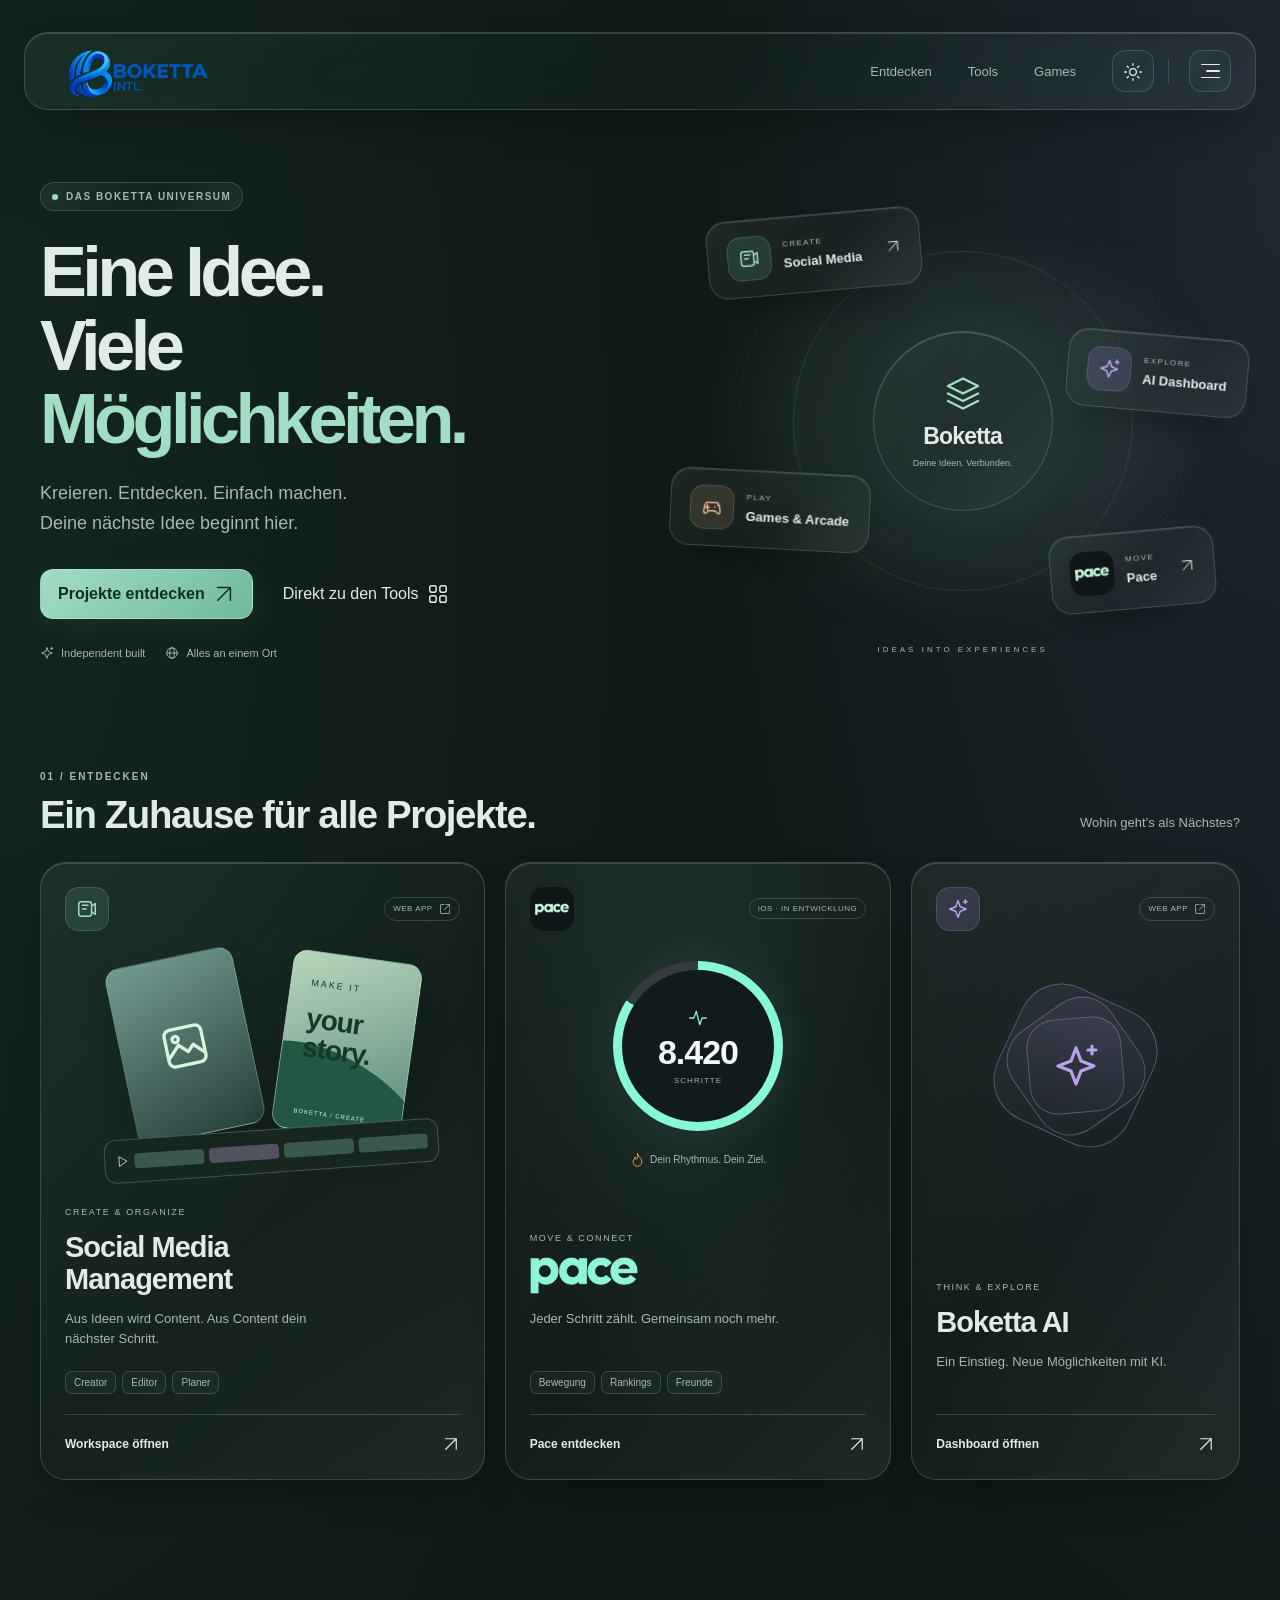
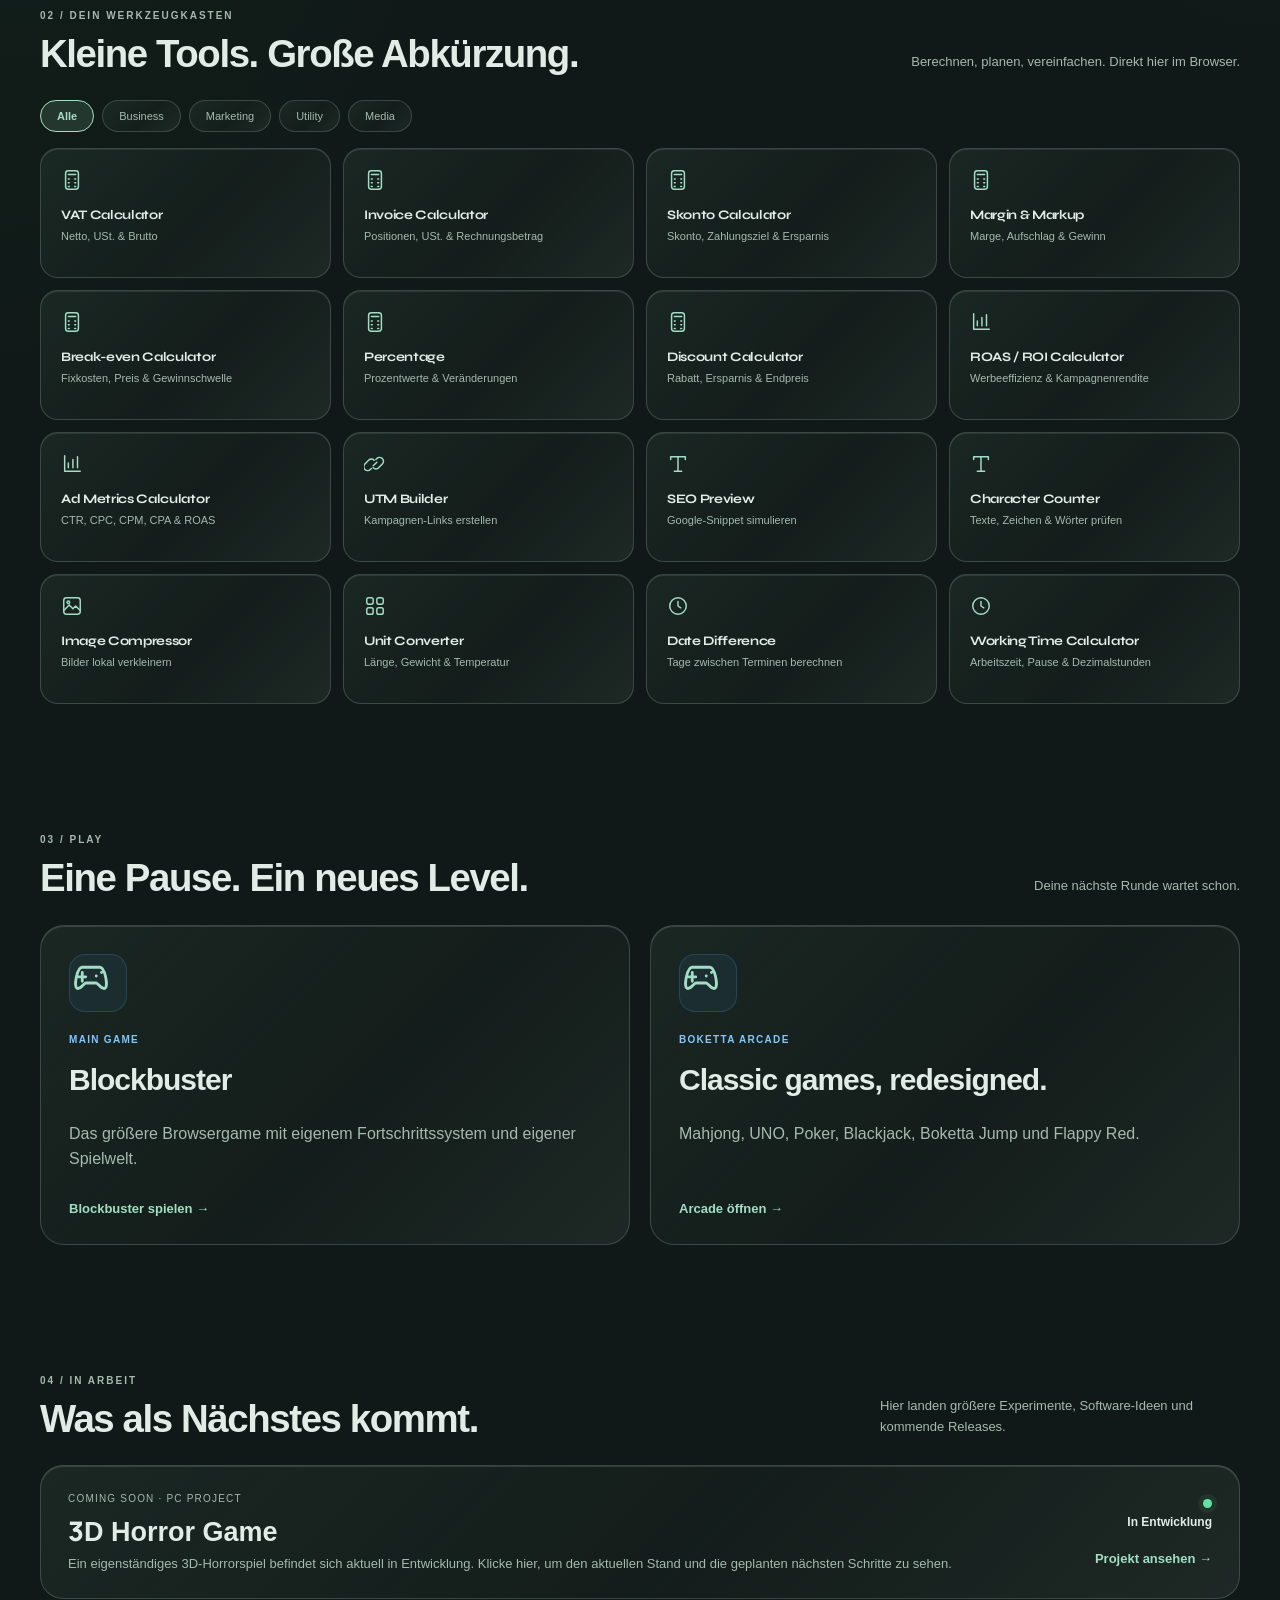
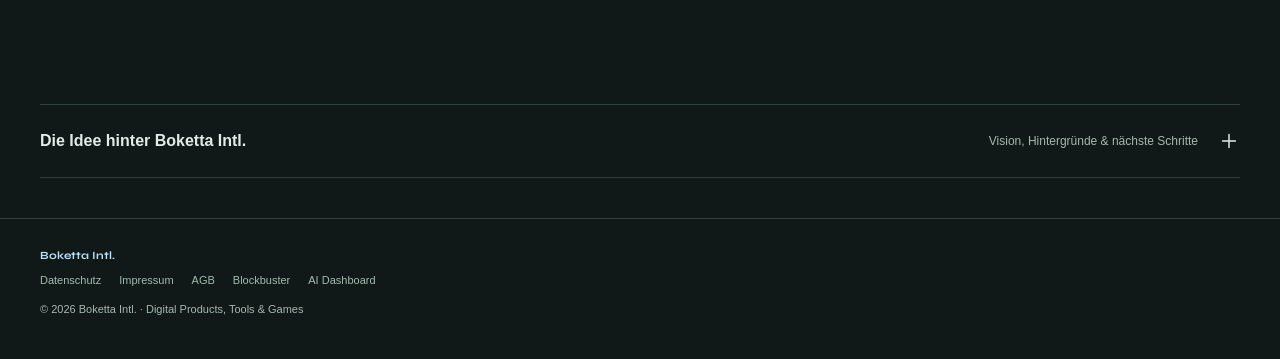
==== commit 18db239f: "Redesign Boketta hub and add Pace landing page" ====
--- a/index.html
+++ b/index.html
@@ -1,5 +1,5 @@
 <!DOCTYPE html>
-<html lang="de">
+<html lang="de" data-theme="dark">
 <head>
   <meta charset="UTF-8">
   <meta name="viewport" content="width=device-width, initial-scale=1.0">
@@ -706,145 +706,38 @@
   .list-line{padding:8px;font-size:9px}
 }
 </style>
+<script>try{document.documentElement.dataset.theme=localStorage.getItem("boketta-intl-theme")==="light"?"light":"dark"}catch{}</script>
+<link rel="stylesheet" href="hub.css">
 </head>
 <body>
-<header>
-  <div class="wrap nav">
-    <a class="brand" href="#home">
-      <div class="brand-mark">B</div>
-      <div class="brand-name">Boketta <span>Intl.</span></div>
-    </a>
-    <nav aria-label="Hauptnavigation">
-      <a href="#about">Über diese Webseite</a>
-      <a href="#ai">AI</a>
-      <a href="#tools">Tools</a>
-      <a href="#games">Games</a>
-      <a href="#projects">Projects</a>
-      <button class="nav-menu-btn" id="menuOpen" aria-label="Menü öffnen" aria-expanded="false"><span></span><span></span><span></span></button>
-    </nav>
-  </div>
-</header>
-
+<a class="skip-link" href="#collection">Zum Inhalt</a>
+<header><div class="wrap nav">
+<a class="brand brand-logo" href="#home" aria-label="Boketta Intl. Startseite"><img class="logo-ready" src="assets/boketta-logo.png" alt="Boketta Intl."></a>
+<nav aria-label="Hauptnavigation"><a href="#collection">Entdecken</a><a href="#tools">Tools</a><a href="#games">Games</a></nav>
+<div class="hud-actions"><button class="icon-btn theme-toggle" type="button" aria-label="Helles Design aktivieren" title="Design wechseln"><i data-icon="sun"></i></button><span class="hud-divider"></span><button class="nav-menu-btn" id="menuOpen" aria-label="Menü öffnen" aria-controls="siteMenu" aria-expanded="false"><span></span><span></span><span></span></button></div>
+</div></header>
 <main id="home">
   <div class="wrap">
-    <section class="hero">
-      <div>
-        <div class="eyebrow"><i></i>Independent digital products</div>
-        <h1>Build ideas.<span>Make them real.</span></h1>
-        <p class="hero-copy">
-          Boketta Intl. bündelt digitale Tools, Games, AI-Produkte und eigene Experimente
-          an einem Ort — von kleinen Browser-Utilities bis zu größeren Software-Projekten.
-        </p>
-        <div class="actions">
-          <a class="btn primary" href="#tools">Tools entdecken ↗</a>
-        </div>
-        <div class="hero-note">Schnelle Tools · eigene Projekte · klare Interfaces</div>
-      </div>
-
-      <div class="hero-panel" aria-hidden="true">
-        <div class="orb one"></div><div class="orb two"></div>
-        <div class="hub-card">
-          <div class="hub-top"><div class="hub-title">BOKETTA / PRODUCT HUB</div><div class="live">● ONLINE</div></div>
-          <div class="hub-stats">
-            <div class="stat"><small>ABOUT</small><strong>01</strong></div>
-            <div class="stat"><small>AI</small><strong>02</strong></div>
-            <div class="stat"><small>TOOLS</small><strong>03</strong></div>
-            <div class="stat"><small>GAMES</small><strong>04</strong></div>
-            <div class="stat stat-wide"><small>PROJECTS</small><strong>05</strong></div>
-          </div>
-          <div class="list-line"><span><b class="hub-index">01</b> Central platform</span><span>ABOUT →</span></div>
-          <div class="list-line"><span><b class="hub-index">02</b> AI Dashboard</span><span>OPEN →</span></div>
-          <div class="list-line"><span><b class="hub-index">03</b> Practical tools</span><span>USE →</span></div>
-          <div class="list-line"><span><b class="hub-index">04</b> Games &amp; Arcade</span><span>PLAY →</span></div>
-          <div class="list-line"><span><b class="hub-index">05</b> Projects in development</span><span>BUILD →</span></div>
-        </div>
-      </div>
-    </section>
-
-    <section id="about">
-      <div class="section-head">
-        <div><div class="kicker">01 — Über diese Webseite</div><h2>Eine Plattform für digitale Ideen.</h2></div>
-        <p class="section-intro">Boketta Intl. bündelt digitale Tools, Games, AI-Produkte und eigene Projekte an einem Ort. Die Seite wächst mit jedem neuen Experiment und soll dabei übersichtlich, schnell und einfach zugänglich bleiben.</p>
-      </div>
-
-      <div class="about-grid">
-        <div class="card featured about-card-main">
-          <div class="card-meta"><div class="card-icon">B</div><div class="tag">BOKETTA INTL.</div></div>
-          <h3>Entdecken, ausprobieren und immer wieder erweitern.</h3>
-          <p>Diese Webseite ist der zentrale Einstiegspunkt für die digitalen Projekte von Boketta Intl. Hier finden sich eigene Tools, Browsergames, AI-Anwendungen und größere Projekte — von kleinen Experimenten bis zu aufwendigeren Entwicklungen.</p>
-          <div class="about-tags"><span>Digital Products</span><span>Tools</span><span>AI</span><span>Games</span><span>Projects</span><span>Experiments</span></div>
-        </div>
-
-        <div class="card">
-          <div class="card-meta"><div class="card-icon">01</div><div class="tag">TOOLS</div></div>
-          <h3>Schnelle Browser-Tools</h3>
-          <p>Praktische kleine Anwendungen für Berechnungen, Text, Marketing und andere alltägliche Aufgaben — direkt im Browser und ohne unnötige Umwege.</p>
-        </div>
-
-        <div class="card">
-          <div class="card-meta"><div class="card-icon">02</div><div class="tag">GAMES</div></div>
-          <h3>Eigene Games & Arcade</h3>
-          <p>Von größeren Browsergames bis zu kleinen Arcade-Klassikern entstehen hier eigene spielbare Experimente. Neue Spiele werden Schritt für Schritt ergänzt.</p>
-        </div>
-
-        <div class="card">
-          <div class="card-meta"><div class="card-icon">03</div><div class="tag">AI</div></div>
-          <h3>AI als eigener Produktbereich</h3>
-          <p>Das Boketta AI Dashboard und weitere AI-Ideen bekommen ihren eigenen Platz und können unabhängig von dieser zentralen Plattform weiterentwickelt werden.</p>
-        </div>
-
-        <div class="card">
-          <div class="card-meta"><div class="card-icon">04</div><div class="tag">PROJECTS</div></div>
-          <h3>Größere Projekte kommen hierher</h3>
-          <p>Projects zeigt Entwicklungen, die über einen kleinen Browser-Utility hinausgehen — inklusive Status, geplanten nächsten Schritten und späteren Patchnotes.</p>
-        </div>
-
-        <div class="card">
-          <div class="card-meta"><div class="card-icon">05</div><div class="tag">UPDATES</div></div>
-          <h3>Die Plattform bleibt in Bewegung</h3>
-          <p>Neue Features und Projekte werden ergänzt, ohne die bestehende Struktur jedes Mal neu bauen zu müssen. So kann Boketta Intl. langfristig weiter wachsen.</p>
-        </div>
-
-        <div class="card">
-          <div class="card-meta"><div class="card-icon">06</div><div class="tag">VISION</div></div>
-          <h3>Ein Ort für neue Ideen</h3>
-          <p>Die Webseite soll nicht nur fertige Produkte zeigen, sondern auch sichtbar machen, was gerade entsteht und welche Ideen als Nächstes umgesetzt werden.</p>
-        </div>
-      </div>
-
-      <div class="project about-quote">
-        <div>
-          <div class="tag">CURRENT DIRECTION</div>
-          <h3>Von kleinen Experimenten zu echten digitalen Produkten.</h3>
-          <p>Wer weiter nach unten scrollt, findet Tools, Games und Projects — und kann sehen, was bereits verfügbar ist und was als Nächstes entsteht.</p>
-        </div>
-      </div>
-    </section>
-
-    <section id="ai">
-      <div class="section-head">
-        <div><div class="kicker">02 — AI</div><h2>One serious platform.</h2></div>
-        <p class="section-intro">Das komplexere Produkt darf seine eigene Infrastruktur haben. Diese Hauptseite bleibt davon bewusst unabhängig.</p>
-      </div>
-      <div class="grid">
-        <a class="card featured" href="https://boketta-ki-dashboard.netlify.app" target="_blank" rel="noopener">
-          <div class="card-meta"><div class="card-icon">✦</div><div class="tag">Flagship</div></div>
-          <h3>Boketta AI Dashboard</h3>
-          <p>Dein zentrales KI-Produkt mit eigener Anwendung und künftig möglichen Account-, Daten- und Premium-Funktionen.</p>
-          <span class="arrow">Dashboard öffnen →</span>
-        </a>
-        <div class="card">
-          <div class="card-meta"><div class="card-icon">⌁</div><div class="tag">Lab</div></div>
-          <h3>Boketta Agents</h3>
-          <p>Spezialisierte AI-Workflows und kleine Agenten für konkrete Aufgaben.</p>
-        </div>
-      </div>
-    </section>
-
+<section class="hero hub-hero">
+<div class="hero-text"><div class="eyebrow"><i></i> Das Boketta Universum</div><h1>Eine Idee.<br>Viele <span>Möglichkeiten.</span></h1><p class="hero-copy">Kreieren. Entdecken. Einfach machen.<br>Deine nächste Idee beginnt hier.</p><div class="actions"><a class="btn primary" href="#collection">Projekte entdecken <i data-icon="arrow"></i></a><a class="btn text-btn" href="#tools">Direkt zu den Tools <i data-icon="grid"></i></a></div><div class="hero-note"><span><i data-icon="spark"></i> Independent built</span><span><i data-icon="globe"></i> Alles an einem Ort</span></div></div>
+<div class="universe" aria-label="Boketta verbindet Social Media, KI, Tools, Games und Pace">
+<div class="orbit orbit-one"></div><div class="orbit orbit-two"></div><div class="universe-core"><i data-icon="layers"></i><strong>Boketta</strong><span>Deine Ideen. Verbunden.</span></div>
+<a class="satellite sat-social" href="https://boketta-sm.netlify.app/" target="_blank" rel="noopener"><span class="app-icon mint"><i data-icon="video"></i></span><span><small>CREATE</small><strong>Social Media</strong></span><i data-icon="arrow"></i></a>
+<a class="satellite sat-ai" href="https://boketta-ki-dashboard.netlify.app/" target="_blank" rel="noopener"><span class="app-icon lilac"><i data-icon="spark"></i></span><span><small>EXPLORE</small><strong>AI Dashboard</strong></span></a>
+<a class="satellite sat-pace" href="pace.html"><img src="assets/pace-icon.png" alt="" class="app-icon"><span><small>MOVE</small><strong>Pace</strong></span><i data-icon="arrow"></i></a>
+<a class="satellite sat-games" href="#games"><span class="app-icon peach"><i data-icon="game"></i></span><span><small>PLAY</small><strong>Games & Arcade</strong></span></a>
+<span class="orbit-caption">IDEAS INTO EXPERIENCES</span></div>
+</section>
+<section id="collection" class="collection"><div class="section-head"><div><div class="kicker">01 / ENTDECKEN</div><h2>Ein Zuhause für alle Projekte.</h2></div><span class="section-intro">Wohin geht’s als Nächstes?</span></div>
+<div class="collection-grid">
+<a class="product-card social-card" href="https://boketta-sm.netlify.app/" target="_blank" rel="noopener"><div class="product-top"><span class="app-icon mint"><i data-icon="video"></i></span><span class="pill">WEB APP <i data-icon="external"></i></span></div><div class="product-art social-art" aria-hidden="true"><div class="mini-post post-back"><i data-icon="image"></i></div><div class="mini-post post-front"><span>MAKE IT</span><strong>your<br>story.</strong><div class="post-wave"></div><small>BOKETTA / CREATE</small></div><div class="mini-timeline"><i data-icon="play"></i><span></span><span></span><span></span><span></span></div></div><div class="product-copy"><small>CREATE & ORGANIZE</small><h3>Social Media<br>Management</h3><p>Aus Ideen wird Content. Aus Content dein nächster Schritt.</p><div class="product-tags"><span>Creator</span><span>Editor</span><span>Planer</span></div><span class="product-link">Workspace öffnen <i data-icon="arrow"></i></span></div></a>
+<a class="product-card pace-card" href="pace.html"><div class="product-top"><img class="app-icon" src="assets/pace-icon.png" alt=""><span class="pill">iOS · IN ENTWICKLUNG</span></div><div class="product-art pace-art" aria-hidden="true"><div class="step-ring"><div><i data-icon="activity"></i><strong>8.420</strong><small>SCHRITTE</small></div></div><span class="pace-streak"><i data-icon="flame"></i> Dein Rhythmus. Dein Ziel.</span></div><div class="product-copy"><small>MOVE & CONNECT</small><span class="pace-wordmark" role="img" aria-label="Pace"></span><p>Jeder Schritt zählt. Gemeinsam noch mehr.</p><div class="product-tags"><span>Bewegung</span><span>Rankings</span><span>Freunde</span></div><span class="product-link">Pace entdecken <i data-icon="arrow"></i></span></div></a>
+<a class="product-card ai-card" id="ai" href="https://boketta-ki-dashboard.netlify.app/" target="_blank" rel="noopener"><div class="product-top"><span class="app-icon lilac"><i data-icon="spark"></i></span><span class="pill">WEB APP <i data-icon="external"></i></span></div><div class="ai-art" aria-hidden="true"><span></span><span></span><span></span><i data-icon="spark"></i></div><div class="product-copy"><small>THINK & EXPLORE</small><h3>Boketta AI</h3><p>Ein Einstieg. Neue Möglichkeiten mit KI.</p><span class="product-link">Dashboard öffnen <i data-icon="arrow"></i></span></div></a>
+</div></section>
     <section id="tools">
       <div class="section-head">
-        <div><div class="kicker">03 — Tools</div><h2>Simple. Useful. Fast.</h2></div>
-        <p class="section-intro">Kostenlose Utility-Tools als große Produktbibliothek. Die Verarbeitung erfolgt bei diesen Tools möglichst direkt im Browser.</p>
+        <div><div class="kicker">02 / DEIN WERKZEUGKASTEN</div><h2>Kleine Tools. Große Abkürzung.</h2></div>
+        <p class="section-intro">Berechnen, planen, vereinfachen. Direkt hier im Browser.</p>
       </div>
 
       <div class="tool-bar">
@@ -874,7 +767,7 @@
         <div class="tool" data-cat="utility" data-tool="worktime"><div class="tool-name">Working Time Calculator</div><small>Arbeitszeit, Pause & Dezimalstunden</small></div>
       </div>
 
-      <div class="demo-grid tools-demo-closed <div class="demo-grid tools-demo-closed" aria-hidden="true">
+      <div class="demo-grid tools-demo-closed" aria-hidden="true">
         <div class="panel">
           <h3>VAT Calculator</h3>
           <div class="field"><label>Netto-Betrag</label><input id="vatAmount" type="number" min="0" step="0.01" value="100"></div>
@@ -893,8 +786,8 @@
 
     <section id="games">
   <div class="section-head">
-    <div><div class="kicker">04 — Games</div><h2>Play the projects.</h2></div>
-    <p class="section-intro">Blockbuster bleibt dein großes Projekt. Die Arcade ist ein kleiner Teil der Plattform und öffnet sich ausschließlich über die Boketta-Arcade-Box.</p>
+    <div><div class="kicker">03 / PLAY</div><h2>Eine Pause. Ein neues Level.</h2></div>
+    <p class="section-intro">Deine nächste Runde wartet schon.</p>
   </div>
 
   <div class="games games-equal">
@@ -915,7 +808,7 @@
 
     <section id="projects">
       <div class="section-head">
-        <div><div class="kicker">05 — Projects</div><h2>More than one idea.</h2></div>
+        <div><div class="kicker">04 / IN ARBEIT</div><h2>Was als Nächstes kommt.</h2></div>
         <p class="section-intro">Hier landen größere Experimente, Software-Ideen und kommende Releases.</p>
       </div>
       <div class="projects-grid">
@@ -929,6 +822,66 @@
         </button>
       </div>
     </section>
+
+    <section id="about" class="about-archive"><details><summary>Die Idee hinter Boketta Intl. <span>Vision, Hintergründe & nächste Schritte</span><i data-icon="plus"></i></summary>
+      <div class="section-head">
+        <div><div class="kicker">01 — Über diese Webseite</div><h2>Eine Plattform für digitale Ideen.</h2></div>
+        <p class="section-intro">Boketta Intl. bündelt digitale Tools, Games, AI-Produkte und eigene Projekte an einem Ort. Die Seite wächst mit jedem neuen Experiment und soll dabei übersichtlich, schnell und einfach zugänglich bleiben.</p>
+      </div>
+
+      <div class="about-grid">
+        <div class="card featured about-card-main">
+          <div class="card-meta"><div class="card-icon">B</div><div class="tag">BOKETTA INTL.</div></div>
+          <h3>Entdecken, ausprobieren und immer wieder erweitern.</h3>
+          <p>Diese Webseite ist der zentrale Einstiegspunkt für die digitalen Projekte von Boketta Intl. Hier finden sich eigene Tools, Browsergames, AI-Anwendungen und größere Projekte — von kleinen Experimenten bis zu aufwendigeren Entwicklungen.</p>
+          <div class="about-tags"><span>Digital Products</span><span>Tools</span><span>AI</span><span>Games</span><span>Projects</span><span>Experiments</span></div>
+        </div>
+
+        <div class="card">
+          <div class="card-meta"><div class="card-icon">01</div><div class="tag">TOOLS</div></div>
+          <h3>Schnelle Browser-Tools</h3>
+          <p>Praktische kleine Anwendungen für Berechnungen, Text, Marketing und andere alltägliche Aufgaben — direkt im Browser und ohne unnötige Umwege.</p>
+        </div>
+
+        <div class="card">
+          <div class="card-meta"><div class="card-icon">02</div><div class="tag">GAMES</div></div>
+          <h3>Eigene Games & Arcade</h3>
+          <p>Von größeren Browsergames bis zu kleinen Arcade-Klassikern entstehen hier eigene spielbare Experimente. Neue Spiele werden Schritt für Schritt ergänzt.</p>
+        </div>
+
+        <div class="card">
+          <div class="card-meta"><div class="card-icon">03</div><div class="tag">AI</div></div>
+          <h3>AI als eigener Produktbereich</h3>
+          <p>Das Boketta AI Dashboard und weitere AI-Ideen bekommen ihren eigenen Platz und können unabhängig von dieser zentralen Plattform weiterentwickelt werden.</p>
+        </div>
+
+        <div class="card">
+          <div class="card-meta"><div class="card-icon">04</div><div class="tag">PROJECTS</div></div>
+          <h3>Größere Projekte kommen hierher</h3>
+          <p>Projects zeigt Entwicklungen, die über einen kleinen Browser-Utility hinausgehen — inklusive Status, geplanten nächsten Schritten und späteren Patchnotes.</p>
+        </div>
+
+        <div class="card">
+          <div class="card-meta"><div class="card-icon">05</div><div class="tag">UPDATES</div></div>
+          <h3>Die Plattform bleibt in Bewegung</h3>
+          <p>Neue Features und Projekte werden ergänzt, ohne die bestehende Struktur jedes Mal neu bauen zu müssen. So kann Boketta Intl. langfristig weiter wachsen.</p>
+        </div>
+
+        <div class="card">
+          <div class="card-meta"><div class="card-icon">06</div><div class="tag">VISION</div></div>
+          <h3>Ein Ort für neue Ideen</h3>
+          <p>Die Webseite soll nicht nur fertige Produkte zeigen, sondern auch sichtbar machen, was gerade entsteht und welche Ideen als Nächstes umgesetzt werden.</p>
+        </div>
+      </div>
+
+      <div class="card"><div class="tag">AI · DASHBOARD & LAB</div><h3>AI als eigener Produktbereich</h3><p>Das Boketta AI Dashboard ist ein eigenständiges KI-Produkt. Account-, Daten- und Premium-Funktionen sind mögliche nächste Schritte. Boketta Agents ist eine Idee für spezialisierte AI-Workflows und kleine Agenten für konkrete Aufgaben.</p></div><div class="project about-quote">
+        <div>
+          <div class="tag">CURRENT DIRECTION</div>
+          <h3>Von kleinen Experimenten zu echten digitalen Produkten.</h3>
+          <p>Wer weiter nach unten scrollt, findet Tools, Games und Projects — und kann sehen, was bereits verfügbar ist und was als Nächstes entsteht.</p>
+        </div>
+      </div>
+    </details></section>
 
 
   </div>
@@ -949,10 +902,10 @@
 </footer>
 
 
-<div class="site-menu" id="siteMenu" aria-hidden="true">
+<div class="site-menu" id="siteMenu" aria-hidden="true" role="dialog" aria-modal="true" aria-label="Navigation">
   <div class="site-menu-panel">
     <div class="site-menu-head"><div><div class="modal-kicker">Boketta Intl.</div><div class="menu-title">Menu</div></div><button class="close" id="menuClose" aria-label="Menü schließen">×</button></div>
-    <div class="menu-links">
+    <div class="menu-links"><div class="menu-label">ENTDECKEN</div><a class="menu-destination" href="#collection"><i data-icon="layers"></i> Alle Projekte <i data-icon="arrow"></i></a><a class="menu-destination" href="https://boketta-sm.netlify.app/" target="_blank" rel="noopener"><i data-icon="video"></i> Social Media Management <i data-icon="external"></i></a><a class="menu-destination" href="pace.html"><i data-icon="activity"></i> Pace <i data-icon="arrow"></i></a><a class="menu-destination" href="#games"><i data-icon="game"></i> Games & Arcade <i data-icon="arrow"></i></a><div class="menu-label">MEHR VON BOKETTA</div>
       <button type="button" data-menu-view="about-personal"><span>Über mich</span><small>Persönliche Vorstellung</small></button>
       <button type="button" data-menu-view="profile"><span>Profil</span><small>Creator · Builder · Marketing</small></button>
       <div class="menu-tools">
@@ -1458,7 +1411,7 @@
   }
   function mPct(){const p=Number(document.getElementById('pPct').value)||0,b=Number(document.getElementById('pBase').value)||0;document.getElementById('pOut').textContent=(p*b/100).toLocaleString('de-DE',{maximumFractionDigits:4})}
   function mDiscount(){const p=Number(document.getElementById('dPrice').value)||0,r=Math.min(100,Math.max(0,Number(document.getElementById('dRate').value)||0));const save=p*r/100;document.getElementById('dOut').textContent=euro(p-save);document.getElementById('dSub').textContent=`Du sparst ${euro(save)}`}
-  function mUTM(){const u=document.getElementById('uBase').value.trim()||'https://example.com';const params=new URLSearchParams();const vals=[['utm_source','uSource'],['utm_medium','uMedium'],['utm_campaign','uCampaign']];vals.forEach(([key,id])=>{const v=document.getElementById(id).value.trim();if(v)params.set(key,v)});document.getElementById('uOut').value=u+(params.toString()?((u.includes('?')?'&':'?')+params.toString()):'');document.getElementById('uOut').type='text'}
+  function mUTM(){const u=document.getElementById('uBase').value.trim()||'https://example.com';try{new URL(u)}catch{document.getElementById('uOut').textContent='Bitte eine vollständige URL mit https:// eingeben.';return}const params=new URLSearchParams();const vals=[['utm_source','uSource'],['utm_medium','uMedium'],['utm_campaign','uCampaign']];vals.forEach(([key,id])=>{const v=document.getElementById(id).value.trim();if(v)params.set(key,v)});const url=new URL(u);params.forEach((v,k)=>url.searchParams.set(k,v));document.getElementById('uOut').textContent=url.toString()}
 
   const money=n=>euro(Number.isFinite(n)?n:0);
   function mInvoice(){
@@ -1542,7 +1495,7 @@
   }
 
   function mPassword(){const len=Math.min(128,Math.max(6,Number(document.getElementById('pwLen').value)||20));const preset=document.getElementById('pwPreset').value;let pool='abcdefghijklmnopqrstuvwxyzABCDEFGHIJKLMNOPQRSTUVWXYZ';if(preset!=='letters')pool+='0123456789';if(preset==='all')pool+='!@#$%^&*()-_=+[]{}?';const arr=new Uint32Array(len);crypto.getRandomValues(arr);let out='';for(let i=0;i<len;i++)out+=pool[arr[i]%pool.length];document.getElementById('pwOut').value=out}
-  async function copyValue(id){const el=document.getElementById(id);const value=el.value??el.textContent??'';try{await navigator.clipboard.writeText(value);const b=event.currentTarget;if(b){const old=b.textContent;b.textContent='Kopiert';setTimeout(()=>b.textContent=old,1000)}}catch{}}
+  async function copyValue(id){const el=document.getElementById(id);const value=el.value??el.textContent??'';try{await navigator.clipboard.writeText(value);const b=document.activeElement;if(b){const old=b.textContent;b.textContent='Kopiert';setTimeout(()=>b.textContent=old,1000)}}catch{}}
   async function copyText(id){const el=document.getElementById(id);try{await navigator.clipboard.writeText(el.textContent||'')}catch{}}
   function previewImage(e){const file=e.target.files[0];if(!file)return;const url=URL.createObjectURL(file);document.getElementById('imgPreview').src=url;document.getElementById('imgResult').style.display='block';document.getElementById('imgInfo').textContent=`Original: ${(file.size/1024/1024).toFixed(2)} MB · ${file.type}`}
   async function compressImage(){const input=document.getElementById('imgInput'),file=input.files[0];if(!file)return;const img=new Image();img.src=URL.createObjectURL(file);await img.decode();const max=2400,scale=Math.min(1,max/Math.max(img.width,img.height));const canvas=document.createElement('canvas');canvas.width=Math.round(img.width*scale);canvas.height=Math.round(img.height*scale);canvas.getContext('2d').drawImage(img,0,0,canvas.width,canvas.height);const q=(Number(document.getElementById('quality').value)||80)/100;canvas.toBlob(blob=>{if(!blob)return;const a=document.createElement('a');a.href=URL.createObjectURL(blob);a.download='boketta-compressed.jpg';a.click();document.getElementById('imgInfo').textContent=`Original ${(file.size/1024/1024).toFixed(2)} MB → ${(blob.size/1024/1024).toFixed(2)} MB · lokal verarbeitet`},'image/jpeg',q)}
@@ -1882,8 +1835,8 @@
 const menuClose=document.getElementById("menuClose");
 const projectModal=document.getElementById("projectModal");
 const projectClose=document.getElementById("projectClose");
-function openSiteMenu(){siteMenu.classList.add("open");siteMenu.setAttribute("aria-hidden","false");menuOpen?.setAttribute("aria-expanded","true")}
-function closeSiteMenu(){siteMenu.classList.remove("open");siteMenu.setAttribute("aria-hidden","true");menuOpen?.setAttribute("aria-expanded","false")}
+function openSiteMenu(){siteMenu.classList.add("open");document.body.style.overflow="hidden";menuClose.focus();siteMenu.setAttribute("aria-hidden","false");menuOpen?.setAttribute("aria-expanded","true")}
+function closeSiteMenu(){const wasOpen=siteMenu.classList.contains("open");siteMenu.classList.remove("open");document.body.style.overflow="";if(wasOpen)menuOpen.focus();siteMenu.setAttribute("aria-hidden","true");menuOpen?.setAttribute("aria-expanded","false")}
 menuOpen?.addEventListener("click",openSiteMenu);menuClose?.addEventListener("click",closeSiteMenu);
 siteMenu?.addEventListener("click",e=>{if(e.target===siteMenu)closeSiteMenu()});
 
@@ -1907,7 +1860,7 @@
 document.querySelectorAll("[data-menu-view]").forEach(btn=>btn.addEventListener("click",()=>{
   const v=btn.dataset.menuView; closeSiteMenu();
   if(v==="privacy"){legalTitle.textContent="Datenschutzerklärung";legalBody.innerHTML=legalPages.privacy;legalModal.classList.add("open");return}
-  if(v==="settings"){legalTitle.textContent="Einstellungen";legalBody.innerHTML=`<p class="modal-tool-intro">Einfache Einstellungen für diese Webseite.</p><div class="result"><strong>Darstellung</strong><span>Die aktuelle Oberfläche ist für Desktop und mobile Nutzung optimiert. Deine Spiele speichern lokale Bestwerte nur dort, wo die jeweilige Funktion dies benötigt.</span></div>`;legalModal.classList.add("open");return}
+  if(v==="settings"){legalTitle.textContent="Einstellungen";legalBody.innerHTML=`<p class="modal-tool-intro">Einfache Einstellungen für diese Webseite.</p><div class="result"><strong>Darstellung</strong><span>Wähle dein Design direkt oben in der Navigation. Dunkel ist der Standard; deine Auswahl wird auf diesem Gerät gespeichert. Deine Spiele speichern lokale Bestwerte nur dort, wo die jeweilige Funktion dies benötigt.</span></div>`;legalModal.classList.add("open");return}
   if(v==="profile"||v==="about-personal"){
     legalTitle.textContent="Über mich";
     legalBody.innerHTML=`<div class="about-personal-modal"><p class="modal-tool-intro">Creator · Builder · Marketing</p><h3>Vom ersten Projekt bis zu Boketta Intl.</h3><p>Ich verbinde Wirtschaft, Marketing, Technologie und Kreativität. Daraus entstehen Websites, KI-Produkte, Browser-Tools, Games und eigene digitale Experimente.</p><div class="about-tags"><span>Wirtschaft & Verwaltung</span><span>Marketing</span><span>Web</span><span>AI</span><span>Games</span><span>Design</span></div><div class="result"><strong>Education</strong><span>Fachabitur im Bereich Wirtschaft & Verwaltung und Ausbildung im Büromanagement.</span></div><div class="result"><strong>Digitaler Stack</strong><span>Praxis mit SEO, Google Ads, Google Analytics, Meta Business Manager, WordPress, GitHub, Netlify, Supabase und KI-Tools.</span></div><div class="result"><strong>Eigene Projekte</strong><span>Boketta AI Dashboard, Blockbuster, Browser-Utilities, Arcade-Projekte und das kommende 3D-Horror-Projekt.</span></div></div>`;
@@ -1961,7 +1914,7 @@
 }
 
 /* escape */
-document.addEventListener("keydown",e=>{if(e.key==="Escape"){toolModal.classList.remove("open");legalModal.classList.remove("open");arcadeModal.classList.remove("open");projectModal?.classList.remove("open");closeSiteMenu?.()}});
+document.addEventListener("keydown",e=>{if(e.key==="Escape"){modal.classList.remove("open");legalModal.classList.remove("open");arcadeModal.classList.remove("open");projectModal?.classList.remove("open");closeSiteMenu?.()}});
 
 
 /* Scroll reveal — plays again when entering the viewport from either direction */
@@ -1981,5 +1934,6 @@
 });
 
 </script>
+<script src="hub.js"></script>
 </body>
 </html>
--- a/hub.css
+++ b/hub.css
@@ -0,0 +1,7 @@
+:root{color-scheme:dark;--bg:#101917;--bg2:#15211e;--surface:#1c2c27;--surface2:#24372f;--text:#e1ece7;--muted:#a5b9ae;--line:#b8d6ca35;--blue:#a2ddc5;--blue2:#136b53;--cyan:#a2ddc5;--glass:linear-gradient(135deg,#55746628,#6f8d7e0a 55%,#80958d20);--shadow:0 18px 50px -25px #0009;--solid:#182620;--accent-text:#b9ead4}
+:root[data-theme=light]{color-scheme:light;--bg:#e8eeeb;--bg2:#edf3f0;--surface:#ffffffb5;--surface2:#e0ebe5;--text:#162b28;--muted:#566b60;--line:#ffffffdf;--blue:#08725b;--blue2:#08725b;--cyan:#08725b;--glass:linear-gradient(135deg,#ffffff85,#ffffff28 48%,#ffffff5e);--shadow:0 18px 45px -26px #243f3460;--solid:#eef4ef;--accent-text:#08725b}
+body{font-family:-apple-system,BlinkMacSystemFont,'Segoe UI',Arial,sans-serif;background:radial-gradient(ellipse at 0 15%,#28795322,transparent 35%),radial-gradient(ellipse at 100% 5%,#6869b02a,transparent 32%),var(--bg);color:var(--text);overflow-x:clip}body:before{display:none}h1,h2,h3,.brand{font-family:inherit}button,a,input,select,textarea{-webkit-tap-highlight-color:transparent}button{cursor:pointer}a:focus-visible,button:focus-visible,summary:focus-visible,[role=button]:focus-visible{outline:3px solid var(--blue);outline-offset:5px}section{scroll-margin-top:120px;padding:65px 0}.wrap{width:min(1280px,calc(100% - 80px))}.icon{width:22px;height:22px;display:inline-block;vertical-align:middle;flex-shrink:0;fill:none;stroke:currentColor;stroke-width:1.6;stroke-linecap:round;stroke-linejoin:round}.skip-link{position:fixed;top:-100px;left:20px;z-index:5000;padding:15px;background:var(--solid)}.skip-link:focus{top:10px}
+header{top:16px;margin:16px 24px 0;width:calc(100% - 48px);border:1px solid var(--line);border-radius:24px;background:var(--glass);backdrop-filter:blur(35px) saturate(155%);box-shadow:inset 0 1px #e0f4e72b,var(--shadow)}.nav{height:76px;width:100%;padding:0 24px;gap:24px}.brand-logo{margin-right:auto}.logo-crop{width:174px;height:57px;display:block;overflow:hidden;position:relative;border-radius:9px}.logo-crop img{position:absolute;width:241px;max-width:none;left:-33px;top:-37px;mix-blend-mode:screen}.logo-ready{width:174px;height:57px;object-fit:contain}.nav nav{gap:12px}.nav nav a{color:var(--muted);font-size:13px;font-weight:500}.nav nav a:hover{color:var(--text)}.hud-actions{display:flex;align-items:center;gap:14px}.hud-divider{width:1px;height:24px;background:var(--line)}.icon-btn,.nav-menu-btn{width:42px;height:42px;display:grid;place-items:center;border-radius:13px;border:1px solid var(--line);background:var(--glass);color:var(--text);padding:10px}.nav-menu-btn{display:flex;flex-direction:column;justify-content:center;gap:5px}.nav-menu-btn span{height:1.5px;width:19px;background:var(--text)}.nav-menu-btn span:nth-child(2){width:14px;margin-left:5px}.hub-hero{min-height:670px;grid-template-columns:1.1fr 1fr;gap:35px;padding:85px 0 65px}.hero h1{font-size:clamp(52px,5.5vw,82px);font-weight:750;line-height:1.04;letter-spacing:-.065em;margin:24px 0}.hero h1 span{color:var(--blue)}.eyebrow{color:var(--muted);font-size:10px;letter-spacing:.15em;border-color:var(--line);background:var(--glass)}.eyebrow i{background:var(--blue);box-shadow:0 0 12px #a2ddc54a}.hero-copy{font-size:18px;line-height:1.65;color:var(--muted)}.btn{color:var(--text);border:1px solid var(--line);background:var(--glass);box-shadow:inset 0 1px #ffffff16}.btn.primary{background:linear-gradient(135deg,#a2ddc5,#6fb99b);border:1px solid #d3ffe055;color:#102e23;box-shadow:0 8px 32px #66bb9416;font-weight:650}.btn.text-btn{border-color:transparent;background:none;box-shadow:none}.actions{gap:12px}.hero-note{display:flex;gap:20px;margin-top:27px;color:var(--muted)}.hero-note span{display:flex;gap:7px;align-items:center;font-size:11px}.hero-note .icon{width:14px;height:14px}.universe{position:relative;height:465px;isolation:isolate}.orbit{position:absolute;border:1px solid var(--line);border-radius:50%;left:50%;top:50%;transform:translate(-50%,-50%);width:340px;height:340px;opacity:.55}.orbit-two{width:450px;height:450px;border-style:dashed;opacity:.25}.universe:before{content:'';position:absolute;inset:70px;background:#82caac15;filter:blur(35px);border-radius:50%}.universe-core{position:absolute;left:50%;top:50%;transform:translate(-50%,-50%);width:180px;height:180px;border-radius:50%;border:1px solid var(--line);background:var(--glass);box-shadow:inset 0 1px #fff3,0 0 60px #8ed6b811;display:flex;flex-direction:column;justify-content:center;align-items:center;gap:8px;backdrop-filter:blur(15px)}.universe-core>.icon{width:36px;height:36px;color:var(--blue);margin-bottom:5px}.universe-core strong{font-size:23px;letter-spacing:-.8px}.universe-core span{font-size:9px;color:var(--muted)}.satellite{position:absolute;display:flex;gap:12px;align-items:center;border:1px solid var(--line);border-radius:20px;padding:16px 19px;background:var(--glass);backdrop-filter:blur(25px);box-shadow:var(--shadow),inset 0 1px #ffffff22;transition:transform .25s}.satellite:hover{transform:translateY(-5px)}.satellite small{display:block;font-size:8px;letter-spacing:1.4px;color:var(--muted);margin-bottom:5px}.satellite strong{font-size:13px;white-space:nowrap}.satellite>.icon{width:15px;margin-left:12px}.sat-social{top:25px;left:4%;transform:rotate(-5deg)}.sat-ai{top:145px;right:-8px;transform:rotate(5deg)}.sat-pace{bottom:45px;right:25px;transform:rotate(-5deg)}.sat-games{bottom:105px;left:-15px;transform:rotate(3deg)}.orbit-caption{position:absolute;bottom:0;left:50%;transform:translateX(-50%);white-space:nowrap;color:var(--muted);letter-spacing:3px;font-size:8px}.app-icon{height:44px;width:44px;border-radius:14px;display:grid;place-items:center;flex-shrink:0;object-fit:cover}.mint{background:#80d8b321;color:var(--blue);border:1px solid #8fd8b333}.lilac{background:#a995e52a;color:#bba4ed;border:1px solid #bca5ed33}.peach{background:#e6ac7b22;color:#e9b58f;border:1px solid #e6ac7b33}.section-head{align-items:end;margin-bottom:28px;gap:22px}.section-head h2{font-size:clamp(28px,3vw,40px);font-weight:650;letter-spacing:-1.4px}.kicker{color:var(--muted);font-size:10px;letter-spacing:2px;margin-bottom:14px}.section-intro{font-size:13px;color:var(--muted);max-width:360px}.collection{padding-top:25px}.collection-grid{display:grid;grid-template-columns:1.15fr 1fr .85fr;gap:20px}.product-card{min-width:0;border-radius:26px;background:var(--glass);border:1px solid var(--line);box-shadow:inset 0 1px #ffffff28,var(--shadow);padding:24px;display:flex;flex-direction:column;overflow:hidden;position:relative;transition:transform .25s,border-color .25s}.product-card:hover{transform:translateY(-6px);border-color:var(--blue)}.product-top{display:flex;justify-content:space-between;align-items:center;gap:10px}.pill{display:inline-flex;align-items:center;gap:6px;border:1px solid var(--line);border-radius:100px;padding:5px 8px;font-size:8px;letter-spacing:.5px;color:var(--muted)}.pill .icon{width:12px;height:12px}.product-art{height:230px;position:relative;margin:20px 0}.product-copy{margin-top:auto}.product-copy>small{color:var(--muted);font-size:9px;letter-spacing:1.6px}.product-copy h3{font-size:29px;line-height:1.12;letter-spacing:-1px;margin:12px 0}.product-copy p{color:var(--muted);font-size:13px;line-height:1.6;max-width:250px;min-height:42px}.product-tags{display:flex;gap:6px;flex-wrap:wrap;margin:20px 0}.product-tags span{font-size:10px;padding:5px 8px;background:#87b89f0c;border:1px solid var(--line);border-radius:7px;color:var(--muted)}.product-link{border-top:1px solid var(--line);padding-top:18px;display:flex;align-items:center;justify-content:space-between;font-size:12px;font-weight:600;margin-top:20px}.product-link .icon{width:18px}.mini-post{position:absolute;width:130px;height:180px;top:5px;border-radius:15px;border:1px solid #d4ffde33;box-shadow:0 15px 30px #0003}.post-back{left:14%;transform:rotate(-12deg);background:linear-gradient(160deg,#739b91,#273f3a);display:grid;place-items:center;color:#d7f4dc}.post-back>.icon{width:50px;height:50px}.post-front{right:12%;transform:rotate(8deg);background:linear-gradient(155deg,#bad6bd,#568777);padding:20px;color:#123a2b;overflow:hidden}.post-front>span{font-size:9px;letter-spacing:2px}.post-front strong{font-size:28px;line-height:1.05;display:block;margin-top:14px;position:relative;z-index:2;letter-spacing:-1px}.post-front small{position:absolute;bottom:15px;font-size:6px;letter-spacing:1px;color:#e0f8e5}.post-wave{position:absolute;width:220px;height:120px;border-radius:50%;background:#235744;bottom:-45px;left:-50px;transform:rotate(25deg)}.mini-timeline{position:absolute;bottom:8px;left:10%;width:85%;border:1px solid #b8d6ca45;border-radius:12px;background:var(--solid);display:flex;align-items:center;gap:5px;padding:10px;box-shadow:var(--shadow);transform:rotate(-4deg)}.mini-timeline .icon{width:14px;color:var(--blue)}.mini-timeline span{height:15px;background:#8ed2b74a;flex:1;border-radius:4px}.mini-timeline span:nth-child(3){background:#bfadde55}.pace-card{background:radial-gradient(ellipse at 50% 30%,#7ff9d512,transparent 65%),var(--glass)}.pace-art{display:flex;justify-content:center;align-items:center;flex-direction:column;gap:18px}.step-ring{width:170px;height:170px;border-radius:50%;background:conic-gradient(#88f7d8 0 84%,#343c3e 84%);padding:9px;box-shadow:0 0 50px #88f7d811}.step-ring>div{height:100%;border-radius:50%;background:#111a1d;display:flex;flex-direction:column;justify-content:center;align-items:center;color:#f3f7f5;gap:4px}.step-ring .icon{color:#86f3d3;width:20px}.step-ring strong{font-size:34px;letter-spacing:-1px}.step-ring small{font-size:8px;letter-spacing:1px;color:#a3aeb8}.pace-streak{font-size:10px;color:var(--muted);display:flex;align-items:center;gap:5px}.pace-streak .icon{width:15px;color:#ff922b}.pace-wordmark{display:block;width:108px;height:41px;background:#8ef5d8;mask:url('assets/pace-wordmark.png') center/contain no-repeat;margin-top:10px}:root[data-theme=light] .pace-wordmark{background:#072d20}.ai-art{height:230px;position:relative;margin:20px 0;display:grid;place-items:center}.ai-art>span{position:absolute;width:145px;height:145px;border:1px solid #c1b1ee55;border-radius:30%;transform:rotate(25deg);background:linear-gradient(135deg,#b8a1ec17,transparent)}.ai-art>span:nth-child(2){transform:rotate(55deg);width:120px;height:120px}.ai-art>span:nth-child(3){transform:rotate(85deg);width:95px;height:95px}.ai-art>.icon{width:48px;height:48px;color:#bba4ed}.tool-bar{gap:8px;flex-wrap:wrap}.filter-btn{color:var(--muted);background:var(--glass);border:1px solid var(--line);padding:9px 16px}.filter-btn.active{background:var(--surface2);color:var(--blue);border-color:var(--blue)}.tool-grid{grid-template-columns:repeat(4,minmax(0,1fr));gap:12px}.tool{background:var(--glass);border:1px solid var(--line);border-radius:18px;padding:20px;min-height:130px;box-shadow:inset 0 1px #ffffff17;cursor:pointer}.tool>.icon{color:var(--blue);margin-bottom:16px;width:22px}.tool-name{color:var(--text);font-size:13px}.tool small{color:var(--muted);font-size:11px}.games-equal{gap:20px}.game,.project,.card,.panel{background:var(--glass);border-color:var(--line);color:var(--text);box-shadow:inset 0 1px #ffffff22}.game p,.project p,.card p{color:var(--muted)}.game-icon{color:var(--blue)}.game-icon>.icon{width:42px;height:42px}.game h3{font-size:30px;letter-spacing:-1px}.arrow{color:var(--blue)}.about-archive{padding:40px 0}.about-archive>details{border-block:1px solid var(--line);padding:25px 0}.about-archive summary{display:flex;align-items:center;gap:20px;cursor:pointer;font-size:16px;font-weight:600;list-style:none}.about-archive summary span{margin-left:auto;font-size:12px;color:var(--muted);font-weight:400}.about-archive details[open]>.section-head{margin-top:40px}.about-grid{margin-top:30px}footer{border-color:var(--line);color:var(--muted);background:none}.footer-nav a{color:var(--muted)}.site-menu{padding:0;background:#050d0966;backdrop-filter:blur(8px)}.site-menu-panel{border-radius:26px 0 0 26px;width:min(420px,100%);height:100dvh;max-height:100dvh;background:var(--solid);border:1px solid var(--line);padding-top:10px}.site-menu-head{padding:24px}.menu-links{padding:15px 20px;overflow-y:auto}.menu-label{color:var(--muted);font-size:9px;letter-spacing:1.6px;padding:15px 10px}.menu-destination{display:flex;align-items:center;gap:13px;padding:16px 10px;border-bottom:1px solid var(--line);font-size:14px}.menu-destination>.icon:last-child{margin-left:auto;width:15px}.menu-links button{color:var(--text)}.menu-links small{color:var(--muted)}.menu-title,.modal-title{color:var(--text)}.close{color:var(--text);background:var(--surface2);border:1px solid var(--line)}.modal-box{background:var(--solid);color:var(--text);border-color:var(--line)}.modal-kicker,.modal-subtitle,.modal-tool-intro,.field label{color:var(--muted)}.field input,.field textarea,.field select,.modal-content input,.modal-content textarea,.modal-content select{background:var(--bg2);color:var(--text);border-color:var(--line)}.result{background:var(--surface2);border-color:var(--line);color:var(--text)}.result span,.result small{color:var(--muted)}.result .big{color:var(--text)}.reveal{opacity:1!important;transform:none!important}.about-tags span,.tag{color:var(--muted);border-color:var(--line)}
+@media(min-width:1600px){.hub-hero{min-height:740px}}@media(max-width:1050px){.wrap{width:calc(100% - 48px)}.collection-grid{grid-template-columns:1fr 1fr}.ai-card{grid-column:1/-1;display:grid;grid-template-columns:1fr 1fr;gap:20px}.ai-card .product-top{grid-column:1/-1}.ai-art{height:180px;margin:0}.tool-grid{grid-template-columns:repeat(3,minmax(0,1fr))}.universe{transform:scale(.85);transform-origin:center}.hero h1{font-size:60px}.hub-hero{gap:0}.sat-ai{right:-25px}.sat-games{left:-25px}}
+@media(max-width:760px){header{margin:10px 12px 0;top:10px;width:calc(100% - 24px);border-radius:19px}.nav{padding:0 16px;height:65px}.nav nav{display:none}.logo-crop,.logo-ready{width:150px}.hud-actions{gap:10px}.hud-divider{display:none}.wrap{width:calc(100% - 36px)}.hub-hero{grid-template-columns:1fr;padding-top:65px;padding-bottom:30px;min-height:0}.hero h1{font-size:clamp(47px,10vw,70px)}.hero-copy{font-size:16px}.hero-note{gap:15px}.universe{width:min(450px,100%);margin:15px auto 0;transform:scale(.9);height:415px}.orbit{width:290px;height:290px}.orbit-two{width:350px;height:350px}.sat-ai{right:-10px}.sat-games{left:-10px}.satellite{padding:13px;gap:8px}.satellite strong{font-size:12px}.satellite>.icon{display:none}.sat-social{left:10px;top:15px}.sat-pace{bottom:20px}.sat-games{bottom:80px}.orbit-caption{bottom:-12px}.section-head{display:block}.section-intro{margin-top:14px;display:block}.collection-grid{gap:15px}.product-card{padding:18px}.product-copy h3{font-size:24px}.product-art{height:210px}.product-top .pill{font-size:7px}.product-top .app-icon{width:35px;height:35px}.collection-grid{grid-template-columns:1fr}.ai-card{display:flex;grid-column:auto}.product-art,.ai-art{height:220px}.social-art{max-width:320px;width:100%;margin-inline:auto}.tool-grid{grid-template-columns:repeat(2,minmax(0,1fr))}.tool{padding:16px}.tool-name{font-size:12px}.games-equal{grid-template-columns:1fr}.about-archive summary span{display:none}.about-archive summary>.icon{margin-left:auto}.about-grid{grid-template-columns:1fr}.site-menu{padding:0}.site-menu-panel{width:min(390px,94%);max-height:100dvh}.hero-note .icon{width:13px}.btn{font-size:12px;padding:12px 14px}.btn .icon{width:16px}section{padding:45px 0}.footer-nav{flex-wrap:wrap}}
+@media(prefers-reduced-motion:reduce){*,*:before,*:after{animation:none!important;transition:none!important;scroll-behavior:auto!important}}
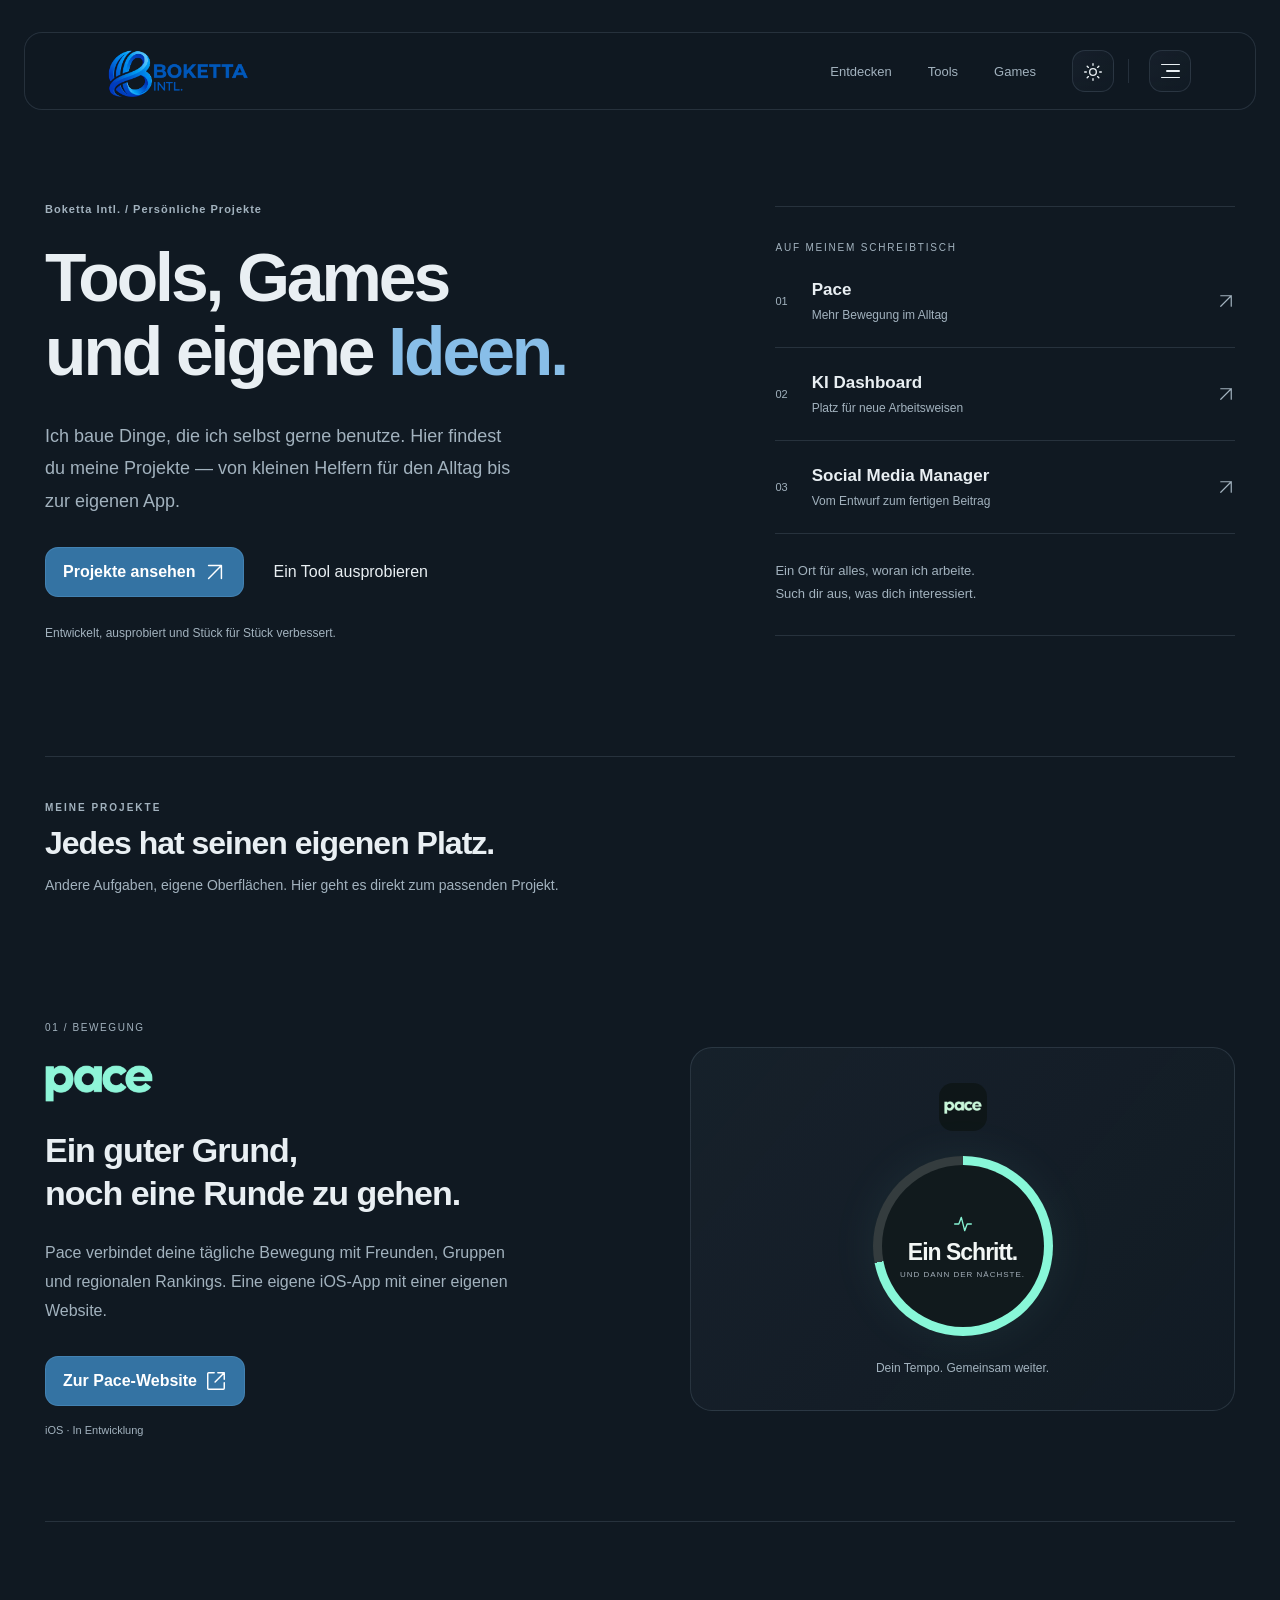
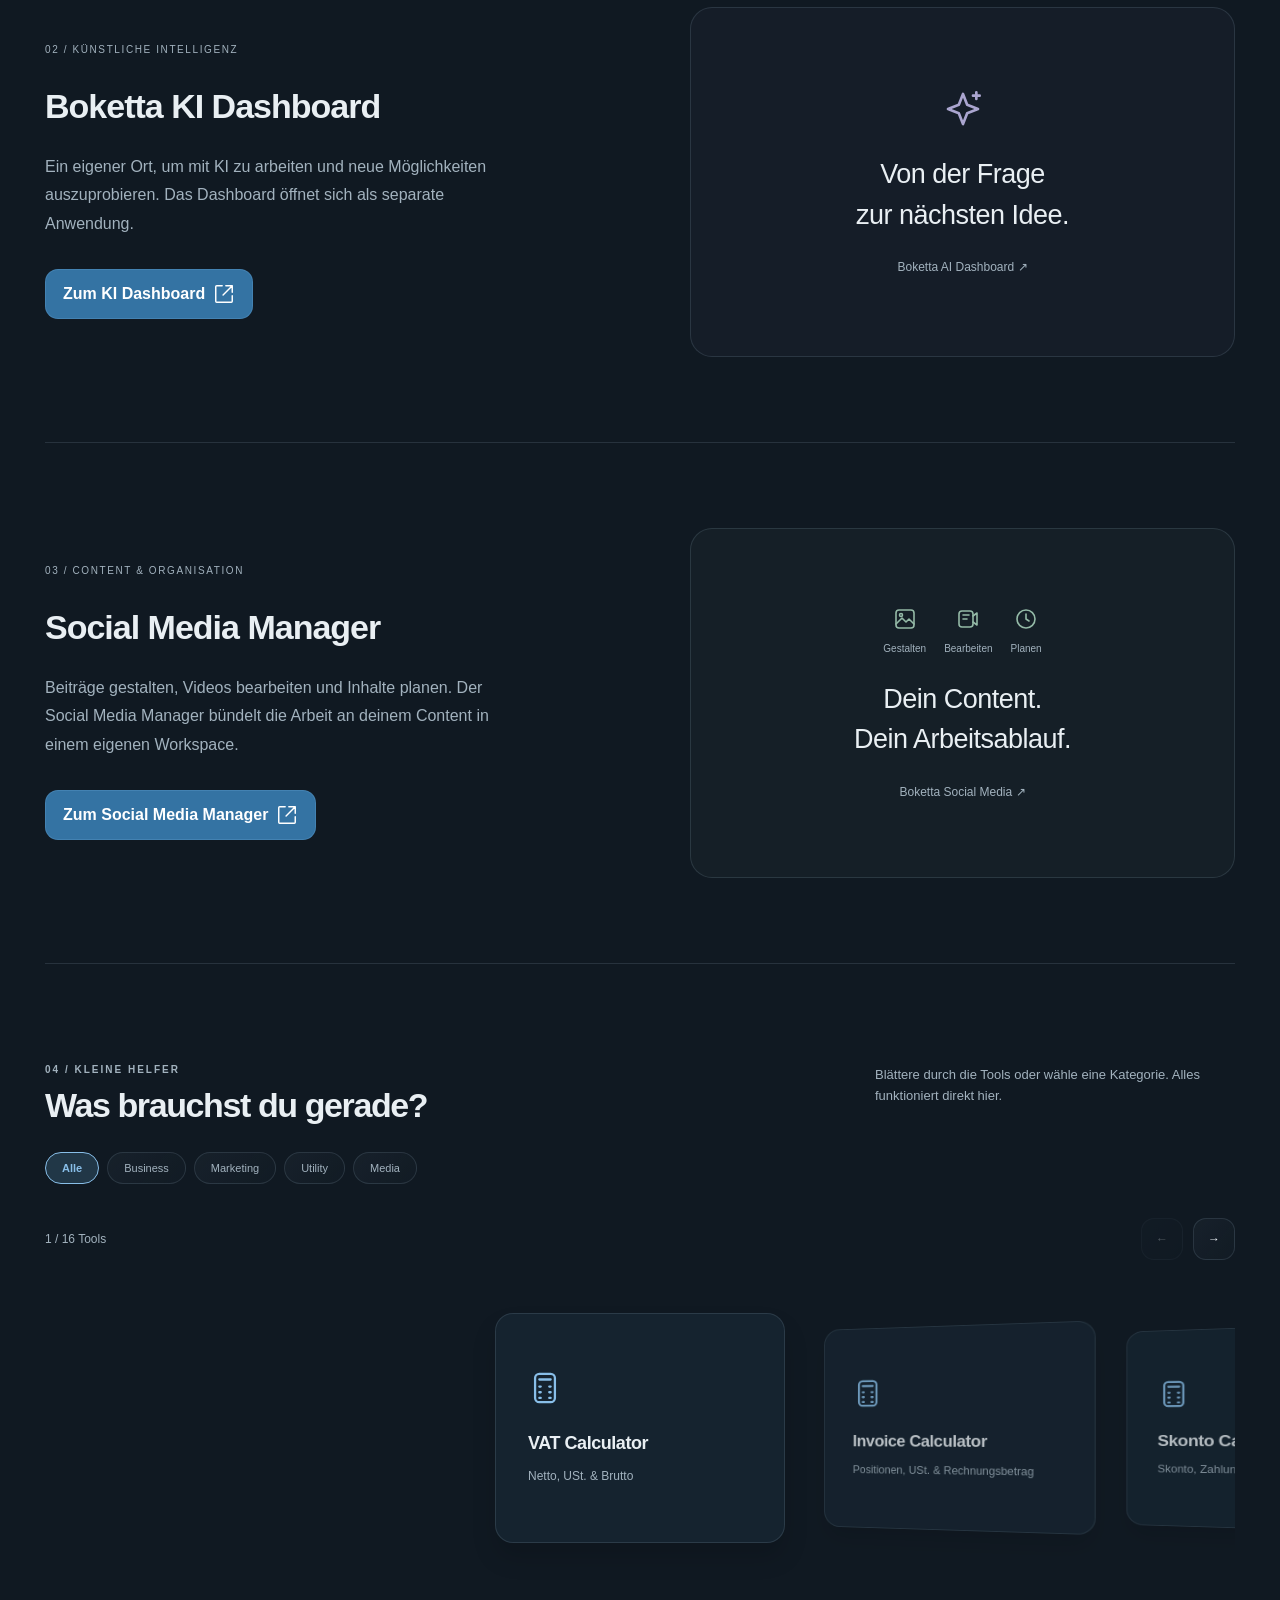
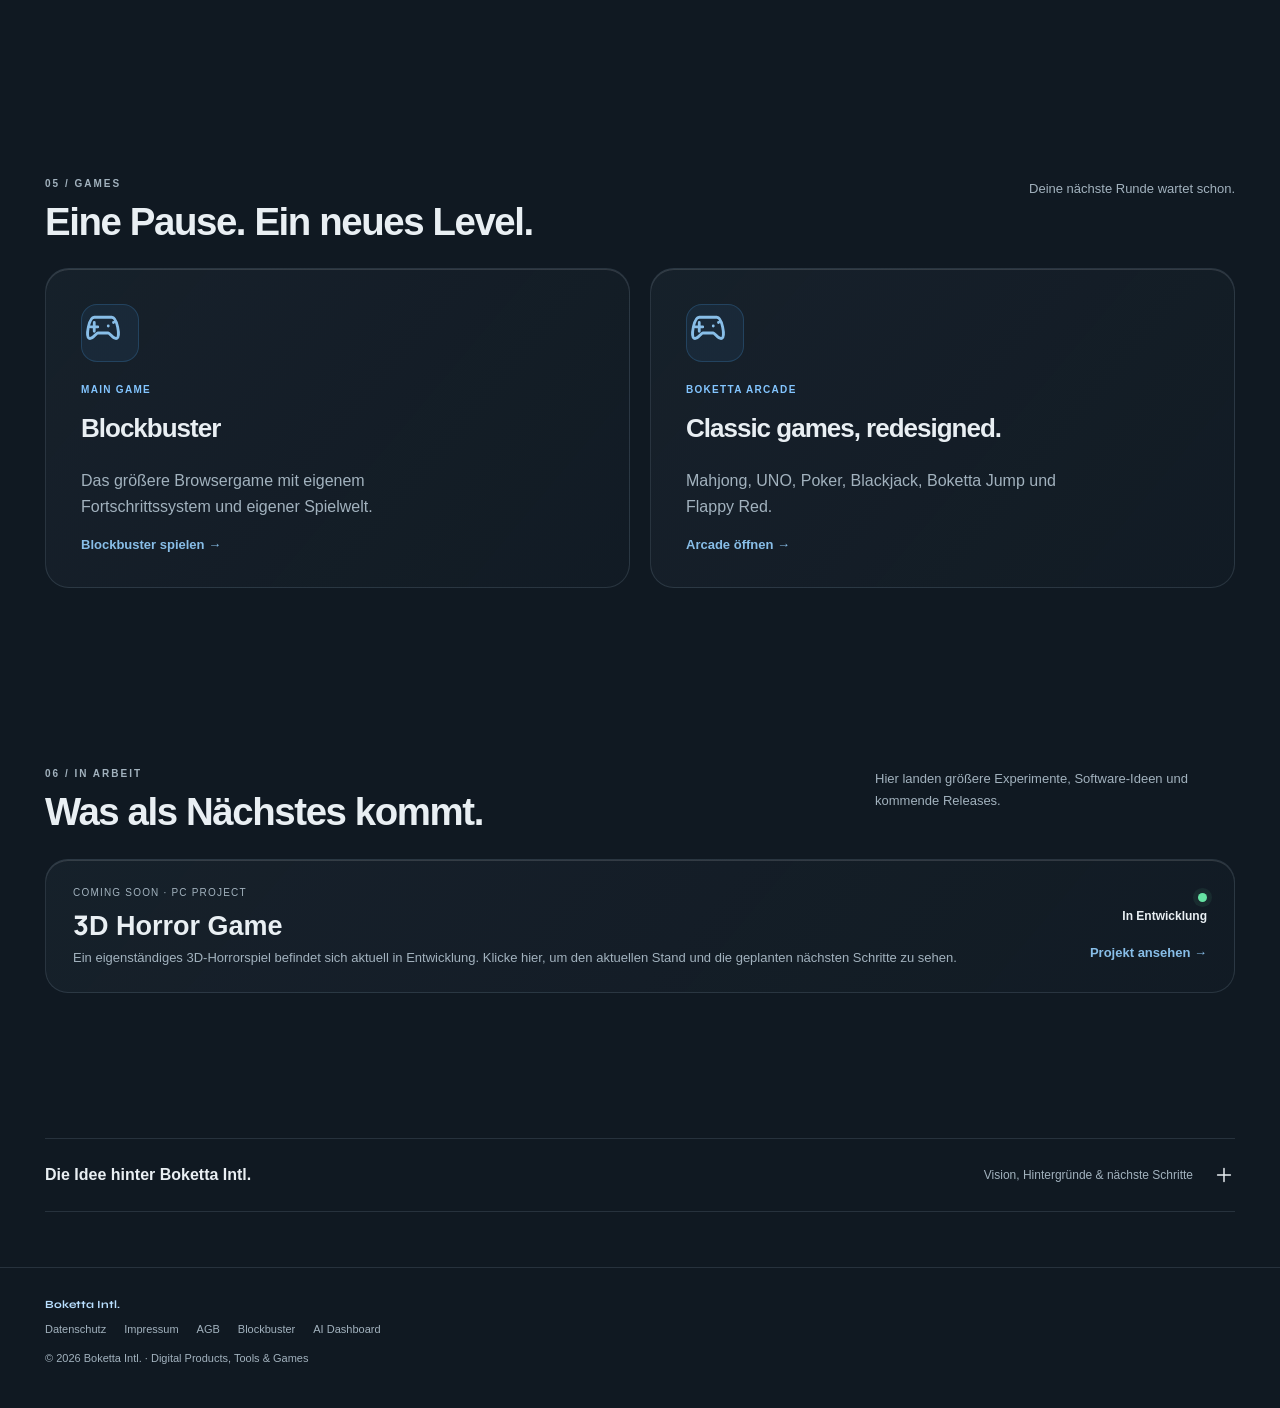
==== commit 084e3bbc: "Separate Pace website and refine Intl project sections and tool carousel" ====
--- a/index.html
+++ b/index.html
@@ -707,7 +707,7 @@
 }
 </style>
 <script>try{document.documentElement.dataset.theme=localStorage.getItem("boketta-intl-theme")==="light"?"light":"dark"}catch{}</script>
-<link rel="stylesheet" href="hub.css">
+<link rel="stylesheet" href="hub.css"><link rel="stylesheet" href="intl.css">
 </head>
 <body>
 <a class="skip-link" href="#collection">Zum Inhalt</a>
@@ -718,26 +718,18 @@
 </div></header>
 <main id="home">
   <div class="wrap">
-<section class="hero hub-hero">
-<div class="hero-text"><div class="eyebrow"><i></i> Das Boketta Universum</div><h1>Eine Idee.<br>Viele <span>Möglichkeiten.</span></h1><p class="hero-copy">Kreieren. Entdecken. Einfach machen.<br>Deine nächste Idee beginnt hier.</p><div class="actions"><a class="btn primary" href="#collection">Projekte entdecken <i data-icon="arrow"></i></a><a class="btn text-btn" href="#tools">Direkt zu den Tools <i data-icon="grid"></i></a></div><div class="hero-note"><span><i data-icon="spark"></i> Independent built</span><span><i data-icon="globe"></i> Alles an einem Ort</span></div></div>
-<div class="universe" aria-label="Boketta verbindet Social Media, KI, Tools, Games und Pace">
-<div class="orbit orbit-one"></div><div class="orbit orbit-two"></div><div class="universe-core"><i data-icon="layers"></i><strong>Boketta</strong><span>Deine Ideen. Verbunden.</span></div>
-<a class="satellite sat-social" href="https://boketta-sm.netlify.app/" target="_blank" rel="noopener"><span class="app-icon mint"><i data-icon="video"></i></span><span><small>CREATE</small><strong>Social Media</strong></span><i data-icon="arrow"></i></a>
-<a class="satellite sat-ai" href="https://boketta-ki-dashboard.netlify.app/" target="_blank" rel="noopener"><span class="app-icon lilac"><i data-icon="spark"></i></span><span><small>EXPLORE</small><strong>AI Dashboard</strong></span></a>
-<a class="satellite sat-pace" href="pace.html"><img src="assets/pace-icon.png" alt="" class="app-icon"><span><small>MOVE</small><strong>Pace</strong></span><i data-icon="arrow"></i></a>
-<a class="satellite sat-games" href="#games"><span class="app-icon peach"><i data-icon="game"></i></span><span><small>PLAY</small><strong>Games & Arcade</strong></span></a>
-<span class="orbit-caption">IDEAS INTO EXPERIENCES</span></div>
+<section class="hero hub-hero personal-hero">
+<div class="hero-text"><div class="eyebrow">Boketta Intl. / Persönliche Projekte</div><h1>Tools, Games<br>und eigene <span>Ideen.</span></h1><p class="hero-copy">Ich baue Dinge, die ich selbst gerne benutze. Hier findest du meine Projekte — von kleinen Helfern für den Alltag bis zur eigenen App.</p><div class="actions"><a class="btn primary" href="#collection">Projekte ansehen <i data-icon="arrow"></i></a><a class="btn text-btn" href="#tools">Ein Tool ausprobieren</a></div><div class="hero-note">Entwickelt, ausprobiert und Stück für Stück verbessert.</div></div>
+<div class="project-notes"><span class="notes-label">AUF MEINEM SCHREIBTISCH</span><a href="#pace-project"><span>01</span><div><strong>Pace</strong><small>Mehr Bewegung im Alltag</small></div><i data-icon="arrow"></i></a><a href="#ai"><span>02</span><div><strong>KI Dashboard</strong><small>Platz für neue Arbeitsweisen</small></div><i data-icon="arrow"></i></a><a href="#social"><span>03</span><div><strong>Social Media Manager</strong><small>Vom Entwurf zum fertigen Beitrag</small></div><i data-icon="arrow"></i></a><p>Ein Ort für alles, woran ich arbeite.<br>Such dir aus, was dich interessiert.</p></div>
 </section>
-<section id="collection" class="collection"><div class="section-head"><div><div class="kicker">01 / ENTDECKEN</div><h2>Ein Zuhause für alle Projekte.</h2></div><span class="section-intro">Wohin geht’s als Nächstes?</span></div>
-<div class="collection-grid">
-<a class="product-card social-card" href="https://boketta-sm.netlify.app/" target="_blank" rel="noopener"><div class="product-top"><span class="app-icon mint"><i data-icon="video"></i></span><span class="pill">WEB APP <i data-icon="external"></i></span></div><div class="product-art social-art" aria-hidden="true"><div class="mini-post post-back"><i data-icon="image"></i></div><div class="mini-post post-front"><span>MAKE IT</span><strong>your<br>story.</strong><div class="post-wave"></div><small>BOKETTA / CREATE</small></div><div class="mini-timeline"><i data-icon="play"></i><span></span><span></span><span></span><span></span></div></div><div class="product-copy"><small>CREATE & ORGANIZE</small><h3>Social Media<br>Management</h3><p>Aus Ideen wird Content. Aus Content dein nächster Schritt.</p><div class="product-tags"><span>Creator</span><span>Editor</span><span>Planer</span></div><span class="product-link">Workspace öffnen <i data-icon="arrow"></i></span></div></a>
-<a class="product-card pace-card" href="pace.html"><div class="product-top"><img class="app-icon" src="assets/pace-icon.png" alt=""><span class="pill">iOS · IN ENTWICKLUNG</span></div><div class="product-art pace-art" aria-hidden="true"><div class="step-ring"><div><i data-icon="activity"></i><strong>8.420</strong><small>SCHRITTE</small></div></div><span class="pace-streak"><i data-icon="flame"></i> Dein Rhythmus. Dein Ziel.</span></div><div class="product-copy"><small>MOVE & CONNECT</small><span class="pace-wordmark" role="img" aria-label="Pace"></span><p>Jeder Schritt zählt. Gemeinsam noch mehr.</p><div class="product-tags"><span>Bewegung</span><span>Rankings</span><span>Freunde</span></div><span class="product-link">Pace entdecken <i data-icon="arrow"></i></span></div></a>
-<a class="product-card ai-card" id="ai" href="https://boketta-ki-dashboard.netlify.app/" target="_blank" rel="noopener"><div class="product-top"><span class="app-icon lilac"><i data-icon="spark"></i></span><span class="pill">WEB APP <i data-icon="external"></i></span></div><div class="ai-art" aria-hidden="true"><span></span><span></span><span></span><i data-icon="spark"></i></div><div class="product-copy"><small>THINK & EXPLORE</small><h3>Boketta AI</h3><p>Ein Einstieg. Neue Möglichkeiten mit KI.</p><span class="product-link">Dashboard öffnen <i data-icon="arrow"></i></span></div></a>
-</div></section>
+<div id="collection" class="collection-intro"><div class="kicker">MEINE PROJEKTE</div><h2>Jedes hat seinen eigenen Platz.</h2><p>Andere Aufgaben, eigene Oberflächen. Hier geht es direkt zum passenden Projekt.</p></div>
+<section id="pace-project" class="project-section pace-project"><div class="project-description"><span class="section-number">01 / BEWEGUNG</span><span class="pace-wordmark" role="img" aria-label="Pace"></span><h2>Ein guter Grund,<br>noch eine Runde zu gehen.</h2><p>Pace verbindet deine tägliche Bewegung mit Freunden, Gruppen und regionalen Rankings. Eine eigene iOS-App mit einer eigenen Website.</p><a class="btn primary pace-external" href="https://pace.netlify.app/" target="_blank" rel="noopener">Zur Pace-Website <i data-icon="external"></i></a><small class="project-state">iOS · In Entwicklung</small></div><a class="project-window pace-external" href="https://pace.netlify.app/" target="_blank" rel="noopener" aria-label="Pace-Website öffnen"><img src="assets/pace-icon.png" alt="Pace App-Icon"><div class="step-ring"><div><i data-icon="activity"></i><strong>Ein Schritt.</strong><small>UND DANN DER NÄCHSTE.</small></div></div><span>Dein Tempo. Gemeinsam weiter.</span></a></section>
+<section id="ai" class="project-section ai-project"><div class="project-description"><span class="section-number">02 / KÜNSTLICHE INTELLIGENZ</span><h2>Boketta KI Dashboard</h2><p>Ein eigener Ort, um mit KI zu arbeiten und neue Möglichkeiten auszuprobieren. Das Dashboard öffnet sich als separate Anwendung.</p><a class="btn primary" href="https://boketta-ki-dashboard.netlify.app/" target="_blank" rel="noopener">Zum KI Dashboard <i data-icon="external"></i></a></div><a class="project-window ai-window" href="https://boketta-ki-dashboard.netlify.app/" target="_blank" rel="noopener" aria-label="KI Dashboard öffnen"><i data-icon="spark"></i><strong>Von der Frage<br>zur nächsten Idee.</strong><span>Boketta AI Dashboard ↗</span></a></section>
+<section id="social" class="project-section social-project"><div class="project-description"><span class="section-number">03 / CONTENT & ORGANISATION</span><h2>Social Media Manager</h2><p>Beiträge gestalten, Videos bearbeiten und Inhalte planen. Der Social Media Manager bündelt die Arbeit an deinem Content in einem eigenen Workspace.</p><a class="btn primary" href="https://boketta-sm.netlify.app/" target="_blank" rel="noopener">Zum Social Media Manager <i data-icon="external"></i></a></div><a class="project-window social-window" href="https://boketta-sm.netlify.app/" target="_blank" rel="noopener" aria-label="Social Media Manager öffnen"><div class="content-flow"><span><i data-icon="image"></i> Gestalten</span><span><i data-icon="video"></i> Bearbeiten</span><span><i data-icon="clock"></i> Planen</span></div><strong>Dein Content.<br>Dein Arbeitsablauf.</strong><span>Boketta Social Media ↗</span></a></section>
     <section id="tools">
       <div class="section-head">
-        <div><div class="kicker">02 / DEIN WERKZEUGKASTEN</div><h2>Kleine Tools. Große Abkürzung.</h2></div>
-        <p class="section-intro">Berechnen, planen, vereinfachen. Direkt hier im Browser.</p>
+        <div><div class="kicker">04 / KLEINE HELFER</div><h2>Was brauchst du gerade?</h2></div>
+        <p class="section-intro">Blättere durch die Tools oder wähle eine Kategorie. Alles funktioniert direkt hier.</p>
       </div>
 
       <div class="tool-bar">
@@ -748,7 +740,7 @@
         <button class="filter-btn" data-filter="media">Media</button>
       </div>
 
-      <div class="tool-grid">
+      <div class="carousel-shell"><div class="carousel-controls"><span id="toolPosition" aria-live="polite"></span><div><button type="button" class="icon-btn" id="toolsPrev" aria-label="Vorheriges Tool">←</button><button type="button" class="icon-btn" id="toolsNext" aria-label="Nächstes Tool">→</button></div></div><div class="tool-grid" id="toolCarousel" role="region" aria-label="Tools zum Durchblättern" tabindex="0">
         <div class="tool" data-cat="business" data-tool="vat"><div class="tool-name">VAT Calculator</div><small>Netto, USt. & Brutto</small></div>
         <div class="tool" data-cat="business" data-tool="invoice"><div class="tool-name">Invoice Calculator</div><small>Positionen, USt. & Rechnungsbetrag</small></div>
         <div class="tool" data-cat="business" data-tool="skonto"><div class="tool-name">Skonto Calculator</div><small>Skonto, Zahlungsziel & Ersparnis</small></div>
@@ -767,7 +759,7 @@
         <div class="tool" data-cat="utility" data-tool="worktime"><div class="tool-name">Working Time Calculator</div><small>Arbeitszeit, Pause & Dezimalstunden</small></div>
       </div>
 
-      <div class="demo-grid tools-demo-closed" aria-hidden="true">
+      </div><div class="demo-grid tools-demo-closed" aria-hidden="true">
         <div class="panel">
           <h3>VAT Calculator</h3>
           <div class="field"><label>Netto-Betrag</label><input id="vatAmount" type="number" min="0" step="0.01" value="100"></div>
@@ -786,7 +778,7 @@
 
     <section id="games">
   <div class="section-head">
-    <div><div class="kicker">03 / PLAY</div><h2>Eine Pause. Ein neues Level.</h2></div>
+    <div><div class="kicker">05 / GAMES</div><h2>Eine Pause. Ein neues Level.</h2></div>
     <p class="section-intro">Deine nächste Runde wartet schon.</p>
   </div>
 
@@ -808,7 +800,7 @@
 
     <section id="projects">
       <div class="section-head">
-        <div><div class="kicker">04 / IN ARBEIT</div><h2>Was als Nächstes kommt.</h2></div>
+        <div><div class="kicker">06 / IN ARBEIT</div><h2>Was als Nächstes kommt.</h2></div>
         <p class="section-intro">Hier landen größere Experimente, Software-Ideen und kommende Releases.</p>
       </div>
       <div class="projects-grid">
@@ -905,7 +897,7 @@
 <div class="site-menu" id="siteMenu" aria-hidden="true" role="dialog" aria-modal="true" aria-label="Navigation">
   <div class="site-menu-panel">
     <div class="site-menu-head"><div><div class="modal-kicker">Boketta Intl.</div><div class="menu-title">Menu</div></div><button class="close" id="menuClose" aria-label="Menü schließen">×</button></div>
-    <div class="menu-links"><div class="menu-label">ENTDECKEN</div><a class="menu-destination" href="#collection"><i data-icon="layers"></i> Alle Projekte <i data-icon="arrow"></i></a><a class="menu-destination" href="https://boketta-sm.netlify.app/" target="_blank" rel="noopener"><i data-icon="video"></i> Social Media Management <i data-icon="external"></i></a><a class="menu-destination" href="pace.html"><i data-icon="activity"></i> Pace <i data-icon="arrow"></i></a><a class="menu-destination" href="#games"><i data-icon="game"></i> Games & Arcade <i data-icon="arrow"></i></a><div class="menu-label">MEHR VON BOKETTA</div>
+    <div class="menu-links"><div class="menu-label">ENTDECKEN</div><a class="menu-destination" href="#collection"><i data-icon="layers"></i> Alle Projekte <i data-icon="arrow"></i></a><a class="menu-destination" href="https://boketta-sm.netlify.app/" target="_blank" rel="noopener"><i data-icon="video"></i> Social Media Management <i data-icon="external"></i></a><a class="menu-destination pace-external" href="https://pace.netlify.app/" target="_blank" rel="noopener"><i data-icon="activity"></i> Pace <i data-icon="arrow"></i></a><a class="menu-destination" href="#games"><i data-icon="game"></i> Games & Arcade <i data-icon="arrow"></i></a><div class="menu-label">MEHR VON BOKETTA</div>
       <button type="button" data-menu-view="about-personal"><span>Über mich</span><small>Persönliche Vorstellung</small></button>
       <button type="button" data-menu-view="profile"><span>Profil</span><small>Creator · Builder · Marketing</small></button>
       <div class="menu-tools">
@@ -1934,6 +1926,6 @@
 });
 
 </script>
-<script src="hub.js"></script>
+<script src="hub.js"></script><script src="intl.js"></script>
 </body>
 </html>
--- a/intl.css
+++ b/intl.css
@@ -0,0 +1,3 @@
+/* A quieter, personal project directory. */
+:root{--bg:#101922;--bg2:#16222d;--surface:#1a2a37;--surface2:#213747;--text:#e9eff3;--muted:#a2b2be;--line:#a8c1d626;--blue:#88bee8;--blue2:#286399;--solid:#15232f;--glass:linear-gradient(130deg,#718ba212,#718ba205)}:root[data-theme=light]{--bg:#f5f4f0;--bg2:#fff;--surface:#fff;--surface2:#e8edf1;--text:#253a48;--muted:#586b77;--line:#4b677326;--blue:#2c6590;--solid:#fafaf7;--glass:linear-gradient(130deg,#fff9,#fff5)}body{background:var(--bg)}.wrap{width:min(1190px,calc(100% - 80px))}header{background:color-mix(in srgb,var(--bg) 88%,transparent);box-shadow:none;border-radius:18px}.personal-hero{min-height:680px;padding:110px 0 100px;grid-template-columns:1.35fr 1fr;gap:110px}.personal-hero h1{font-size:clamp(48px,5.3vw,74px);line-height:1.1;font-weight:650;letter-spacing:-.045em}.personal-hero h1 span{display:inline}.personal-hero .hero-copy{max-width:480px;font-size:18px;margin-top:30px;line-height:1.8}.personal-hero .eyebrow{border:0;padding:0;background:none;color:var(--muted);font-size:11px;letter-spacing:1px;text-transform:none}.personal-hero .hero-note{display:block;line-height:1.6;font-size:12px}.btn.primary{background:#3473a3;color:#fff;border:1px solid #78b6e43a;box-shadow:none}.project-notes{padding:30px 0;border-block:1px solid var(--line)}.notes-label{font-size:10px;letter-spacing:1.8px;color:var(--muted)}.project-notes>a{display:flex;align-items:center;gap:24px;padding:25px 0;border-bottom:1px solid var(--line)}.project-notes>a>span{font-size:11px;color:var(--muted)}.project-notes strong{font-size:17px;font-weight:550;display:block}.project-notes small{display:block;margin-top:8px;color:var(--muted);font-size:12px}.project-notes .icon{margin-left:auto;width:18px;color:var(--muted)}.project-notes p{font-size:13px;line-height:1.8;color:var(--muted);margin:25px 0 0}.collection-intro{padding:45px 0 25px;border-top:1px solid var(--line);scroll-margin-top:120px}.collection-intro h2{font-size:32px;letter-spacing:-1px;font-weight:550;margin:15px 0}.collection-intro p{font-size:14px;color:var(--muted);line-height:1.7}.project-section{display:grid;grid-template-columns:1fr 1fr;gap:100px;align-items:center;padding:85px 0;border-bottom:1px solid var(--line)}.section-number{font-size:10px;letter-spacing:1.6px;color:var(--muted);display:block;margin-bottom:30px}.project-description h2{font-size:34px;line-height:1.25;letter-spacing:-1px;font-weight:550;margin:25px 0}.project-description p{font-size:16px;line-height:1.8;color:var(--muted);margin:0 0 30px;max-width:470px}.project-state{display:block;color:var(--muted);font-size:11px;margin-top:18px}.project-window{min-height:350px;display:flex;flex-direction:column;justify-content:center;align-items:center;gap:25px;padding:35px;border-radius:22px;border:1px solid var(--line);background:var(--glass)}.project-window>img{width:48px;height:48px;border-radius:14px}.project-window>.step-ring{width:180px;height:180px;background:conic-gradient(#88f7d8 0 72%,#343c3e 72%)}.project-window .step-ring strong{font-size:23px}.project-window>span{font-size:12px;color:var(--muted)}.ai-window{background:#77769b0d}.ai-window>.icon{width:40px;height:40px;color:#aaa5cf}.project-window>strong{font-size:27px;font-weight:500;line-height:1.5;letter-spacing:-.5px;text-align:center}.social-window{background:#799b860d}.content-flow{display:flex;gap:18px}.content-flow>span{display:flex;flex-direction:column;align-items:center;gap:12px;font-size:10px;color:var(--muted)}.content-flow .icon{width:24px;height:24px;color:#94baa7}#tools{padding:100px 0}#tools .section-head h2{font-size:34px;font-weight:550}.carousel-shell{position:relative}.carousel-controls{display:flex;justify-content:space-between;align-items:center;padding:18px 0;color:var(--muted);font-size:12px}.carousel-controls>div{display:flex;gap:10px}.carousel-controls .icon-btn:disabled{opacity:.3;cursor:default}.tool-grid{display:flex!important;gap:24px;overflow-x:auto;overflow-y:hidden;padding:35px max(20px,calc(50% - 145px)) 45px;scroll-snap-type:x mandatory;scrollbar-width:thin;scrollbar-color:var(--blue) transparent;perspective:1000px;overscroll-behavior-x:contain;min-width:0;scroll-behavior:smooth}.tool-grid .tool{flex:0 0 290px;min-height:230px;padding:32px;scroll-snap-align:center;transform:rotateY(var(--tilt,0deg)) scale(var(--scale,1))!important;opacity:var(--fade,1)!important;transition:transform .18s,opacity .18s;background:var(--solid);border:1px solid var(--line);box-shadow:0 15px 24px #0002;display:flex;flex-direction:column;justify-content:center;white-space:normal}.tool-grid .tool>.icon{width:34px;height:34px;margin-bottom:28px}.tool-grid .tool-name{font-size:18px;font-weight:550;margin-bottom:8px}.tool-grid .tool small{font-size:12px}.tool-grid .tool[style*="display: none"]{display:none!important}.tool-bar{margin-top:30px}.section-head{align-items:start}#games,#projects{padding:90px 0}.game{padding:35px}.game h3{font-size:26px;font-weight:550}.game p{max-width:390px}.about-archive{padding:55px 0}.pace-project .pace-wordmark{background:#8ef5d8}:root[data-theme=light] .pace-project .pace-wordmark{background:#072d20}@media(max-width:1000px){.personal-hero{gap:55px}.project-section{gap:55px}.wrap{width:calc(100% - 56px)}}@media(max-width:760px){.wrap{width:calc(100% - 40px)}.personal-hero{grid-template-columns:1fr;gap:55px;min-height:0;padding:70px 0}.personal-hero h1{font-size:clamp(43px,9vw,60px)}.personal-hero .hero-copy{font-size:16px;line-height:1.8}.project-notes{padding:25px 0}.project-notes>a{padding:20px 0}.project-section{grid-template-columns:1fr;gap:35px;padding:65px 0}.project-description h2{font-size:30px}.project-window{min-height:320px}.collection-intro h2{font-size:28px}#tools,#games,#projects{padding:65px 0}.tool-grid{padding-inline:calc(50% - 125px);gap:16px}.tool-grid .tool{flex-basis:250px;min-height:225px}.carousel-controls{padding-top:10px}.section-head{display:block}.tool-bar{gap:6px}.filter-btn{padding:8px 11px;font-size:12px}}
+.tool-grid .tool-name{font-family:inherit}.menu-destination>.icon:first-child{margin-left:0}
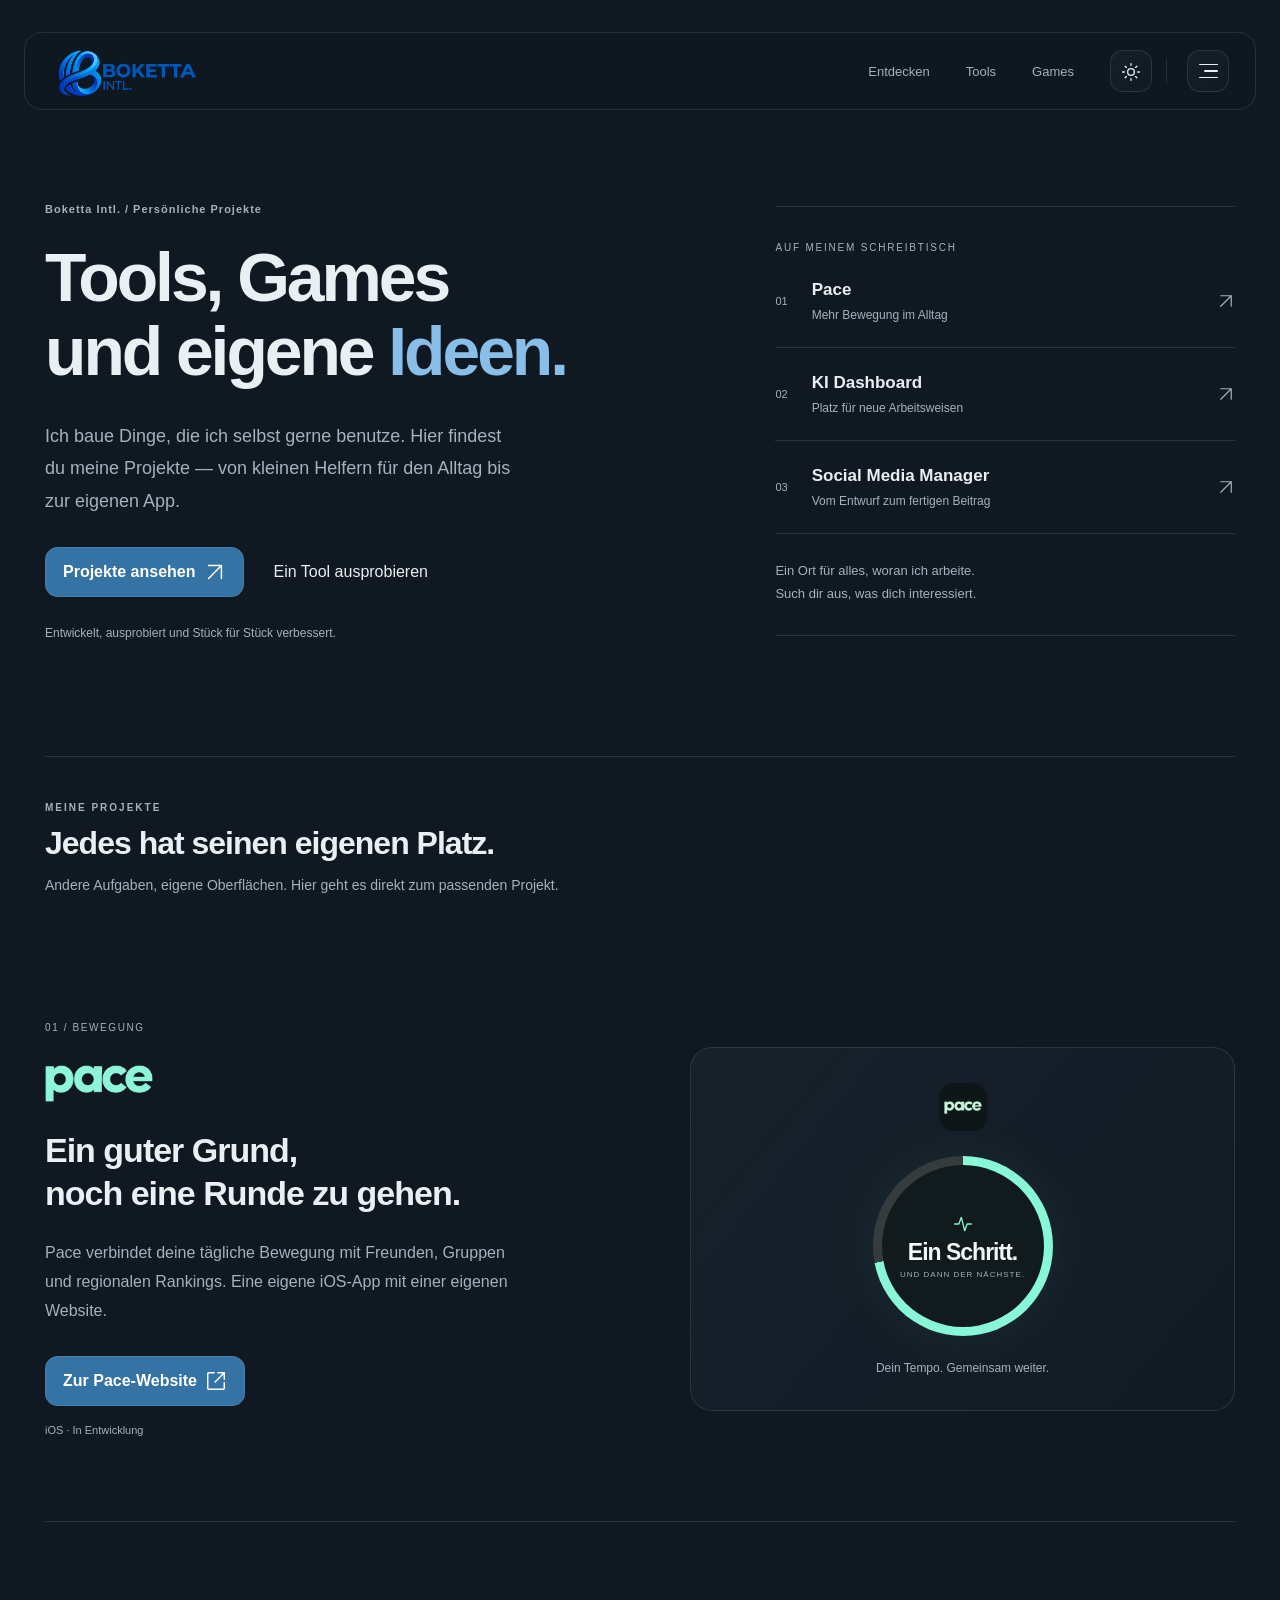
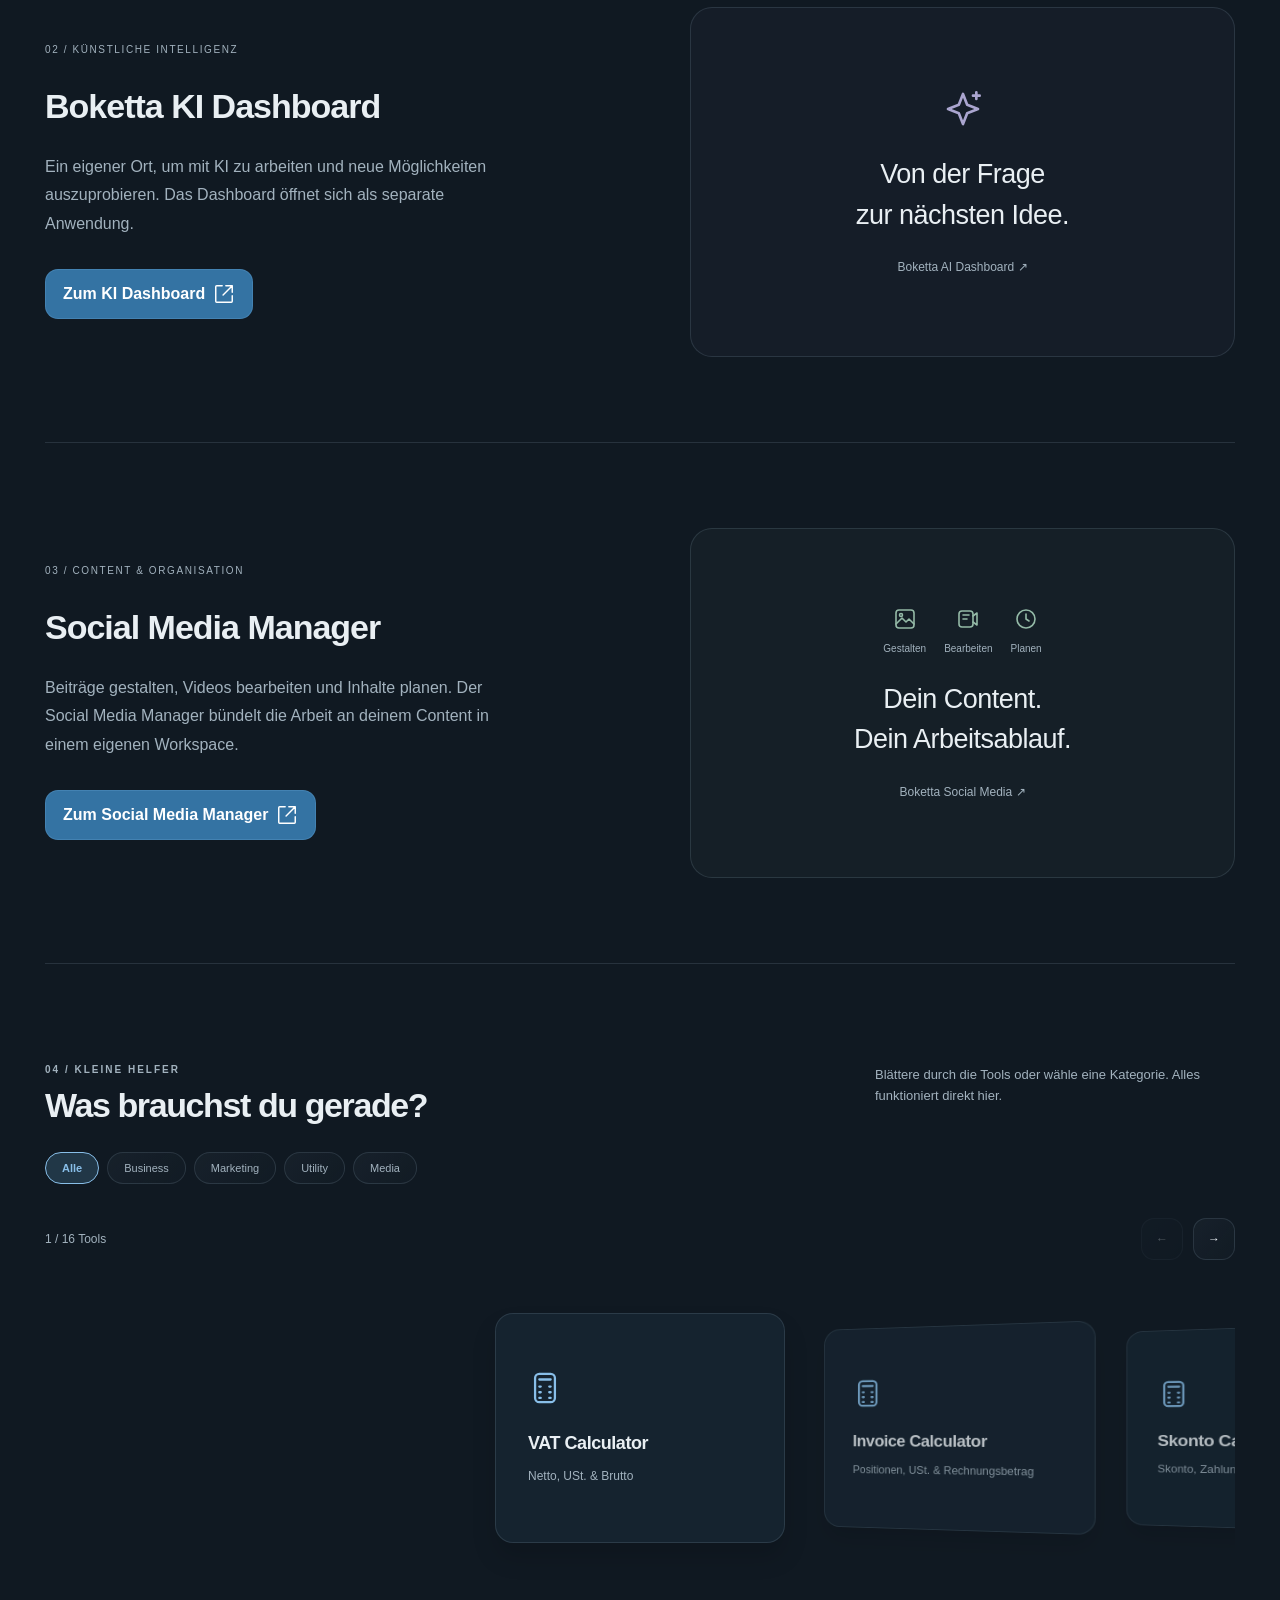
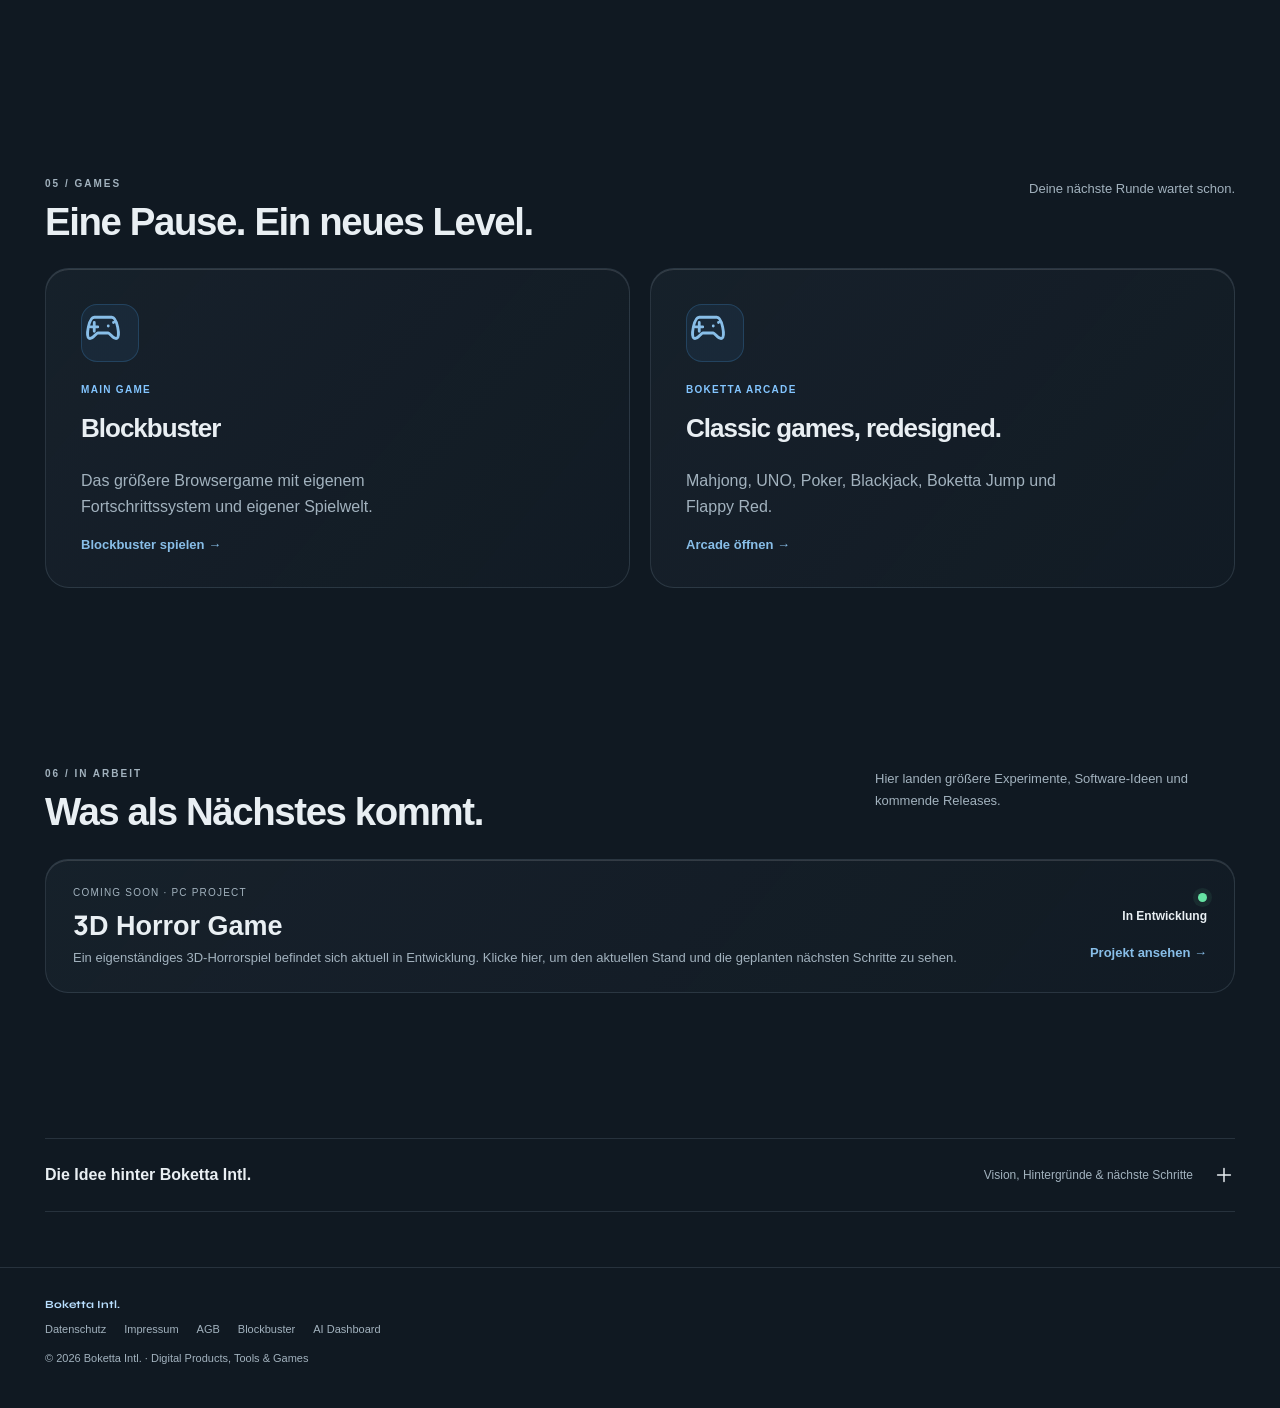
==== commit 92c11b43: "Match reference HUD dropdown and refine Pace widgets and pricing presentation" ====
--- a/index.html
+++ b/index.html
@@ -707,7 +707,7 @@
 }
 </style>
 <script>try{document.documentElement.dataset.theme=localStorage.getItem("boketta-intl-theme")==="light"?"light":"dark"}catch{}</script>
-<link rel="stylesheet" href="hub.css"><link rel="stylesheet" href="intl.css">
+<link rel="stylesheet" href="hub.css"><link rel="stylesheet" href="intl.css"><link rel="stylesheet" href="navigation.css">
 </head>
 <body>
 <a class="skip-link" href="#collection">Zum Inhalt</a>
@@ -897,7 +897,7 @@
 <div class="site-menu" id="siteMenu" aria-hidden="true" role="dialog" aria-modal="true" aria-label="Navigation">
   <div class="site-menu-panel">
     <div class="site-menu-head"><div><div class="modal-kicker">Boketta Intl.</div><div class="menu-title">Menu</div></div><button class="close" id="menuClose" aria-label="Menü schließen">×</button></div>
-    <div class="menu-links"><div class="menu-label">ENTDECKEN</div><a class="menu-destination" href="#collection"><i data-icon="layers"></i> Alle Projekte <i data-icon="arrow"></i></a><a class="menu-destination" href="https://boketta-sm.netlify.app/" target="_blank" rel="noopener"><i data-icon="video"></i> Social Media Management <i data-icon="external"></i></a><a class="menu-destination pace-external" href="https://pace.netlify.app/" target="_blank" rel="noopener"><i data-icon="activity"></i> Pace <i data-icon="arrow"></i></a><a class="menu-destination" href="#games"><i data-icon="game"></i> Games & Arcade <i data-icon="arrow"></i></a><div class="menu-label">MEHR VON BOKETTA</div>
+    <div class="menu-links"><div class="menu-label">BOKETTA HUB</div><details class="hub-dropdown"><summary>Boketta Hub <span aria-hidden="true">⌄</span></summary><div><a href="https://boketta-intl.netlify.app/">Boketta Intl. Homepage</a><a href="https://pace.netlify.app/">Pace</a><a href="https://boketta-ki-dashboard.netlify.app/" target="_blank" rel="noopener">KI Dashboard</a><a href="https://boketta-sm.netlify.app/" target="_blank" rel="noopener">Social Media Manager</a><a href="https://boketta-games.netlify.app/" target="_blank" rel="noopener">Blockbuster Game</a></div></details><div class="menu-separator"></div><div class="menu-label">ENTDECKEN</div><a class="menu-destination" href="#collection"><i data-icon="layers"></i> Alle Projekte <i data-icon="arrow"></i></a><a class="menu-destination" href="https://boketta-sm.netlify.app/" target="_blank" rel="noopener"><i data-icon="video"></i> Social Media Management <i data-icon="external"></i></a><a class="menu-destination pace-external" href="https://pace.netlify.app/" target="_blank" rel="noopener"><i data-icon="activity"></i> Pace <i data-icon="arrow"></i></a><a class="menu-destination" href="#games"><i data-icon="game"></i> Games & Arcade <i data-icon="arrow"></i></a><div class="menu-label">MEHR VON BOKETTA</div>
       <button type="button" data-menu-view="about-personal"><span>Über mich</span><small>Persönliche Vorstellung</small></button>
       <button type="button" data-menu-view="profile"><span>Profil</span><small>Creator · Builder · Marketing</small></button>
       <div class="menu-tools">
@@ -1827,9 +1827,9 @@
 const menuClose=document.getElementById("menuClose");
 const projectModal=document.getElementById("projectModal");
 const projectClose=document.getElementById("projectClose");
-function openSiteMenu(){siteMenu.classList.add("open");document.body.style.overflow="hidden";menuClose.focus();siteMenu.setAttribute("aria-hidden","false");menuOpen?.setAttribute("aria-expanded","true")}
+function openSiteMenu(){siteMenu.classList.add("open");document.body.style.overflow="hidden";siteMenu.querySelector("summary,a,button").focus();siteMenu.setAttribute("aria-hidden","false");menuOpen?.setAttribute("aria-expanded","true")}
 function closeSiteMenu(){const wasOpen=siteMenu.classList.contains("open");siteMenu.classList.remove("open");document.body.style.overflow="";if(wasOpen)menuOpen.focus();siteMenu.setAttribute("aria-hidden","true");menuOpen?.setAttribute("aria-expanded","false")}
-menuOpen?.addEventListener("click",openSiteMenu);menuClose?.addEventListener("click",closeSiteMenu);
+menuOpen?.addEventListener("click",()=>siteMenu.classList.contains("open")?closeSiteMenu():openSiteMenu());menuClose?.addEventListener("click",closeSiteMenu);
 siteMenu?.addEventListener("click",e=>{if(e.target===siteMenu)closeSiteMenu()});
 
 const menuToolsToggle=document.getElementById("menuToolsToggle");
@@ -1926,6 +1926,6 @@
 });
 
 </script>
-<script src="hub.js"></script><script src="intl.js"></script>
+<script src="hub.js"></script><script src="intl.js"></script><script src="navigation.js"></script>
 </body>
 </html>
--- a/navigation.css
+++ b/navigation.css
@@ -0,0 +1,2 @@
+/* Shared HUD dropdown: positioned below the top bar, like the supplied reference. */
+header{z-index:1300!important}.nav{max-width:none!important;width:100%!important;padding:0 26px!important}.brand-logo{margin-right:auto}.brand-logo .logo-ready{width:156px;height:56px;object-fit:contain;object-position:left center}.site-menu{position:fixed!important;inset:106px 24px auto auto!important;width:min(430px,calc(100% - 48px))!important;height:auto!important;padding:0!important;background:none!important;backdrop-filter:none!important;z-index:1250!important;display:none;pointer-events:none}.site-menu.open{display:block!important}.site-menu-panel{width:100%!important;height:auto!important;max-height:calc(100dvh - 125px)!important;border-radius:22px!important;padding:0!important;pointer-events:auto;overflow:auto!important;background:var(--solid)!important;border:1px solid var(--line);box-shadow:0 20px 55px #0004;scrollbar-width:thin;scrollbar-color:#477ca0 transparent}.site-menu-head{padding:24px 28px 20px!important;display:flex!important;border-bottom:1px solid var(--line)}.site-menu-head strong{display:block;font-size:23px;margin:12px 0 7px;letter-spacing:-.6px}.site-menu-head small{color:var(--muted);font-size:13px}.site-menu-head .menu-label{padding:0!important;color:var(--blue)}.site-menu-head .close{display:none!important}.menu-links{padding:12px 18px 22px!important;max-height:none!important;overflow:visible!important}.menu-label{font-size:10px!important;font-weight:500!important;letter-spacing:1.6px;padding:16px!important;color:var(--muted)}.menu-destination,.menu-links>button{display:flex!important;align-items:center!important;justify-content:flex-start!important;gap:12px!important;padding:15px 16px!important;border:0!important;border-radius:9px;font-size:15px!important;font-weight:400!important;color:var(--muted)!important;text-align:left}.menu-destination:hover,.menu-links>button:hover,.hub-dropdown a:hover{background:var(--surface2);color:var(--text)!important}.menu-separator{height:1px;background:var(--line);margin:15px 0}.hub-dropdown{border:0}.hub-dropdown summary{display:flex;align-items:center;justify-content:space-between;cursor:pointer;padding:16px;color:var(--muted);font-size:15px;list-style:none}.hub-dropdown summary::-webkit-details-marker{display:none}.hub-dropdown summary span{font-size:17px;font-weight:400;transition:transform .2s}.hub-dropdown[open] summary span{transform:rotate(180deg)}.hub-dropdown>div{padding:7px 0 9px 14px}.hub-dropdown a{display:block;padding:14px 16px;font-size:14px;color:var(--muted);border-radius:9px}.nav-menu-btn[aria-expanded=true] span:nth-child(1){transform:translateY(6.5px) rotate(45deg)}.nav-menu-btn[aria-expanded=true] span:nth-child(2){opacity:0}.nav-menu-btn[aria-expanded=true] span:nth-child(3){transform:translateY(-6.5px) rotate(-45deg)}.nav-menu-btn{flex:none}.pace-nav{gap:24px}.pace-nav>.pace-wordmark{margin:0!important;width:92px!important;height:32px!important;flex:none}.pace-nav>nav{margin-left:auto}.pace-page .site-menu-panel{background:var(--pace-surface)!important}.pace-page .pace-maker img{width:125px;height:43px;object-fit:contain}.pace-page .menu-links>.menu-theme{font:inherit;background:transparent;width:100%;cursor:pointer}.pace-nav .hud-actions{margin-left:0}.menu-links .menu-tools{border:0}.site-menu-panel .menu-links small{font-weight:400}@media(max-width:760px){.nav{padding:0 16px!important}.brand-logo .logo-ready{width:135px;height:48px}.site-menu{inset:87px 12px auto auto!important;width:min(430px,calc(100% - 24px))!important}.site-menu-panel{max-height:calc(100dvh - 105px)!important}.site-menu-head{padding:20px 24px!important}.pace-nav{gap:12px;padding:0 17px}.pace-nav>.pace-wordmark{width:80px!important;height:28px!important}.pace-nav .hud-actions{margin-left:auto}.menu-links{padding:10px 12px 20px!important}}
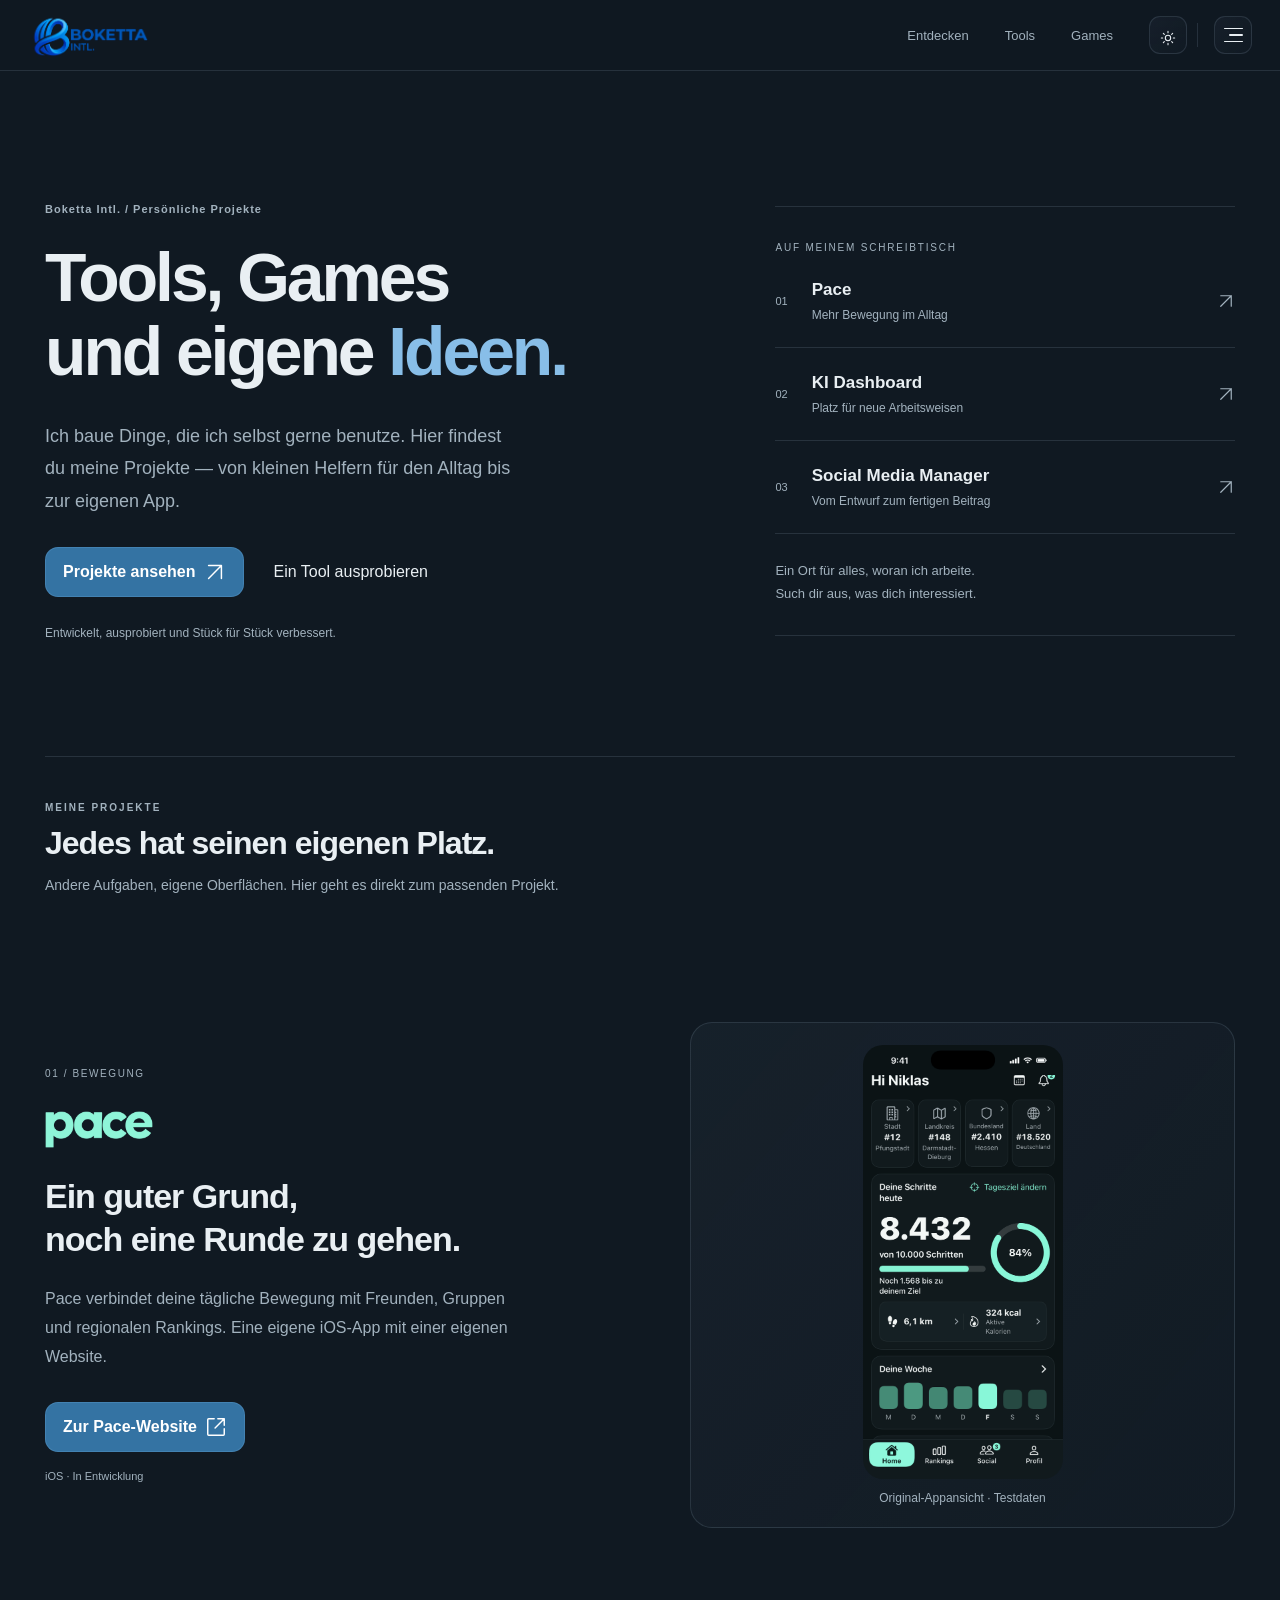
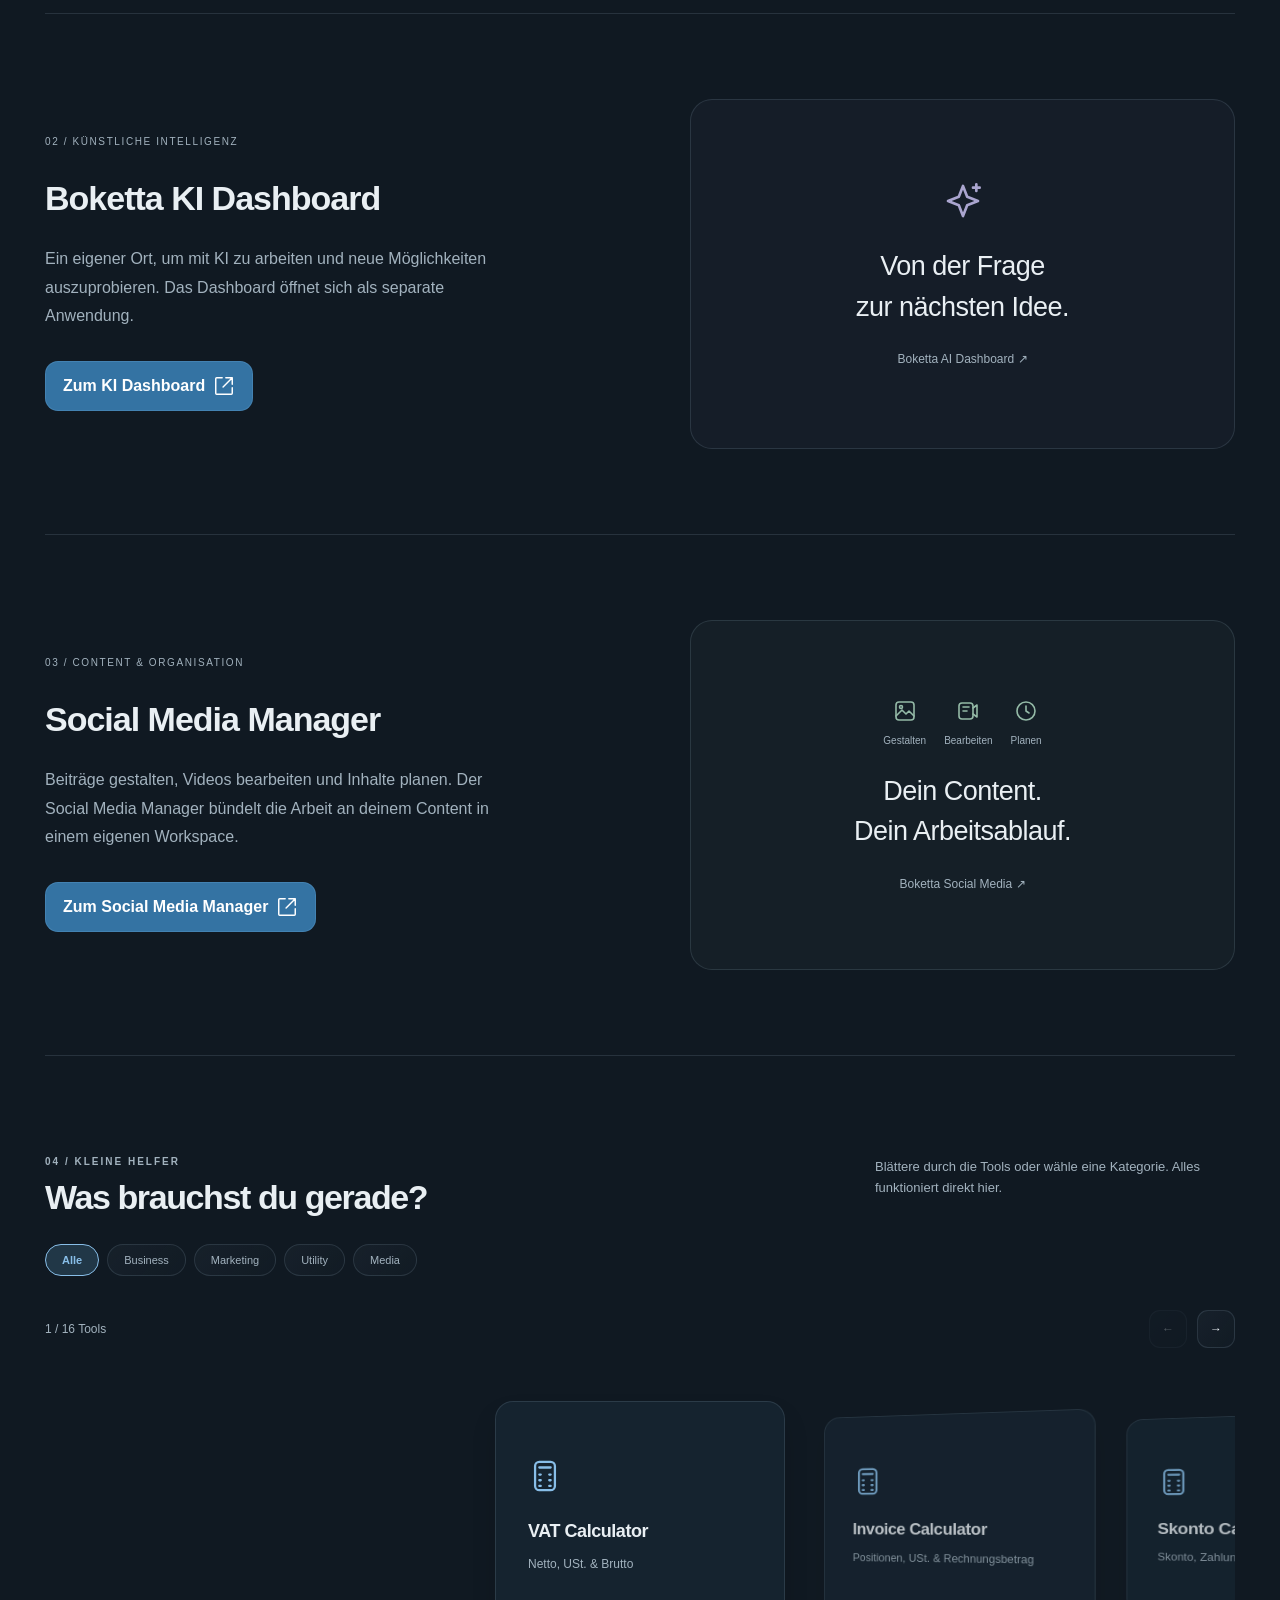
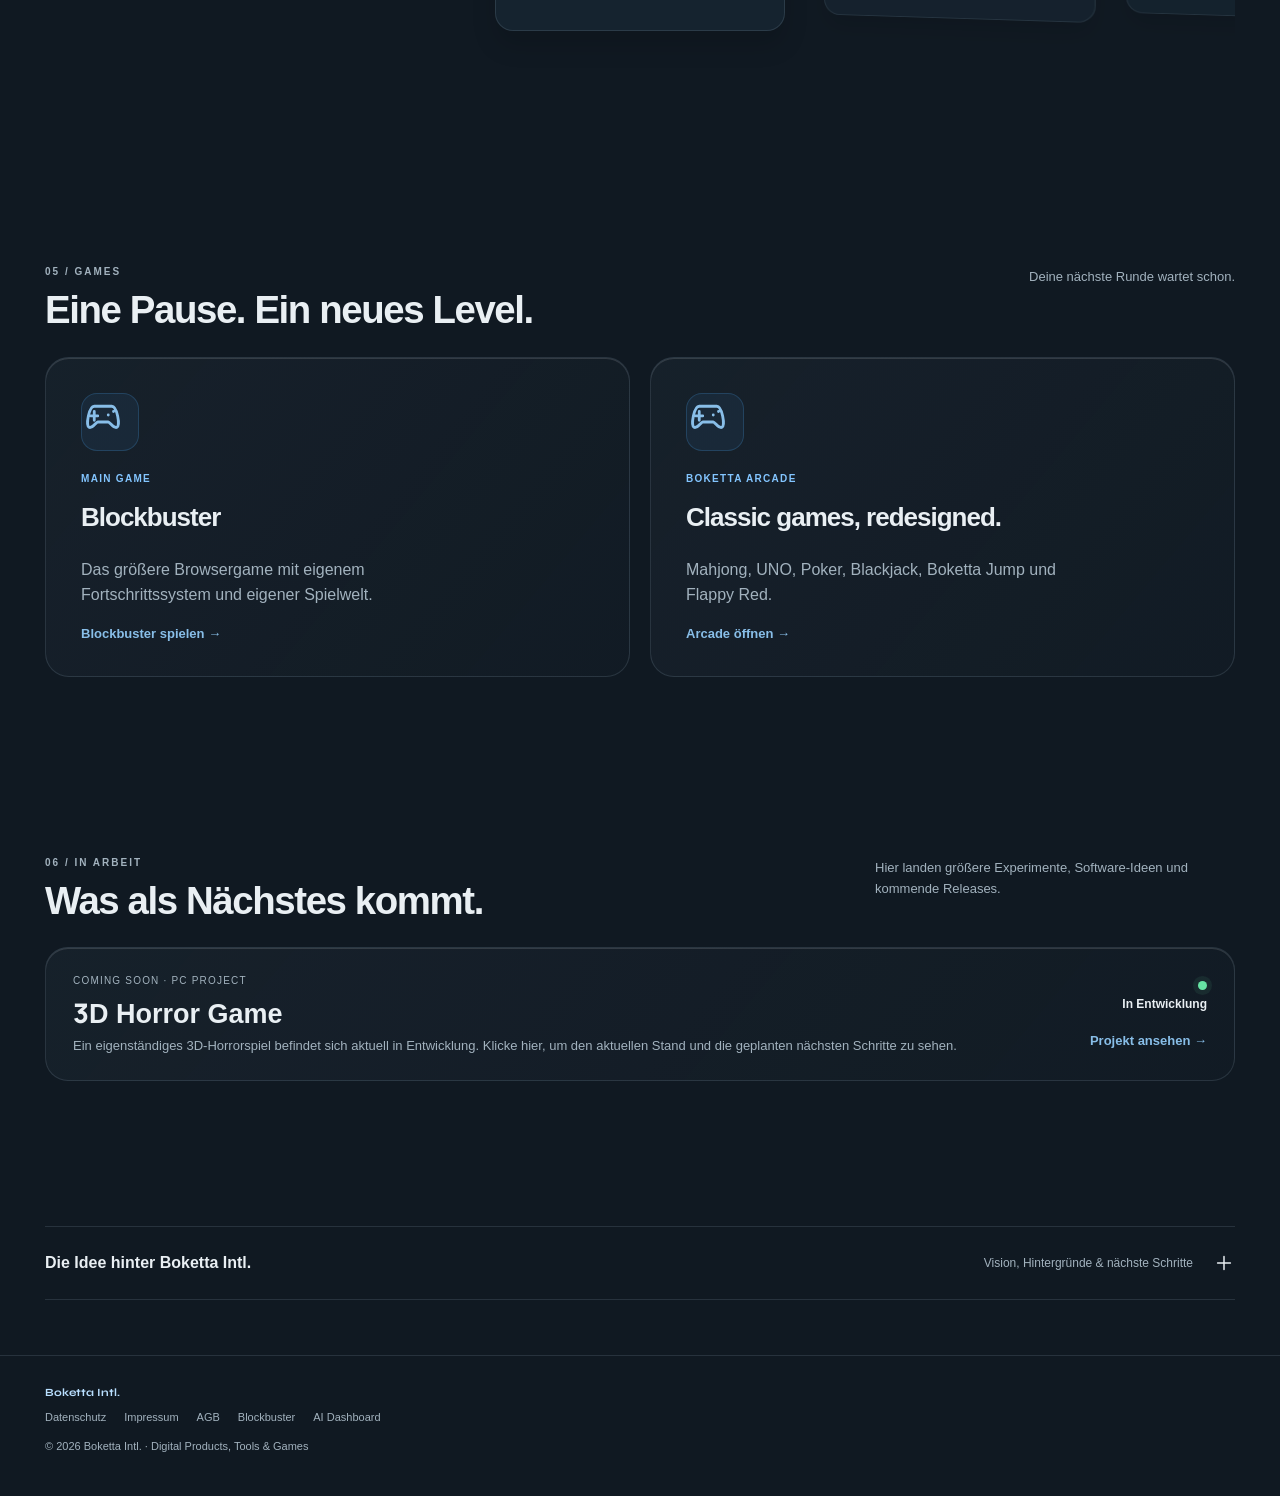
==== commit 0e98c4b1: "Use official Pace assets, refine wheel navigation and add privacy and roadmap sections" ====
--- a/index.html
+++ b/index.html
@@ -723,7 +723,7 @@
 <div class="project-notes"><span class="notes-label">AUF MEINEM SCHREIBTISCH</span><a href="#pace-project"><span>01</span><div><strong>Pace</strong><small>Mehr Bewegung im Alltag</small></div><i data-icon="arrow"></i></a><a href="#ai"><span>02</span><div><strong>KI Dashboard</strong><small>Platz für neue Arbeitsweisen</small></div><i data-icon="arrow"></i></a><a href="#social"><span>03</span><div><strong>Social Media Manager</strong><small>Vom Entwurf zum fertigen Beitrag</small></div><i data-icon="arrow"></i></a><p>Ein Ort für alles, woran ich arbeite.<br>Such dir aus, was dich interessiert.</p></div>
 </section>
 <div id="collection" class="collection-intro"><div class="kicker">MEINE PROJEKTE</div><h2>Jedes hat seinen eigenen Platz.</h2><p>Andere Aufgaben, eigene Oberflächen. Hier geht es direkt zum passenden Projekt.</p></div>
-<section id="pace-project" class="project-section pace-project"><div class="project-description"><span class="section-number">01 / BEWEGUNG</span><span class="pace-wordmark" role="img" aria-label="Pace"></span><h2>Ein guter Grund,<br>noch eine Runde zu gehen.</h2><p>Pace verbindet deine tägliche Bewegung mit Freunden, Gruppen und regionalen Rankings. Eine eigene iOS-App mit einer eigenen Website.</p><a class="btn primary pace-external" href="https://pace.netlify.app/" target="_blank" rel="noopener">Zur Pace-Website <i data-icon="external"></i></a><small class="project-state">iOS · In Entwicklung</small></div><a class="project-window pace-external" href="https://pace.netlify.app/" target="_blank" rel="noopener" aria-label="Pace-Website öffnen"><img src="assets/pace-icon.png" alt="Pace App-Icon"><div class="step-ring"><div><i data-icon="activity"></i><strong>Ein Schritt.</strong><small>UND DANN DER NÄCHSTE.</small></div></div><span>Dein Tempo. Gemeinsam weiter.</span></a></section>
+<section id="pace-project" class="project-section pace-project"><div class="project-description"><span class="section-number">01 / BEWEGUNG</span><span class="pace-wordmark" role="img" aria-label="Pace"></span><h2>Ein guter Grund,<br>noch eine Runde zu gehen.</h2><p>Pace verbindet deine tägliche Bewegung mit Freunden, Gruppen und regionalen Rankings. Eine eigene iOS-App mit einer eigenen Website.</p><a class="btn primary pace-external" href="https://paceios.netlify.app/" target="_blank" rel="noopener">Zur Pace-Website <i data-icon="external"></i></a><small class="project-state">iOS · In Entwicklung</small></div><a class="project-window pace-external official-intl-preview" href="https://paceios.netlify.app/" target="_blank" rel="noopener" aria-label="Pace-Website öffnen"><img class="intl-shot-dark" src="assets/pace-home-dark.png" alt="Originale Pace-App mit Schritten und Wochenübersicht"><img class="intl-shot-light" src="assets/pace-home-light.png" alt="Originale Pace-App im Hellmodus"><span>Original-Appansicht · Testdaten</span></a></section>
 <section id="ai" class="project-section ai-project"><div class="project-description"><span class="section-number">02 / KÜNSTLICHE INTELLIGENZ</span><h2>Boketta KI Dashboard</h2><p>Ein eigener Ort, um mit KI zu arbeiten und neue Möglichkeiten auszuprobieren. Das Dashboard öffnet sich als separate Anwendung.</p><a class="btn primary" href="https://boketta-ki-dashboard.netlify.app/" target="_blank" rel="noopener">Zum KI Dashboard <i data-icon="external"></i></a></div><a class="project-window ai-window" href="https://boketta-ki-dashboard.netlify.app/" target="_blank" rel="noopener" aria-label="KI Dashboard öffnen"><i data-icon="spark"></i><strong>Von der Frage<br>zur nächsten Idee.</strong><span>Boketta AI Dashboard ↗</span></a></section>
 <section id="social" class="project-section social-project"><div class="project-description"><span class="section-number">03 / CONTENT & ORGANISATION</span><h2>Social Media Manager</h2><p>Beiträge gestalten, Videos bearbeiten und Inhalte planen. Der Social Media Manager bündelt die Arbeit an deinem Content in einem eigenen Workspace.</p><a class="btn primary" href="https://boketta-sm.netlify.app/" target="_blank" rel="noopener">Zum Social Media Manager <i data-icon="external"></i></a></div><a class="project-window social-window" href="https://boketta-sm.netlify.app/" target="_blank" rel="noopener" aria-label="Social Media Manager öffnen"><div class="content-flow"><span><i data-icon="image"></i> Gestalten</span><span><i data-icon="video"></i> Bearbeiten</span><span><i data-icon="clock"></i> Planen</span></div><strong>Dein Content.<br>Dein Arbeitsablauf.</strong><span>Boketta Social Media ↗</span></a></section>
     <section id="tools">
@@ -897,7 +897,7 @@
 <div class="site-menu" id="siteMenu" aria-hidden="true" role="dialog" aria-modal="true" aria-label="Navigation">
   <div class="site-menu-panel">
     <div class="site-menu-head"><div><div class="modal-kicker">Boketta Intl.</div><div class="menu-title">Menu</div></div><button class="close" id="menuClose" aria-label="Menü schließen">×</button></div>
-    <div class="menu-links"><div class="menu-label">BOKETTA HUB</div><details class="hub-dropdown"><summary>Boketta Hub <span aria-hidden="true">⌄</span></summary><div><a href="https://boketta-intl.netlify.app/">Boketta Intl. Homepage</a><a href="https://pace.netlify.app/">Pace</a><a href="https://boketta-ki-dashboard.netlify.app/" target="_blank" rel="noopener">KI Dashboard</a><a href="https://boketta-sm.netlify.app/" target="_blank" rel="noopener">Social Media Manager</a><a href="https://boketta-games.netlify.app/" target="_blank" rel="noopener">Blockbuster Game</a></div></details><div class="menu-separator"></div><div class="menu-label">ENTDECKEN</div><a class="menu-destination" href="#collection"><i data-icon="layers"></i> Alle Projekte <i data-icon="arrow"></i></a><a class="menu-destination" href="https://boketta-sm.netlify.app/" target="_blank" rel="noopener"><i data-icon="video"></i> Social Media Management <i data-icon="external"></i></a><a class="menu-destination pace-external" href="https://pace.netlify.app/" target="_blank" rel="noopener"><i data-icon="activity"></i> Pace <i data-icon="arrow"></i></a><a class="menu-destination" href="#games"><i data-icon="game"></i> Games & Arcade <i data-icon="arrow"></i></a><div class="menu-label">MEHR VON BOKETTA</div>
+    <div class="menu-links"><div class="menu-label">BOKETTA HUB</div><details class="hub-dropdown"><summary>Boketta Hub <span aria-hidden="true">⌄</span></summary><div><a href="https://boketta-intl.netlify.app/">Boketta Intl. Homepage</a><a href="https://paceios.netlify.app/">Pace</a><a href="https://boketta-ki-dashboard.netlify.app/" target="_blank" rel="noopener">KI Dashboard</a><a href="https://boketta-sm.netlify.app/" target="_blank" rel="noopener">Social Media Manager</a><a href="https://boketta-games.netlify.app/" target="_blank" rel="noopener">Blockbuster Game</a></div></details><div class="menu-separator"></div><div class="menu-label">ENTDECKEN</div><a class="menu-destination" href="#collection"><i data-icon="layers"></i> Alle Projekte <i data-icon="arrow"></i></a><a class="menu-destination" href="https://boketta-sm.netlify.app/" target="_blank" rel="noopener"><i data-icon="video"></i> Social Media Management <i data-icon="external"></i></a><a class="menu-destination pace-external" href="https://paceios.netlify.app/" target="_blank" rel="noopener"><i data-icon="activity"></i> Pace <i data-icon="arrow"></i></a><a class="menu-destination" href="#games"><i data-icon="game"></i> Games & Arcade <i data-icon="arrow"></i></a><div class="menu-label">MEHR VON BOKETTA</div>
       <button type="button" data-menu-view="about-personal"><span>Über mich</span><small>Persönliche Vorstellung</small></button>
       <button type="button" data-menu-view="profile"><span>Profil</span><small>Creator · Builder · Marketing</small></button>
       <div class="menu-tools">
--- a/intl.css
+++ b/intl.css
@@ -1,3 +1,4 @@
 /* A quieter, personal project directory. */
 :root{--bg:#101922;--bg2:#16222d;--surface:#1a2a37;--surface2:#213747;--text:#e9eff3;--muted:#a2b2be;--line:#a8c1d626;--blue:#88bee8;--blue2:#286399;--solid:#15232f;--glass:linear-gradient(130deg,#718ba212,#718ba205)}:root[data-theme=light]{--bg:#f5f4f0;--bg2:#fff;--surface:#fff;--surface2:#e8edf1;--text:#253a48;--muted:#586b77;--line:#4b677326;--blue:#2c6590;--solid:#fafaf7;--glass:linear-gradient(130deg,#fff9,#fff5)}body{background:var(--bg)}.wrap{width:min(1190px,calc(100% - 80px))}header{background:color-mix(in srgb,var(--bg) 88%,transparent);box-shadow:none;border-radius:18px}.personal-hero{min-height:680px;padding:110px 0 100px;grid-template-columns:1.35fr 1fr;gap:110px}.personal-hero h1{font-size:clamp(48px,5.3vw,74px);line-height:1.1;font-weight:650;letter-spacing:-.045em}.personal-hero h1 span{display:inline}.personal-hero .hero-copy{max-width:480px;font-size:18px;margin-top:30px;line-height:1.8}.personal-hero .eyebrow{border:0;padding:0;background:none;color:var(--muted);font-size:11px;letter-spacing:1px;text-transform:none}.personal-hero .hero-note{display:block;line-height:1.6;font-size:12px}.btn.primary{background:#3473a3;color:#fff;border:1px solid #78b6e43a;box-shadow:none}.project-notes{padding:30px 0;border-block:1px solid var(--line)}.notes-label{font-size:10px;letter-spacing:1.8px;color:var(--muted)}.project-notes>a{display:flex;align-items:center;gap:24px;padding:25px 0;border-bottom:1px solid var(--line)}.project-notes>a>span{font-size:11px;color:var(--muted)}.project-notes strong{font-size:17px;font-weight:550;display:block}.project-notes small{display:block;margin-top:8px;color:var(--muted);font-size:12px}.project-notes .icon{margin-left:auto;width:18px;color:var(--muted)}.project-notes p{font-size:13px;line-height:1.8;color:var(--muted);margin:25px 0 0}.collection-intro{padding:45px 0 25px;border-top:1px solid var(--line);scroll-margin-top:120px}.collection-intro h2{font-size:32px;letter-spacing:-1px;font-weight:550;margin:15px 0}.collection-intro p{font-size:14px;color:var(--muted);line-height:1.7}.project-section{display:grid;grid-template-columns:1fr 1fr;gap:100px;align-items:center;padding:85px 0;border-bottom:1px solid var(--line)}.section-number{font-size:10px;letter-spacing:1.6px;color:var(--muted);display:block;margin-bottom:30px}.project-description h2{font-size:34px;line-height:1.25;letter-spacing:-1px;font-weight:550;margin:25px 0}.project-description p{font-size:16px;line-height:1.8;color:var(--muted);margin:0 0 30px;max-width:470px}.project-state{display:block;color:var(--muted);font-size:11px;margin-top:18px}.project-window{min-height:350px;display:flex;flex-direction:column;justify-content:center;align-items:center;gap:25px;padding:35px;border-radius:22px;border:1px solid var(--line);background:var(--glass)}.project-window>img{width:48px;height:48px;border-radius:14px}.project-window>.step-ring{width:180px;height:180px;background:conic-gradient(#88f7d8 0 72%,#343c3e 72%)}.project-window .step-ring strong{font-size:23px}.project-window>span{font-size:12px;color:var(--muted)}.ai-window{background:#77769b0d}.ai-window>.icon{width:40px;height:40px;color:#aaa5cf}.project-window>strong{font-size:27px;font-weight:500;line-height:1.5;letter-spacing:-.5px;text-align:center}.social-window{background:#799b860d}.content-flow{display:flex;gap:18px}.content-flow>span{display:flex;flex-direction:column;align-items:center;gap:12px;font-size:10px;color:var(--muted)}.content-flow .icon{width:24px;height:24px;color:#94baa7}#tools{padding:100px 0}#tools .section-head h2{font-size:34px;font-weight:550}.carousel-shell{position:relative}.carousel-controls{display:flex;justify-content:space-between;align-items:center;padding:18px 0;color:var(--muted);font-size:12px}.carousel-controls>div{display:flex;gap:10px}.carousel-controls .icon-btn:disabled{opacity:.3;cursor:default}.tool-grid{display:flex!important;gap:24px;overflow-x:auto;overflow-y:hidden;padding:35px max(20px,calc(50% - 145px)) 45px;scroll-snap-type:x mandatory;scrollbar-width:thin;scrollbar-color:var(--blue) transparent;perspective:1000px;overscroll-behavior-x:contain;min-width:0;scroll-behavior:smooth}.tool-grid .tool{flex:0 0 290px;min-height:230px;padding:32px;scroll-snap-align:center;transform:rotateY(var(--tilt,0deg)) scale(var(--scale,1))!important;opacity:var(--fade,1)!important;transition:transform .18s,opacity .18s;background:var(--solid);border:1px solid var(--line);box-shadow:0 15px 24px #0002;display:flex;flex-direction:column;justify-content:center;white-space:normal}.tool-grid .tool>.icon{width:34px;height:34px;margin-bottom:28px}.tool-grid .tool-name{font-size:18px;font-weight:550;margin-bottom:8px}.tool-grid .tool small{font-size:12px}.tool-grid .tool[style*="display: none"]{display:none!important}.tool-bar{margin-top:30px}.section-head{align-items:start}#games,#projects{padding:90px 0}.game{padding:35px}.game h3{font-size:26px;font-weight:550}.game p{max-width:390px}.about-archive{padding:55px 0}.pace-project .pace-wordmark{background:#8ef5d8}:root[data-theme=light] .pace-project .pace-wordmark{background:#072d20}@media(max-width:1000px){.personal-hero{gap:55px}.project-section{gap:55px}.wrap{width:calc(100% - 56px)}}@media(max-width:760px){.wrap{width:calc(100% - 40px)}.personal-hero{grid-template-columns:1fr;gap:55px;min-height:0;padding:70px 0}.personal-hero h1{font-size:clamp(43px,9vw,60px)}.personal-hero .hero-copy{font-size:16px;line-height:1.8}.project-notes{padding:25px 0}.project-notes>a{padding:20px 0}.project-section{grid-template-columns:1fr;gap:35px;padding:65px 0}.project-description h2{font-size:30px}.project-window{min-height:320px}.collection-intro h2{font-size:28px}#tools,#games,#projects{padding:65px 0}.tool-grid{padding-inline:calc(50% - 125px);gap:16px}.tool-grid .tool{flex-basis:250px;min-height:225px}.carousel-controls{padding-top:10px}.section-head{display:block}.tool-bar{gap:6px}.filter-btn{padding:8px 11px;font-size:12px}}
 .tool-grid .tool-name{font-family:inherit}.menu-destination>.icon:first-child{margin-left:0}
+.project-window.official-intl-preview{padding:22px;gap:12px}.project-window.official-intl-preview>img{width:200px;height:auto;max-width:100%;border-radius:20px}.official-intl-preview .intl-shot-light{display:none}:root[data-theme=light] .official-intl-preview .intl-shot-dark{display:none}:root[data-theme=light] .official-intl-preview .intl-shot-light{display:block}
--- a/navigation.css
+++ b/navigation.css
@@ -1,2 +1,4 @@
 /* Shared HUD dropdown: positioned below the top bar, like the supplied reference. */
 header{z-index:1300!important}.nav{max-width:none!important;width:100%!important;padding:0 26px!important}.brand-logo{margin-right:auto}.brand-logo .logo-ready{width:156px;height:56px;object-fit:contain;object-position:left center}.site-menu{position:fixed!important;inset:106px 24px auto auto!important;width:min(430px,calc(100% - 48px))!important;height:auto!important;padding:0!important;background:none!important;backdrop-filter:none!important;z-index:1250!important;display:none;pointer-events:none}.site-menu.open{display:block!important}.site-menu-panel{width:100%!important;height:auto!important;max-height:calc(100dvh - 125px)!important;border-radius:22px!important;padding:0!important;pointer-events:auto;overflow:auto!important;background:var(--solid)!important;border:1px solid var(--line);box-shadow:0 20px 55px #0004;scrollbar-width:thin;scrollbar-color:#477ca0 transparent}.site-menu-head{padding:24px 28px 20px!important;display:flex!important;border-bottom:1px solid var(--line)}.site-menu-head strong{display:block;font-size:23px;margin:12px 0 7px;letter-spacing:-.6px}.site-menu-head small{color:var(--muted);font-size:13px}.site-menu-head .menu-label{padding:0!important;color:var(--blue)}.site-menu-head .close{display:none!important}.menu-links{padding:12px 18px 22px!important;max-height:none!important;overflow:visible!important}.menu-label{font-size:10px!important;font-weight:500!important;letter-spacing:1.6px;padding:16px!important;color:var(--muted)}.menu-destination,.menu-links>button{display:flex!important;align-items:center!important;justify-content:flex-start!important;gap:12px!important;padding:15px 16px!important;border:0!important;border-radius:9px;font-size:15px!important;font-weight:400!important;color:var(--muted)!important;text-align:left}.menu-destination:hover,.menu-links>button:hover,.hub-dropdown a:hover{background:var(--surface2);color:var(--text)!important}.menu-separator{height:1px;background:var(--line);margin:15px 0}.hub-dropdown{border:0}.hub-dropdown summary{display:flex;align-items:center;justify-content:space-between;cursor:pointer;padding:16px;color:var(--muted);font-size:15px;list-style:none}.hub-dropdown summary::-webkit-details-marker{display:none}.hub-dropdown summary span{font-size:17px;font-weight:400;transition:transform .2s}.hub-dropdown[open] summary span{transform:rotate(180deg)}.hub-dropdown>div{padding:7px 0 9px 14px}.hub-dropdown a{display:block;padding:14px 16px;font-size:14px;color:var(--muted);border-radius:9px}.nav-menu-btn[aria-expanded=true] span:nth-child(1){transform:translateY(6.5px) rotate(45deg)}.nav-menu-btn[aria-expanded=true] span:nth-child(2){opacity:0}.nav-menu-btn[aria-expanded=true] span:nth-child(3){transform:translateY(-6.5px) rotate(-45deg)}.nav-menu-btn{flex:none}.pace-nav{gap:24px}.pace-nav>.pace-wordmark{margin:0!important;width:92px!important;height:32px!important;flex:none}.pace-nav>nav{margin-left:auto}.pace-page .site-menu-panel{background:var(--pace-surface)!important}.pace-page .pace-maker img{width:125px;height:43px;object-fit:contain}.pace-page .menu-links>.menu-theme{font:inherit;background:transparent;width:100%;cursor:pointer}.pace-nav .hud-actions{margin-left:0}.menu-links .menu-tools{border:0}.site-menu-panel .menu-links small{font-weight:400}@media(max-width:760px){.nav{padding:0 16px!important}.brand-logo .logo-ready{width:135px;height:48px}.site-menu{inset:87px 12px auto auto!important;width:min(430px,calc(100% - 24px))!important}.site-menu-panel{max-height:calc(100dvh - 105px)!important}.site-menu-head{padding:20px 24px!important}.pace-nav{gap:12px;padding:0 17px}.pace-nav>.pace-wordmark{width:80px!important;height:28px!important}.pace-nav .hud-actions{margin-left:auto}.menu-links{padding:10px 12px 20px!important}}
+/* Compact HUD proportions, aligned with the supplied dashboard reference. */
+header{top:0!important;margin:0!important;width:100%!important;border-radius:0!important;border-top:0!important;border-inline:0!important}.nav,.pace-nav{height:70px!important;min-height:70px!important;padding-inline:28px!important}.brand-logo .logo-ready{width:142px!important;height:46px!important}.pace-nav>.pace-wordmark{width:76px!important;height:28px!important}.nav nav a,.pace-nav>nav a{font-size:13px}.hud-actions{gap:10px}.icon-btn,.nav-menu-btn{width:38px;height:38px;border-radius:11px}.site-menu{inset:76px 20px auto auto!important;width:min(370px,calc(100% - 40px))!important}.site-menu-panel{max-height:calc(100dvh - 94px)!important}.site-menu-head{padding:19px 23px!important}.site-menu-head strong{font-size:20px}.menu-links{padding:8px 12px 16px!important}.menu-destination,.menu-links>button,.hub-dropdown summary{font-size:14px!important;padding:12px 14px!important}.hub-dropdown a{font-size:13px;padding:12px 14px}.menu-label{font-size:9px!important;padding:13px 14px!important}@media(max-width:760px){.nav,.pace-nav{height:60px!important;min-height:60px!important;padding-inline:18px!important}.brand-logo .logo-ready{width:125px!important;height:42px!important}.pace-nav>.pace-wordmark{width:68px!important;height:24px!important}.site-menu{inset:66px 10px auto auto!important;width:min(370px,calc(100% - 20px))!important}.site-menu-panel{max-height:calc(100dvh - 80px)!important}}
